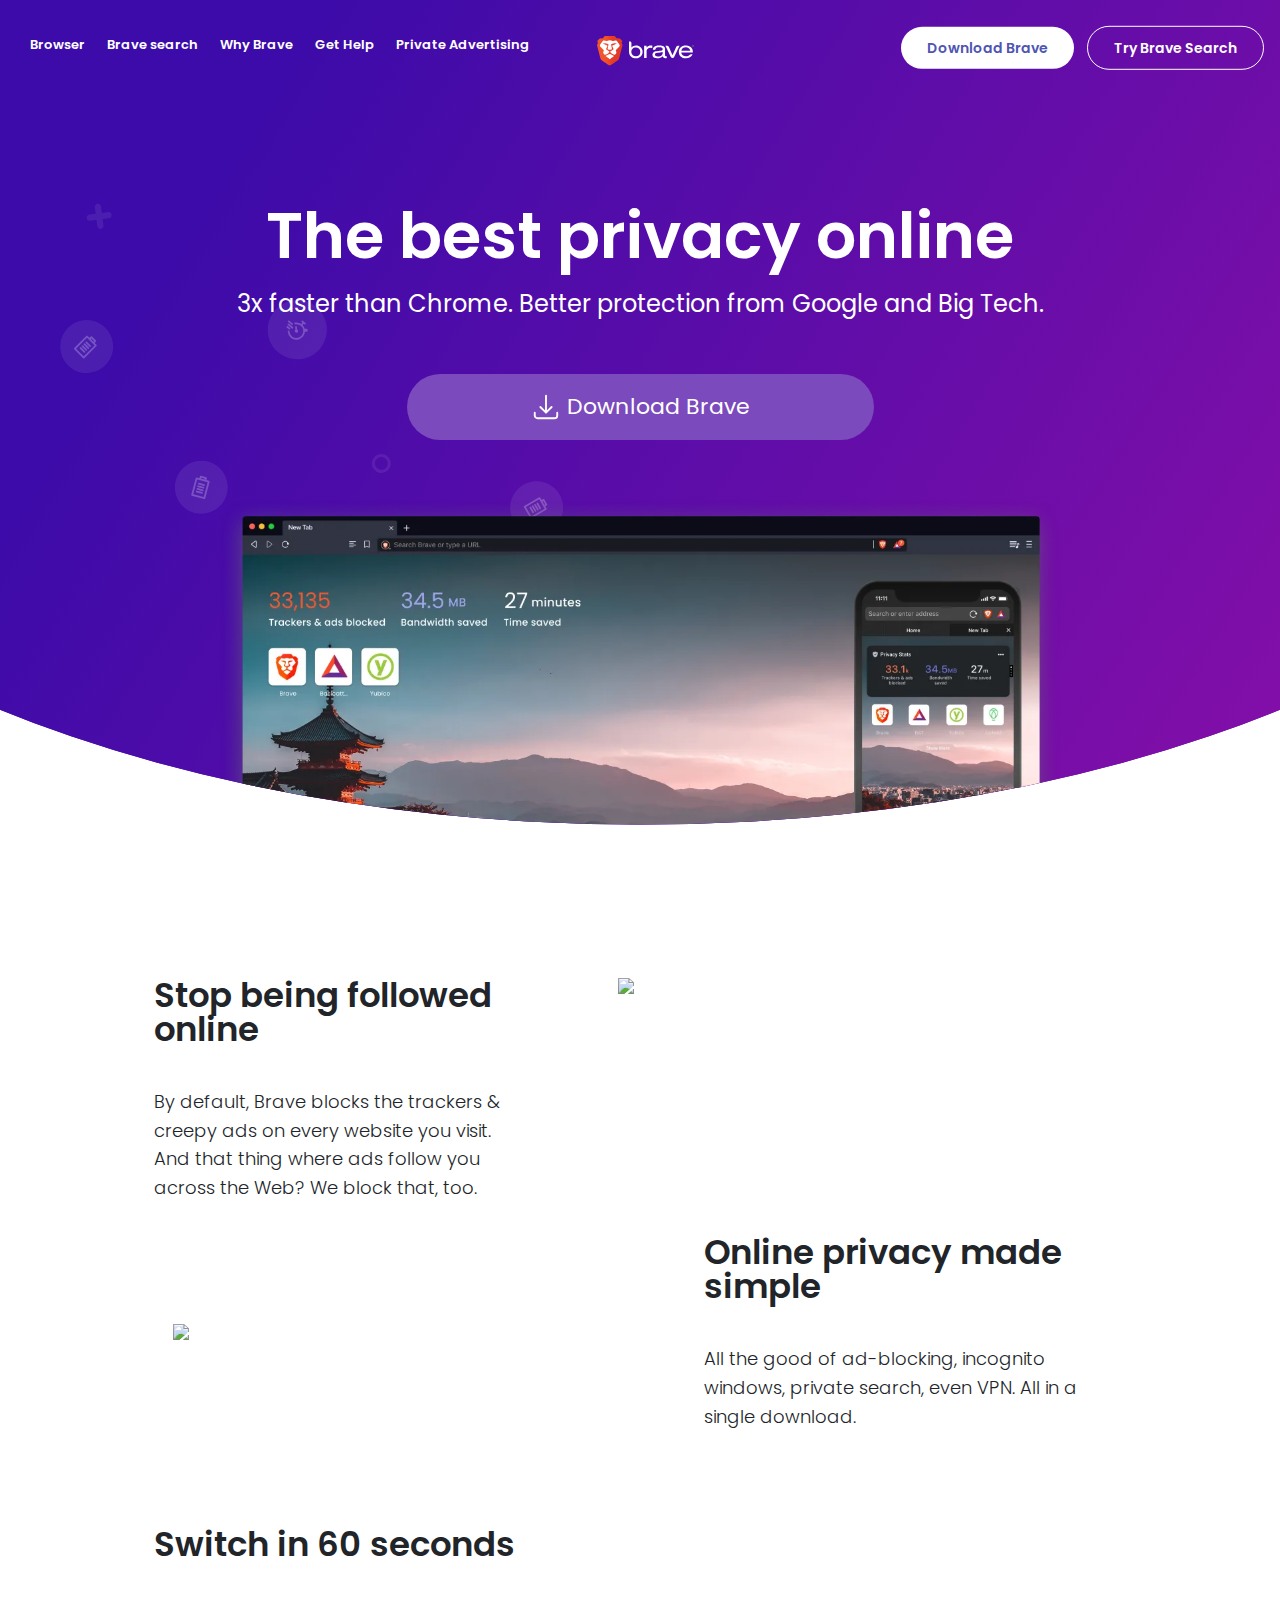
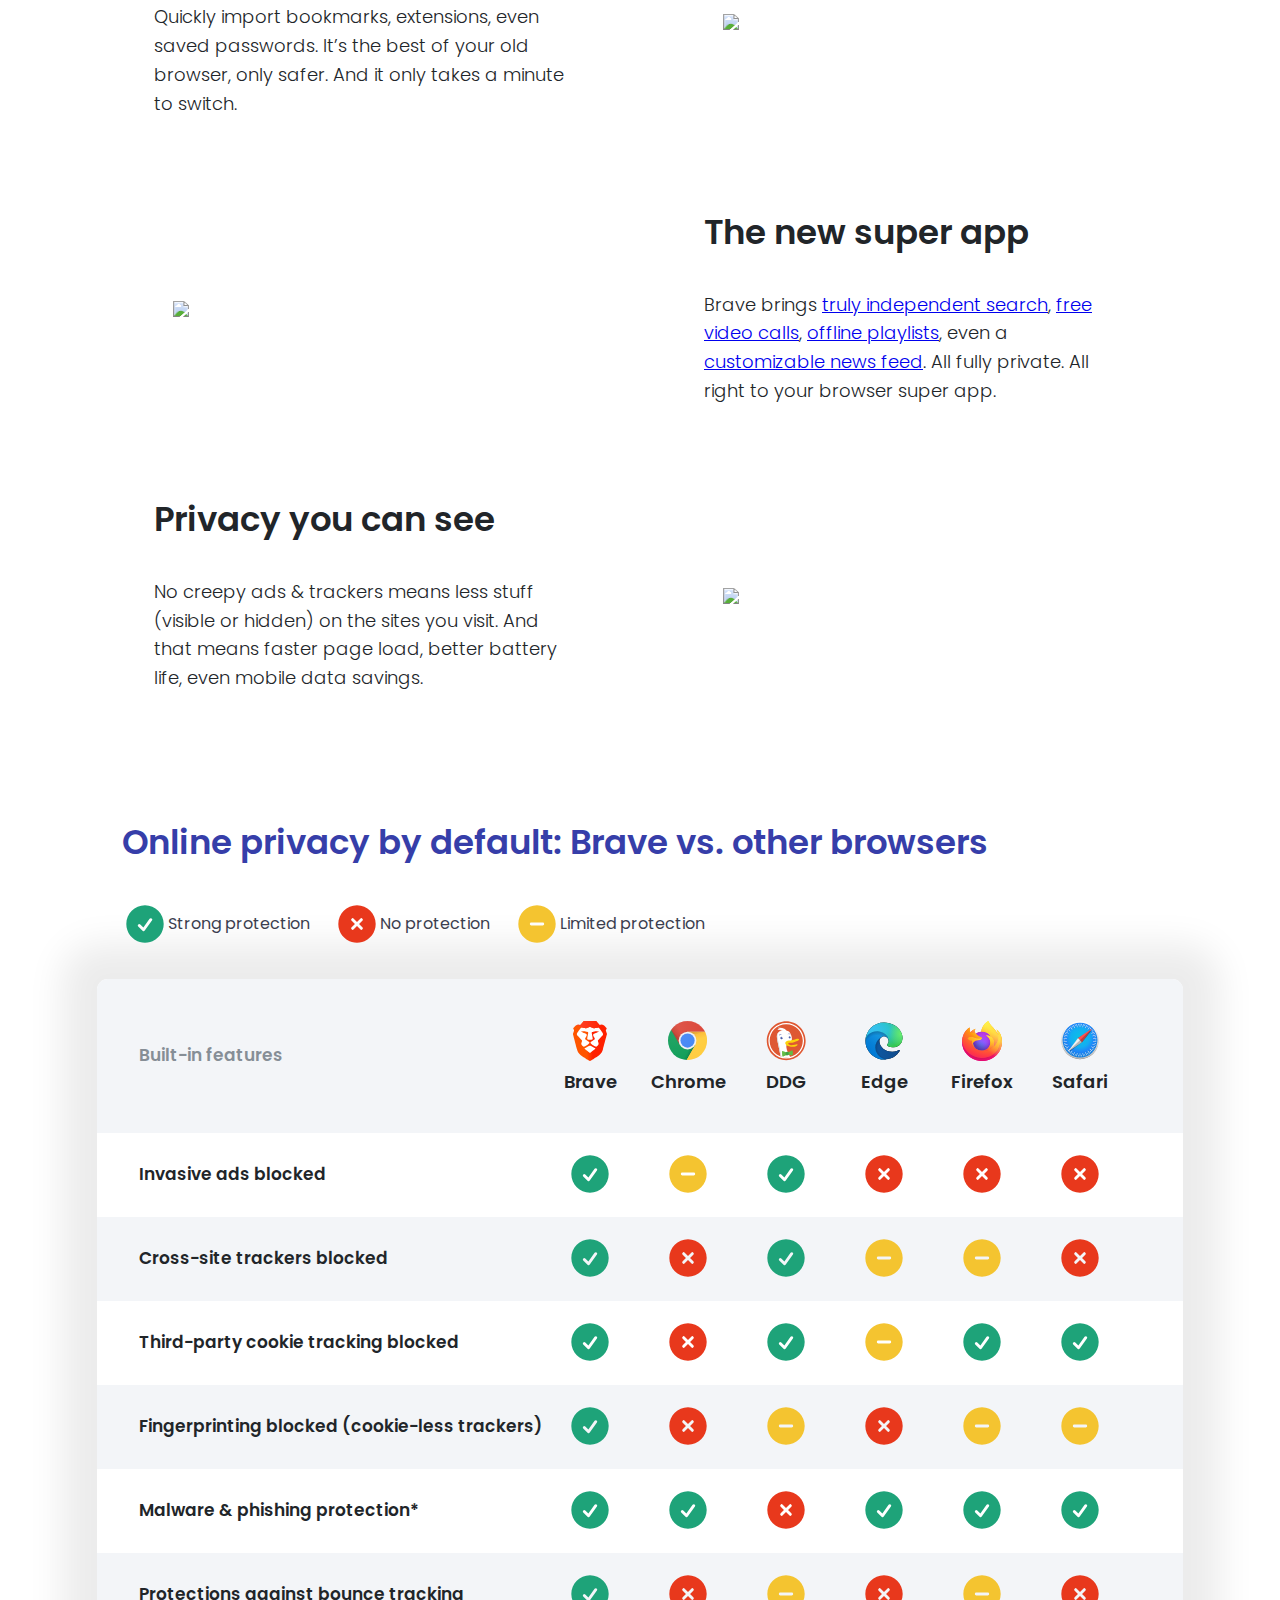
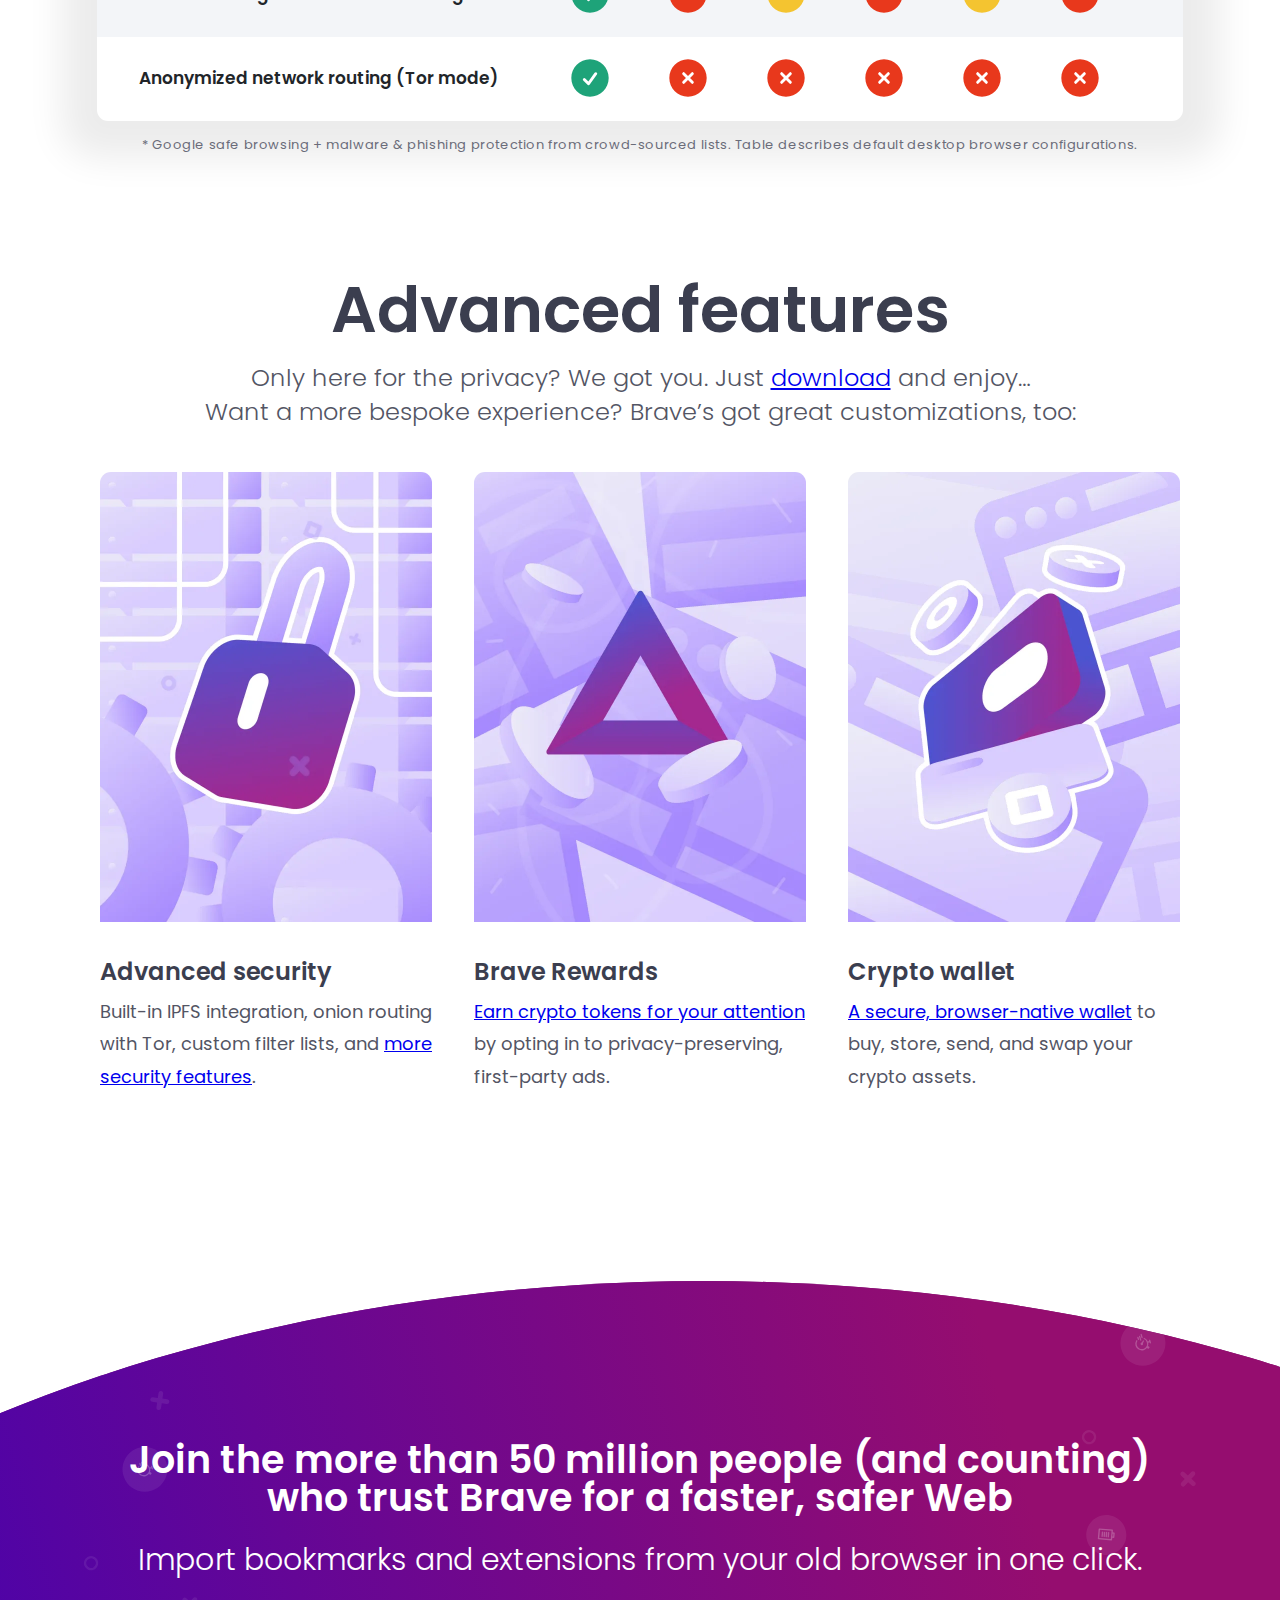
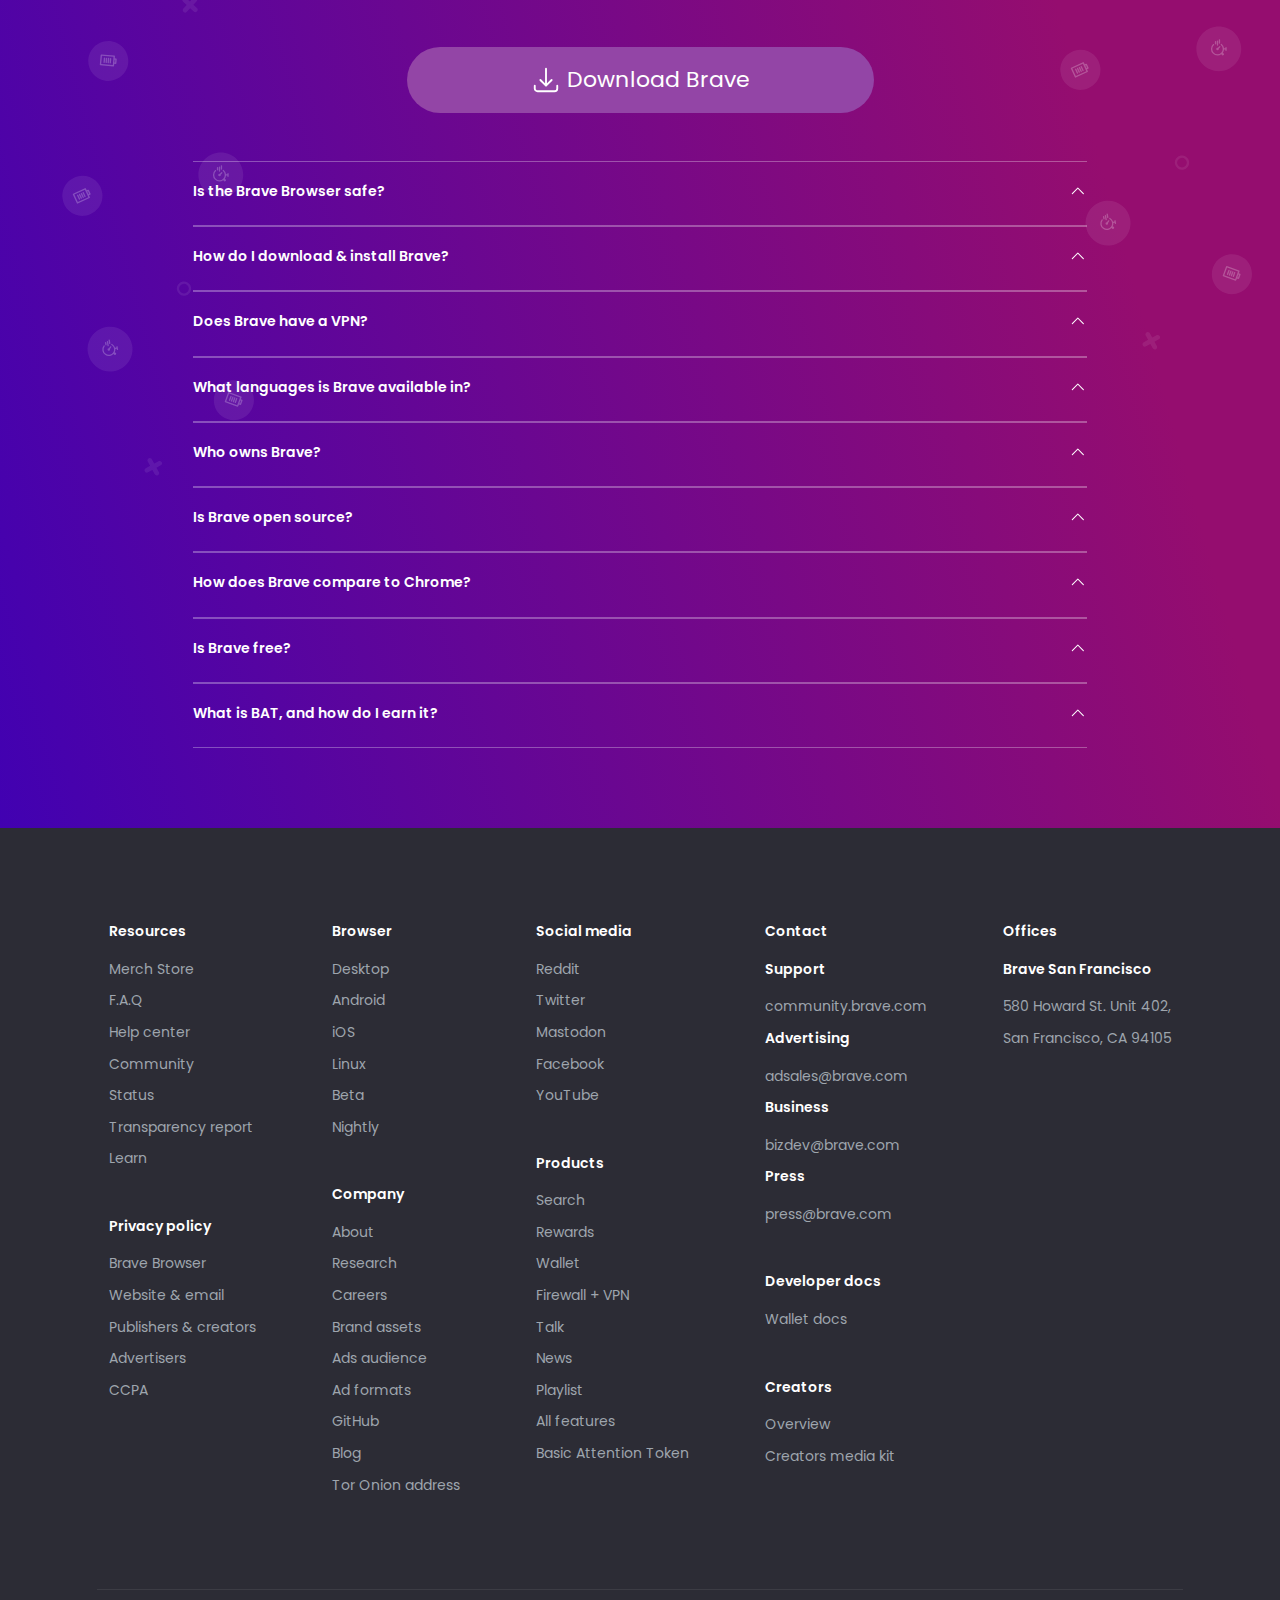
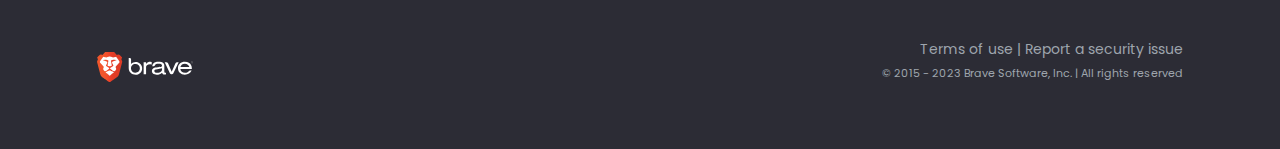
==== Brave/index.html @ d059035a "Initial commit" ====
<!DOCTYPE html>
<html lang="en">

<head>
    <meta charset="UTF-8">
    <meta http-equiv="X-UA-Compatible" content="IE=edge">
    <meta name="viewport" content="width=device-width, initial-scale=1.0">

    <link rel="stylesheet" href="css/general.css">
    <link rel="stylesheet" href="css/style.css">

    <link rel="preconnect" href="https://fonts.googleapis.com">
    <link rel="preconnect" href="https://fonts.gstatic.com" crossorigin>
    <link href="https://fonts.googleapis.com/css2?family=Poppins:wght@200;300;500;600;700&display=swap"
        rel="stylesheet">

    <title>Brave Browser</title>
</head>

<body>

    <header class="header">
        <div class="header-elements">
            <div class="header-el-1">
                <nav class="main-nav">
                    <ul class="main-nav-list">
                        <li><a class="main-nav-link" href="#" alt="">Browser</a></li>
                        <li><a class="main-nav-link" href="#" alt="">Brave search</a></li>
                        <li><a class="main-nav-link" href="#" alt="">Why Brave</a></li>
                        <li><a class="main-nav-link" href="#" alt="">Get Help</a></li>
                        <li><a class="main-nav-link" href="#" alt="">Private Advertising</a></li>
                    </ul>
                </nav>
            </div>

            <div class="header-el-2">
                <a href="#" class="btn btn--full margin-right-sm">Download Brave</a>
                <a href="#" class="btn btn--outline">Try Brave Search</a>
            </div>
        </div>

        <div class="header-logo">
            <a href="#"><img src="img/brave-logo.svg" alt="" class="logo" /></a>
        </div>



    </header>

    <main>
        <section class="section-hero">
            <div class="hero">
                <div class="hero-embellishments">
                    <img src="img/browser-embellishments.svg" alt="embellishments" class="embellishments" />
                </div>
                <div class="hero-text">
                    <h1 class="heading-primary">The best privacy online</h1>
                    <p class="heading-secondary margin-bot-sm">3x faster than Chrome. Better protection from Google and
                        Big Tech.</p>
                    <a href="#" class="btn btn-download margin-top-md">
                        <div class="btn-download-container">
                            <svg xmlns="http://www.w3.org/2000/svg" fill="none" viewBox="0 0 24 24" stroke-width="1.5"
                                stroke="currentColor" class="w-6 h-6 icon-download">
                                <path stroke-linecap="round" stroke-linejoin="round"
                                    d="M3 16.5v2.25A2.25 2.25 0 005.25 21h13.5A2.25 2.25 0 0021 18.75V16.5M16.5 12L12 16.5m0 0L7.5 12m4.5 4.5V3" />
                            </svg>
                            <p>Download Brave</p>

                        </div>

                    </a>

                </div>
                <img src="img/hero-desktop.webp" alt="browser application preview" class="preview-desktop" />
            </div>
        </section>


        <section class="section-description">
            <div class="container-110 grid grid--2-cols grid-center">
                <div class="description-text-box">
                    <p class="description-title">Stop being followed online</p>
                    <p class="description-text">
                        By default, Brave blocks the trackers & creepy ads on every
                        website you visit. And that thing where ads follow you across
                        the Web? We block that, too.
                    </p>
                </div>
                <div class="description-video-box">
                    <img src="/img/video_screenshot.png" class="description-img" />
                </div>


            </div>



            <div class="container-110 grid grid--2-cols grid-center">
                <div class="description-img-box">
                    <img src="/img/home-illustration-01.webp" class="description-img" />
                </div>
                <div class="description-text-box">
                    <p class="description-title">Online privacy made simple</p>
                    <p class="description-text">
                        All the good of ad-blocking, incognito windows, private search,
                        even VPN. All in a single download.
                    </p>
                </div>


                <div class="description-text-box">
                    <p class="description-title">Switch in 60 seconds</p>
                    <p class="description-text">
                        Quickly import bookmarks, extensions, even saved passwords.
                        It’s the best of your old browser, only safer. And it only
                        takes a minute to switch.
                    </p>
                </div>
                <div class="description-img-box">
                    <img src="/img/home-illustration-02.webp" class="description-img" />
                </div>

                <div class="description-img-box">
                    <img src="/img/home-illustration-03.webp" class="description-img" />
                </div>
                <div class="description-text-box">
                    <p class="description-title">The new super app</p>
                    <p class="description-text">
                        Brave brings <a href="#">truly independent search</a>, <a href="#">free video calls</a>,
                        <a href="#">offline playlists</a>, even a <a href="#">customizable news feed</a>. All fully
                        private. All right to your browser super app.
                    </p>
                </div>


                <div class="description-text-box">
                    <p class="description-title">Privacy you can see</p>
                    <p class="description-text">
                        No creepy ads & trackers means less stuff (visible or hidden)
                        on the sites you visit. And that means faster page load, better
                        battery life, even mobile data savings.
                    </p>
                </div>
                <div class="description-img-box">
                    <img src="/img/home-illustration-04.webp" class="description-img" />
                </div>
            </div>
        </section>


        <section class="section-versus">
            <div class="container-110 margin-top-lg">
                <p class="description-title versus-title">Online privacy by default: Brave vs. other browsers</p>
                <div class="versus-description">
                    <div class="versus-description-el">
                        <svg xmlns="http://www.w3.org/2000/svg" viewBox="0 0 24 24" fill="#1ea379"
                            class="w-6 h-6 icon-versus">
                            <path fill-rule="evenodd"
                                d="M2.25 12c0-5.385 4.365-9.75 9.75-9.75s9.75 4.365 9.75 9.75-4.365 9.75-9.75 9.75S2.25 17.385 2.25 12zm13.36-1.814a.75.75 0 10-1.22-.872l-3.236 4.53L9.53 12.22a.75.75 0 00-1.06 1.06l2.25 2.25a.75.75 0 001.14-.094l3.75-5.25z"
                                clip-rule="evenodd" />
                        </svg>
                        <p class="versus-description-text">Strong protection</p>
                    </div>

                    <div class="versus-description-el">
                        <svg xmlns="http://www.w3.org/2000/svg" viewBox="0 0 24 24" fill="#e8381c" class="w-6 h-6 icon-versus">
                            <path fill-rule="evenodd" d="M12 2.25c-5.385 0-9.75 4.365-9.75 9.75s4.365 9.75 9.75 9.75 9.75-4.365 9.75-9.75S17.385 2.25 12 2.25zm-1.72 6.97a.75.75 0 10-1.06 1.06L10.94 12l-1.72 1.72a.75.75 0 101.06 1.06L12 13.06l1.72 1.72a.75.75 0 101.06-1.06L13.06 12l1.72-1.72a.75.75 0 10-1.06-1.06L12 10.94l-1.72-1.72z" clip-rule="evenodd" />
                        </svg>
                        <p class="versus-description-text">No protection</p>
                    </div>

                    <div class="versus-description-el">
                        <svg xmlns="http://www.w3.org/2000/svg" viewBox="0 0 24 24" fill="#f4c430" class="w-6 h-6 icon-versus">
                            <path fill-rule="evenodd" d="M12 2.25c-5.385 0-9.75 4.365-9.75 9.75s4.365 9.75 9.75 9.75 9.75-4.365 9.75-9.75S17.385 2.25 12 2.25zm3 10.5a.75.75 0 000-1.5H9a.75.75 0 000 1.5h6z" clip-rule="evenodd" />
                        </svg>
                        <p class="versus-description-text">Limited protection</p>
                    </div>
                </div>
            </div>


            <div class="container-115">
                <div class="table">

                    <div class="table-header table-gray">
                        <div class="table-element">
                            <p class="table-header-text">Built-in features</p>
                            <div class="table-container-icons">
                                <div class="table-icon">
                                    <div class="text-center">
                                        <img src="img/brave-logo-sans-text.svg" class="icon-table"/>
                                        <p class="icon-table-title">Brave</p>
                                    </div>
                                </div>

                                <div class="table-icon">
                                    <div class="text-center">
                                        <img src="img/chrome-logo.svg" class="icon-table"/>
                                        <p class="icon-table-title">Chrome</p>
                                    </div>
                                </div>

                                <div class="table-icon">
                                    <div class="text-center">
                                        <img src="img/duckduckgo-logo.svg" class="icon-table"/>
                                        <p class="icon-table-title">DDG</p>
                                    </div>
                                </div>

                                <div class="table-icon">
                                    <div class="text-center">
                                        <img src="img/edge-logo.svg" class="icon-table"/>
                                        <p class="icon-table-title">Edge</p>
                                    </div>
                                </div>

                                <div class="table-icon">
                                    <div class="text-center">
                                        <img src="img/firefox-logo.svg" class="icon-table"/>
                                        <p class="icon-table-title">Firefox</p>
                                    </div>
                                </div>

                                <div class="table-icon">
                                    <div class="text-center">
                                        <img src="img/safari-logo.svg" class="icon-table"/>
                                        <p class="icon-table-title">Safari</p>
                                    </div>
                                </div>
                            </div>
                        </div>
                    </div>

                    <div class="table-content">
                        <div class="table-element">
                            <p class="table-text">Invasive ads blocked</p>
                            <div class="table-container-icons">
                                <div class="table-icon">
                                    <div class="text-center">
                                        <svg xmlns="http://www.w3.org/2000/svg" viewBox="0 0 24 24" fill="#1ea379"
                                            class="w-6 h-6 icon-versus">
                                            <path fill-rule="evenodd"
                                                d="M2.25 12c0-5.385 4.365-9.75 9.75-9.75s9.75 4.365 9.75 9.75-4.365 9.75-9.75 9.75S2.25 17.385 2.25 12zm13.36-1.814a.75.75 0 10-1.22-.872l-3.236 4.53L9.53 12.22a.75.75 0 00-1.06 1.06l2.25 2.25a.75.75 0 001.14-.094l3.75-5.25z"
                                                clip-rule="evenodd" />
                                        </svg>
                                    </div>
                                </div>

                                <div class="table-icon">
                                    <div class="text-center">
                                        <svg xmlns="http://www.w3.org/2000/svg" viewBox="0 0 24 24" fill="#f4c430" class="w-6 h-6 icon-versus">
                                            <path fill-rule="evenodd" d="M12 2.25c-5.385 0-9.75 4.365-9.75 9.75s4.365 9.75 9.75 9.75 9.75-4.365 9.75-9.75S17.385 2.25 12 2.25zm3 10.5a.75.75 0 000-1.5H9a.75.75 0 000 1.5h6z" clip-rule="evenodd" />
                                        </svg>
                                    </div>
                                </div>

                                <div class="table-icon">
                                    <div class="text-center">
                                        <svg xmlns="http://www.w3.org/2000/svg" viewBox="0 0 24 24" fill="#1ea379"
                                            class="w-6 h-6 icon-versus">
                                            <path fill-rule="evenodd"
                                                d="M2.25 12c0-5.385 4.365-9.75 9.75-9.75s9.75 4.365 9.75 9.75-4.365 9.75-9.75 9.75S2.25 17.385 2.25 12zm13.36-1.814a.75.75 0 10-1.22-.872l-3.236 4.53L9.53 12.22a.75.75 0 00-1.06 1.06l2.25 2.25a.75.75 0 001.14-.094l3.75-5.25z"
                                                clip-rule="evenodd" />
                                        </svg>
                                    </div>
                                </div>

                                <div class="table-icon">
                                    <div class="text-center">
                                        <svg xmlns="http://www.w3.org/2000/svg" viewBox="0 0 24 24" fill="#e8381c" class="w-6 h-6 icon-versus">
                                            <path fill-rule="evenodd" d="M12 2.25c-5.385 0-9.75 4.365-9.75 9.75s4.365 9.75 9.75 9.75 9.75-4.365 9.75-9.75S17.385 2.25 12 2.25zm-1.72 6.97a.75.75 0 10-1.06 1.06L10.94 12l-1.72 1.72a.75.75 0 101.06 1.06L12 13.06l1.72 1.72a.75.75 0 101.06-1.06L13.06 12l1.72-1.72a.75.75 0 10-1.06-1.06L12 10.94l-1.72-1.72z" clip-rule="evenodd" />
                                        </svg>
                                    </div>
                                </div>

                                <div class="table-icon">
                                    <div class="text-center">
                                        <svg xmlns="http://www.w3.org/2000/svg" viewBox="0 0 24 24" fill="#e8381c" class="w-6 h-6 icon-versus">
                                            <path fill-rule="evenodd" d="M12 2.25c-5.385 0-9.75 4.365-9.75 9.75s4.365 9.75 9.75 9.75 9.75-4.365 9.75-9.75S17.385 2.25 12 2.25zm-1.72 6.97a.75.75 0 10-1.06 1.06L10.94 12l-1.72 1.72a.75.75 0 101.06 1.06L12 13.06l1.72 1.72a.75.75 0 101.06-1.06L13.06 12l1.72-1.72a.75.75 0 10-1.06-1.06L12 10.94l-1.72-1.72z" clip-rule="evenodd" />
                                        </svg>
                                    </div>
                                </div>

                                <div class="table-icon">
                                    <div class="text-center">
                                        <svg xmlns="http://www.w3.org/2000/svg" viewBox="0 0 24 24" fill="#e8381c" class="w-6 h-6 icon-versus">
                                            <path fill-rule="evenodd" d="M12 2.25c-5.385 0-9.75 4.365-9.75 9.75s4.365 9.75 9.75 9.75 9.75-4.365 9.75-9.75S17.385 2.25 12 2.25zm-1.72 6.97a.75.75 0 10-1.06 1.06L10.94 12l-1.72 1.72a.75.75 0 101.06 1.06L12 13.06l1.72 1.72a.75.75 0 101.06-1.06L13.06 12l1.72-1.72a.75.75 0 10-1.06-1.06L12 10.94l-1.72-1.72z" clip-rule="evenodd" />
                                        </svg>
                                    </div>
                                </div>
                            </div>
                        </div>
                    </div>

                    <div class="table-content table-gray">
                        <div class="table-element">
                            <p class="table-text">Cross-site trackers blocked</p>
                            <div class="table-container-icons">
                                <div class="table-icon">
                                    <div class="text-center">
                                        <svg xmlns="http://www.w3.org/2000/svg" viewBox="0 0 24 24" fill="#1ea379"
                                            class="w-6 h-6 icon-versus">
                                            <path fill-rule="evenodd"
                                                d="M2.25 12c0-5.385 4.365-9.75 9.75-9.75s9.75 4.365 9.75 9.75-4.365 9.75-9.75 9.75S2.25 17.385 2.25 12zm13.36-1.814a.75.75 0 10-1.22-.872l-3.236 4.53L9.53 12.22a.75.75 0 00-1.06 1.06l2.25 2.25a.75.75 0 001.14-.094l3.75-5.25z"
                                                clip-rule="evenodd" />
                                        </svg>
                                    </div>
                                </div>

                                <div class="table-icon">
                                    <div class="text-center">
                                        <svg xmlns="http://www.w3.org/2000/svg" viewBox="0 0 24 24" fill="#e8381c" class="w-6 h-6 icon-versus">
                                            <path fill-rule="evenodd" d="M12 2.25c-5.385 0-9.75 4.365-9.75 9.75s4.365 9.75 9.75 9.75 9.75-4.365 9.75-9.75S17.385 2.25 12 2.25zm-1.72 6.97a.75.75 0 10-1.06 1.06L10.94 12l-1.72 1.72a.75.75 0 101.06 1.06L12 13.06l1.72 1.72a.75.75 0 101.06-1.06L13.06 12l1.72-1.72a.75.75 0 10-1.06-1.06L12 10.94l-1.72-1.72z" clip-rule="evenodd" />
                                        </svg>
                                    </div>
                                </div>

                                <div class="table-icon">
                                    <div class="text-center">
                                        <svg xmlns="http://www.w3.org/2000/svg" viewBox="0 0 24 24" fill="#1ea379"
                                            class="w-6 h-6 icon-versus">
                                            <path fill-rule="evenodd"
                                                d="M2.25 12c0-5.385 4.365-9.75 9.75-9.75s9.75 4.365 9.75 9.75-4.365 9.75-9.75 9.75S2.25 17.385 2.25 12zm13.36-1.814a.75.75 0 10-1.22-.872l-3.236 4.53L9.53 12.22a.75.75 0 00-1.06 1.06l2.25 2.25a.75.75 0 001.14-.094l3.75-5.25z"
                                                clip-rule="evenodd" />
                                        </svg>
                                    </div>
                                </div>

                                <div class="table-icon">
                                    <div class="text-center">
                                        <svg xmlns="http://www.w3.org/2000/svg" viewBox="0 0 24 24" fill="#f4c430" class="w-6 h-6 icon-versus">
                                            <path fill-rule="evenodd" d="M12 2.25c-5.385 0-9.75 4.365-9.75 9.75s4.365 9.75 9.75 9.75 9.75-4.365 9.75-9.75S17.385 2.25 12 2.25zm3 10.5a.75.75 0 000-1.5H9a.75.75 0 000 1.5h6z" clip-rule="evenodd" />
                                        </svg>
                                    </div>
                                </div>

                                <div class="table-icon">
                                    <div class="text-center">
                                        <svg xmlns="http://www.w3.org/2000/svg" viewBox="0 0 24 24" fill="#f4c430" class="w-6 h-6 icon-versus">
                                            <path fill-rule="evenodd" d="M12 2.25c-5.385 0-9.75 4.365-9.75 9.75s4.365 9.75 9.75 9.75 9.75-4.365 9.75-9.75S17.385 2.25 12 2.25zm3 10.5a.75.75 0 000-1.5H9a.75.75 0 000 1.5h6z" clip-rule="evenodd" />
                                        </svg>
                                    </div>
                                </div>

                                <div class="table-icon">
                                    <div class="text-center">
                                        <svg xmlns="http://www.w3.org/2000/svg" viewBox="0 0 24 24" fill="#e8381c" class="w-6 h-6 icon-versus">
                                            <path fill-rule="evenodd" d="M12 2.25c-5.385 0-9.75 4.365-9.75 9.75s4.365 9.75 9.75 9.75 9.75-4.365 9.75-9.75S17.385 2.25 12 2.25zm-1.72 6.97a.75.75 0 10-1.06 1.06L10.94 12l-1.72 1.72a.75.75 0 101.06 1.06L12 13.06l1.72 1.72a.75.75 0 101.06-1.06L13.06 12l1.72-1.72a.75.75 0 10-1.06-1.06L12 10.94l-1.72-1.72z" clip-rule="evenodd" />
                                        </svg>
                                    </div>
                                </div>
                            </div>
                        </div>
                    </div>

                    <div class="table-content">
                        <div class="table-element">
                            <p class="table-text">Third-party cookie tracking blocked</p>
                            <div class="table-container-icons">
                                <div class="table-icon">
                                    <div class="text-center">
                                        <svg xmlns="http://www.w3.org/2000/svg" viewBox="0 0 24 24" fill="#1ea379"
                                            class="w-6 h-6 icon-versus">
                                            <path fill-rule="evenodd"
                                                d="M2.25 12c0-5.385 4.365-9.75 9.75-9.75s9.75 4.365 9.75 9.75-4.365 9.75-9.75 9.75S2.25 17.385 2.25 12zm13.36-1.814a.75.75 0 10-1.22-.872l-3.236 4.53L9.53 12.22a.75.75 0 00-1.06 1.06l2.25 2.25a.75.75 0 001.14-.094l3.75-5.25z"
                                                clip-rule="evenodd" />
                                        </svg>
                                    </div>
                                </div>

                                <div class="table-icon">
                                    <div class="text-center">
                                        <svg xmlns="http://www.w3.org/2000/svg" viewBox="0 0 24 24" fill="#e8381c" class="w-6 h-6 icon-versus">
                                            <path fill-rule="evenodd" d="M12 2.25c-5.385 0-9.75 4.365-9.75 9.75s4.365 9.75 9.75 9.75 9.75-4.365 9.75-9.75S17.385 2.25 12 2.25zm-1.72 6.97a.75.75 0 10-1.06 1.06L10.94 12l-1.72 1.72a.75.75 0 101.06 1.06L12 13.06l1.72 1.72a.75.75 0 101.06-1.06L13.06 12l1.72-1.72a.75.75 0 10-1.06-1.06L12 10.94l-1.72-1.72z" clip-rule="evenodd" />
                                        </svg>
                                    </div>
                                </div>

                                <div class="table-icon">
                                    <div class="text-center">
                                        <svg xmlns="http://www.w3.org/2000/svg" viewBox="0 0 24 24" fill="#1ea379"
                                            class="w-6 h-6 icon-versus">
                                            <path fill-rule="evenodd"
                                                d="M2.25 12c0-5.385 4.365-9.75 9.75-9.75s9.75 4.365 9.75 9.75-4.365 9.75-9.75 9.75S2.25 17.385 2.25 12zm13.36-1.814a.75.75 0 10-1.22-.872l-3.236 4.53L9.53 12.22a.75.75 0 00-1.06 1.06l2.25 2.25a.75.75 0 001.14-.094l3.75-5.25z"
                                                clip-rule="evenodd" />
                                        </svg>
                                    </div>
                                </div>

                                <div class="table-icon">
                                    <div class="text-center">
                                        <svg xmlns="http://www.w3.org/2000/svg" viewBox="0 0 24 24" fill="#f4c430" class="w-6 h-6 icon-versus">
                                            <path fill-rule="evenodd" d="M12 2.25c-5.385 0-9.75 4.365-9.75 9.75s4.365 9.75 9.75 9.75 9.75-4.365 9.75-9.75S17.385 2.25 12 2.25zm3 10.5a.75.75 0 000-1.5H9a.75.75 0 000 1.5h6z" clip-rule="evenodd" />
                                        </svg>
                                    </div>
                                </div>

                                <div class="table-icon">
                                    <div class="text-center">
                                        <svg xmlns="http://www.w3.org/2000/svg" viewBox="0 0 24 24" fill="#1ea379"
                                            class="w-6 h-6 icon-versus">
                                            <path fill-rule="evenodd"
                                                d="M2.25 12c0-5.385 4.365-9.75 9.75-9.75s9.75 4.365 9.75 9.75-4.365 9.75-9.75 9.75S2.25 17.385 2.25 12zm13.36-1.814a.75.75 0 10-1.22-.872l-3.236 4.53L9.53 12.22a.75.75 0 00-1.06 1.06l2.25 2.25a.75.75 0 001.14-.094l3.75-5.25z"
                                                clip-rule="evenodd" />
                                        </svg>
                                    </div>
                                </div>

                                <div class="table-icon">
                                    <div class="text-center">
                                        <svg xmlns="http://www.w3.org/2000/svg" viewBox="0 0 24 24" fill="#1ea379"
                                            class="w-6 h-6 icon-versus">
                                            <path fill-rule="evenodd"
                                                d="M2.25 12c0-5.385 4.365-9.75 9.75-9.75s9.75 4.365 9.75 9.75-4.365 9.75-9.75 9.75S2.25 17.385 2.25 12zm13.36-1.814a.75.75 0 10-1.22-.872l-3.236 4.53L9.53 12.22a.75.75 0 00-1.06 1.06l2.25 2.25a.75.75 0 001.14-.094l3.75-5.25z"
                                                clip-rule="evenodd" />
                                        </svg>
                                    </div>
                                </div>
                            </div>
                        </div>
                    </div>

                    <div class="table-content table-gray">
                        <div class="table-element">
                            <p class="table-text">Fingerprinting blocked (cookie-less trackers)</p>
                            <div class="table-container-icons">
                                <div class="table-icon">
                                    <div class="text-center">
                                        <svg xmlns="http://www.w3.org/2000/svg" viewBox="0 0 24 24" fill="#1ea379"
                                            class="w-6 h-6 icon-versus">
                                            <path fill-rule="evenodd"
                                                d="M2.25 12c0-5.385 4.365-9.75 9.75-9.75s9.75 4.365 9.75 9.75-4.365 9.75-9.75 9.75S2.25 17.385 2.25 12zm13.36-1.814a.75.75 0 10-1.22-.872l-3.236 4.53L9.53 12.22a.75.75 0 00-1.06 1.06l2.25 2.25a.75.75 0 001.14-.094l3.75-5.25z"
                                                clip-rule="evenodd" />
                                        </svg>
                                    </div>
                                </div>

                                <div class="table-icon">
                                    <div class="text-center">
                                        <svg xmlns="http://www.w3.org/2000/svg" viewBox="0 0 24 24" fill="#e8381c" class="w-6 h-6 icon-versus">
                                            <path fill-rule="evenodd" d="M12 2.25c-5.385 0-9.75 4.365-9.75 9.75s4.365 9.75 9.75 9.75 9.75-4.365 9.75-9.75S17.385 2.25 12 2.25zm-1.72 6.97a.75.75 0 10-1.06 1.06L10.94 12l-1.72 1.72a.75.75 0 101.06 1.06L12 13.06l1.72 1.72a.75.75 0 101.06-1.06L13.06 12l1.72-1.72a.75.75 0 10-1.06-1.06L12 10.94l-1.72-1.72z" clip-rule="evenodd" />
                                        </svg>
                                    </div>
                                </div>

                                <div class="table-icon">
                                    <div class="text-center">
                                        <svg xmlns="http://www.w3.org/2000/svg" viewBox="0 0 24 24" fill="#f4c430" class="w-6 h-6 icon-versus">
                                            <path fill-rule="evenodd" d="M12 2.25c-5.385 0-9.75 4.365-9.75 9.75s4.365 9.75 9.75 9.75 9.75-4.365 9.75-9.75S17.385 2.25 12 2.25zm3 10.5a.75.75 0 000-1.5H9a.75.75 0 000 1.5h6z" clip-rule="evenodd" />
                                        </svg>
                                    </div>
                                </div>

                                <div class="table-icon">
                                    <div class="text-center">
                                        <svg xmlns="http://www.w3.org/2000/svg" viewBox="0 0 24 24" fill="#e8381c" class="w-6 h-6 icon-versus">
                                            <path fill-rule="evenodd" d="M12 2.25c-5.385 0-9.75 4.365-9.75 9.75s4.365 9.75 9.75 9.75 9.75-4.365 9.75-9.75S17.385 2.25 12 2.25zm-1.72 6.97a.75.75 0 10-1.06 1.06L10.94 12l-1.72 1.72a.75.75 0 101.06 1.06L12 13.06l1.72 1.72a.75.75 0 101.06-1.06L13.06 12l1.72-1.72a.75.75 0 10-1.06-1.06L12 10.94l-1.72-1.72z" clip-rule="evenodd" />
                                        </svg>
                                    </div>
                                </div>

                                <div class="table-icon">
                                    <div class="text-center">
                                        <svg xmlns="http://www.w3.org/2000/svg" viewBox="0 0 24 24" fill="#f4c430" class="w-6 h-6 icon-versus">
                                            <path fill-rule="evenodd" d="M12 2.25c-5.385 0-9.75 4.365-9.75 9.75s4.365 9.75 9.75 9.75 9.75-4.365 9.75-9.75S17.385 2.25 12 2.25zm3 10.5a.75.75 0 000-1.5H9a.75.75 0 000 1.5h6z" clip-rule="evenodd" />
                                        </svg>
                                    </div>
                                </div>

                                <div class="table-icon">
                                    <div class="text-center">
                                        <svg xmlns="http://www.w3.org/2000/svg" viewBox="0 0 24 24" fill="#f4c430" class="w-6 h-6 icon-versus">
                                            <path fill-rule="evenodd" d="M12 2.25c-5.385 0-9.75 4.365-9.75 9.75s4.365 9.75 9.75 9.75 9.75-4.365 9.75-9.75S17.385 2.25 12 2.25zm3 10.5a.75.75 0 000-1.5H9a.75.75 0 000 1.5h6z" clip-rule="evenodd" />
                                        </svg>
                                    </div>
                                </div>
                            </div>
                        </div>
                    </div>

                    <div class="table-content">
                        <div class="table-element">
                            <p class="table-text">Malware & phishing protection*</p>
                            <div class="table-container-icons">
                                <div class="table-icon">
                                    <div class="text-center">
                                        <svg xmlns="http://www.w3.org/2000/svg" viewBox="0 0 24 24" fill="#1ea379"
                                            class="w-6 h-6 icon-versus">
                                            <path fill-rule="evenodd"
                                                d="M2.25 12c0-5.385 4.365-9.75 9.75-9.75s9.75 4.365 9.75 9.75-4.365 9.75-9.75 9.75S2.25 17.385 2.25 12zm13.36-1.814a.75.75 0 10-1.22-.872l-3.236 4.53L9.53 12.22a.75.75 0 00-1.06 1.06l2.25 2.25a.75.75 0 001.14-.094l3.75-5.25z"
                                                clip-rule="evenodd" />
                                        </svg>
                                    </div>
                                </div>

                                <div class="table-icon">
                                    <div class="text-center">
                                        <svg xmlns="http://www.w3.org/2000/svg" viewBox="0 0 24 24" fill="#1ea379"
                                            class="w-6 h-6 icon-versus">
                                            <path fill-rule="evenodd"
                                                d="M2.25 12c0-5.385 4.365-9.75 9.75-9.75s9.75 4.365 9.75 9.75-4.365 9.75-9.75 9.75S2.25 17.385 2.25 12zm13.36-1.814a.75.75 0 10-1.22-.872l-3.236 4.53L9.53 12.22a.75.75 0 00-1.06 1.06l2.25 2.25a.75.75 0 001.14-.094l3.75-5.25z"
                                                clip-rule="evenodd" />
                                        </svg>
                                    </div>
                                </div>

                                <div class="table-icon">
                                    <div class="text-center">
                                        <svg xmlns="http://www.w3.org/2000/svg" viewBox="0 0 24 24" fill="#e8381c" class="w-6 h-6 icon-versus">
                                            <path fill-rule="evenodd" d="M12 2.25c-5.385 0-9.75 4.365-9.75 9.75s4.365 9.75 9.75 9.75 9.75-4.365 9.75-9.75S17.385 2.25 12 2.25zm-1.72 6.97a.75.75 0 10-1.06 1.06L10.94 12l-1.72 1.72a.75.75 0 101.06 1.06L12 13.06l1.72 1.72a.75.75 0 101.06-1.06L13.06 12l1.72-1.72a.75.75 0 10-1.06-1.06L12 10.94l-1.72-1.72z" clip-rule="evenodd" />
                                        </svg>
                                    </div>
                                </div>

                                <div class="table-icon">
                                    <div class="text-center">
                                        <svg xmlns="http://www.w3.org/2000/svg" viewBox="0 0 24 24" fill="#1ea379"
                                            class="w-6 h-6 icon-versus">
                                            <path fill-rule="evenodd"
                                                d="M2.25 12c0-5.385 4.365-9.75 9.75-9.75s9.75 4.365 9.75 9.75-4.365 9.75-9.75 9.75S2.25 17.385 2.25 12zm13.36-1.814a.75.75 0 10-1.22-.872l-3.236 4.53L9.53 12.22a.75.75 0 00-1.06 1.06l2.25 2.25a.75.75 0 001.14-.094l3.75-5.25z"
                                                clip-rule="evenodd" />
                                        </svg>
                                    </div>
                                </div>

                                <div class="table-icon">
                                    <div class="text-center">
                                        <svg xmlns="http://www.w3.org/2000/svg" viewBox="0 0 24 24" fill="#1ea379"
                                            class="w-6 h-6 icon-versus">
                                            <path fill-rule="evenodd"
                                                d="M2.25 12c0-5.385 4.365-9.75 9.75-9.75s9.75 4.365 9.75 9.75-4.365 9.75-9.75 9.75S2.25 17.385 2.25 12zm13.36-1.814a.75.75 0 10-1.22-.872l-3.236 4.53L9.53 12.22a.75.75 0 00-1.06 1.06l2.25 2.25a.75.75 0 001.14-.094l3.75-5.25z"
                                                clip-rule="evenodd" />
                                        </svg>
                                    </div>
                                </div>

                                <div class="table-icon">
                                    <div class="text-center">
                                        <svg xmlns="http://www.w3.org/2000/svg" viewBox="0 0 24 24" fill="#1ea379"
                                            class="w-6 h-6 icon-versus">
                                            <path fill-rule="evenodd"
                                                d="M2.25 12c0-5.385 4.365-9.75 9.75-9.75s9.75 4.365 9.75 9.75-4.365 9.75-9.75 9.75S2.25 17.385 2.25 12zm13.36-1.814a.75.75 0 10-1.22-.872l-3.236 4.53L9.53 12.22a.75.75 0 00-1.06 1.06l2.25 2.25a.75.75 0 001.14-.094l3.75-5.25z"
                                                clip-rule="evenodd" />
                                        </svg>
                                    </div>
                                </div>
                            </div>
                        </div>
                    </div>

                    <div class="table-content table-gray">
                        <div class="table-element">
                            <p class="table-text">Protections against bounce tracking</p>
                            <div class="table-container-icons">
                                <div class="table-icon">
                                    <div class="text-center">
                                        <svg xmlns="http://www.w3.org/2000/svg" viewBox="0 0 24 24" fill="#1ea379"
                                            class="w-6 h-6 icon-versus">
                                            <path fill-rule="evenodd"
                                                d="M2.25 12c0-5.385 4.365-9.75 9.75-9.75s9.75 4.365 9.75 9.75-4.365 9.75-9.75 9.75S2.25 17.385 2.25 12zm13.36-1.814a.75.75 0 10-1.22-.872l-3.236 4.53L9.53 12.22a.75.75 0 00-1.06 1.06l2.25 2.25a.75.75 0 001.14-.094l3.75-5.25z"
                                                clip-rule="evenodd" />
                                        </svg>
                                    </div>
                                </div>

                                <div class="table-icon">
                                    <div class="text-center">
                                        <svg xmlns="http://www.w3.org/2000/svg" viewBox="0 0 24 24" fill="#e8381c" class="w-6 h-6 icon-versus">
                                            <path fill-rule="evenodd" d="M12 2.25c-5.385 0-9.75 4.365-9.75 9.75s4.365 9.75 9.75 9.75 9.75-4.365 9.75-9.75S17.385 2.25 12 2.25zm-1.72 6.97a.75.75 0 10-1.06 1.06L10.94 12l-1.72 1.72a.75.75 0 101.06 1.06L12 13.06l1.72 1.72a.75.75 0 101.06-1.06L13.06 12l1.72-1.72a.75.75 0 10-1.06-1.06L12 10.94l-1.72-1.72z" clip-rule="evenodd" />
                                        </svg>
                                    </div>
                                </div>

                                <div class="table-icon">
                                    <div class="text-center">
                                        <svg xmlns="http://www.w3.org/2000/svg" viewBox="0 0 24 24" fill="#f4c430" class="w-6 h-6 icon-versus">
                                            <path fill-rule="evenodd" d="M12 2.25c-5.385 0-9.75 4.365-9.75 9.75s4.365 9.75 9.75 9.75 9.75-4.365 9.75-9.75S17.385 2.25 12 2.25zm3 10.5a.75.75 0 000-1.5H9a.75.75 0 000 1.5h6z" clip-rule="evenodd" />
                                        </svg>
                                    </div>
                                </div>

                                <div class="table-icon">
                                    <div class="text-center">
                                        <svg xmlns="http://www.w3.org/2000/svg" viewBox="0 0 24 24" fill="#e8381c" class="w-6 h-6 icon-versus">
                                            <path fill-rule="evenodd" d="M12 2.25c-5.385 0-9.75 4.365-9.75 9.75s4.365 9.75 9.75 9.75 9.75-4.365 9.75-9.75S17.385 2.25 12 2.25zm-1.72 6.97a.75.75 0 10-1.06 1.06L10.94 12l-1.72 1.72a.75.75 0 101.06 1.06L12 13.06l1.72 1.72a.75.75 0 101.06-1.06L13.06 12l1.72-1.72a.75.75 0 10-1.06-1.06L12 10.94l-1.72-1.72z" clip-rule="evenodd" />
                                        </svg>
                                    </div>
                                </div>

                                <div class="table-icon">
                                    <div class="text-center">
                                        <svg xmlns="http://www.w3.org/2000/svg" viewBox="0 0 24 24" fill="#f4c430" class="w-6 h-6 icon-versus">
                                            <path fill-rule="evenodd" d="M12 2.25c-5.385 0-9.75 4.365-9.75 9.75s4.365 9.75 9.75 9.75 9.75-4.365 9.75-9.75S17.385 2.25 12 2.25zm3 10.5a.75.75 0 000-1.5H9a.75.75 0 000 1.5h6z" clip-rule="evenodd" />
                                        </svg>
                                    </div>
                                </div>

                                <div class="table-icon">
                                    <div class="text-center">
                                        <svg xmlns="http://www.w3.org/2000/svg" viewBox="0 0 24 24" fill="#e8381c" class="w-6 h-6 icon-versus">
                                            <path fill-rule="evenodd" d="M12 2.25c-5.385 0-9.75 4.365-9.75 9.75s4.365 9.75 9.75 9.75 9.75-4.365 9.75-9.75S17.385 2.25 12 2.25zm-1.72 6.97a.75.75 0 10-1.06 1.06L10.94 12l-1.72 1.72a.75.75 0 101.06 1.06L12 13.06l1.72 1.72a.75.75 0 101.06-1.06L13.06 12l1.72-1.72a.75.75 0 10-1.06-1.06L12 10.94l-1.72-1.72z" clip-rule="evenodd" />
                                        </svg>
                                    </div>
                                </div>
                            </div>
                        </div>
                    </div>

                    <div class="table-content">
                        <div class="table-element">
                            <p class="table-text">Anonymized network routing (Tor mode)</p>
                            <div class="table-container-icons">
                                <div class="table-icon">
                                    <div class="text-center">
                                        <svg xmlns="http://www.w3.org/2000/svg" viewBox="0 0 24 24" fill="#1ea379"
                                            class="w-6 h-6 icon-versus">
                                            <path fill-rule="evenodd"
                                                d="M2.25 12c0-5.385 4.365-9.75 9.75-9.75s9.75 4.365 9.75 9.75-4.365 9.75-9.75 9.75S2.25 17.385 2.25 12zm13.36-1.814a.75.75 0 10-1.22-.872l-3.236 4.53L9.53 12.22a.75.75 0 00-1.06 1.06l2.25 2.25a.75.75 0 001.14-.094l3.75-5.25z"
                                                clip-rule="evenodd" />
                                        </svg>
                                    </div>
                                </div>

                                <div class="table-icon">
                                    <div class="text-center">
                                        <svg xmlns="http://www.w3.org/2000/svg" viewBox="0 0 24 24" fill="#e8381c" class="w-6 h-6 icon-versus">
                                            <path fill-rule="evenodd" d="M12 2.25c-5.385 0-9.75 4.365-9.75 9.75s4.365 9.75 9.75 9.75 9.75-4.365 9.75-9.75S17.385 2.25 12 2.25zm-1.72 6.97a.75.75 0 10-1.06 1.06L10.94 12l-1.72 1.72a.75.75 0 101.06 1.06L12 13.06l1.72 1.72a.75.75 0 101.06-1.06L13.06 12l1.72-1.72a.75.75 0 10-1.06-1.06L12 10.94l-1.72-1.72z" clip-rule="evenodd" />
                                        </svg>
                                    </div>
                                </div>

                                <div class="table-icon">
                                    <div class="text-center">
                                        <svg xmlns="http://www.w3.org/2000/svg" viewBox="0 0 24 24" fill="#e8381c" class="w-6 h-6 icon-versus">
                                            <path fill-rule="evenodd" d="M12 2.25c-5.385 0-9.75 4.365-9.75 9.75s4.365 9.75 9.75 9.75 9.75-4.365 9.75-9.75S17.385 2.25 12 2.25zm-1.72 6.97a.75.75 0 10-1.06 1.06L10.94 12l-1.72 1.72a.75.75 0 101.06 1.06L12 13.06l1.72 1.72a.75.75 0 101.06-1.06L13.06 12l1.72-1.72a.75.75 0 10-1.06-1.06L12 10.94l-1.72-1.72z" clip-rule="evenodd" />
                                        </svg>
                                    </div>
                                </div>

                                <div class="table-icon">
                                    <div class="text-center">
                                        <svg xmlns="http://www.w3.org/2000/svg" viewBox="0 0 24 24" fill="#e8381c" class="w-6 h-6 icon-versus">
                                            <path fill-rule="evenodd" d="M12 2.25c-5.385 0-9.75 4.365-9.75 9.75s4.365 9.75 9.75 9.75 9.75-4.365 9.75-9.75S17.385 2.25 12 2.25zm-1.72 6.97a.75.75 0 10-1.06 1.06L10.94 12l-1.72 1.72a.75.75 0 101.06 1.06L12 13.06l1.72 1.72a.75.75 0 101.06-1.06L13.06 12l1.72-1.72a.75.75 0 10-1.06-1.06L12 10.94l-1.72-1.72z" clip-rule="evenodd" />
                                        </svg>
                                    </div>
                                </div>

                                <div class="table-icon">
                                    <div class="text-center">
                                        <svg xmlns="http://www.w3.org/2000/svg" viewBox="0 0 24 24" fill="#e8381c" class="w-6 h-6 icon-versus">
                                            <path fill-rule="evenodd" d="M12 2.25c-5.385 0-9.75 4.365-9.75 9.75s4.365 9.75 9.75 9.75 9.75-4.365 9.75-9.75S17.385 2.25 12 2.25zm-1.72 6.97a.75.75 0 10-1.06 1.06L10.94 12l-1.72 1.72a.75.75 0 101.06 1.06L12 13.06l1.72 1.72a.75.75 0 101.06-1.06L13.06 12l1.72-1.72a.75.75 0 10-1.06-1.06L12 10.94l-1.72-1.72z" clip-rule="evenodd" />
                                        </svg>
                                    </div>
                                </div>

                                <div class="table-icon">
                                    <div class="text-center">
                                        <svg xmlns="http://www.w3.org/2000/svg" viewBox="0 0 24 24" fill="#e8381c" class="w-6 h-6 icon-versus">
                                            <path fill-rule="evenodd" d="M12 2.25c-5.385 0-9.75 4.365-9.75 9.75s4.365 9.75 9.75 9.75 9.75-4.365 9.75-9.75S17.385 2.25 12 2.25zm-1.72 6.97a.75.75 0 10-1.06 1.06L10.94 12l-1.72 1.72a.75.75 0 101.06 1.06L12 13.06l1.72 1.72a.75.75 0 101.06-1.06L13.06 12l1.72-1.72a.75.75 0 10-1.06-1.06L12 10.94l-1.72-1.72z" clip-rule="evenodd" />
                                        </svg>
                                    </div>
                                </div>
                            </div>
                        </div>
                    </div>
    

                </div>

                <p class="table-star-text">* Google safe browsing + malware & phishing protection from crowd-sourced lists. Table describes default desktop browser configurations.</p>
            </div>

            <!--

                <div class="container-110 table">
                    <div class="table-header">
                        <div class="table-container">
                            <p class="table-head-title">Built-in features</p>
                            <div class="">
                                <div class="table-container-icons">
                                    <div class="table-icon-container">
                                        <img src="img/brave-logo-sans-text.svg" class="icon-table"/>
                                        <p class="icon-table-title">Brave</p>
                                    </div>
                                    <div class="table-icon-container">
                                        <img src="img/chrome-logo.svg" class="icon-table"/>
                                        <p class="icon-table-title">Chrome</p>
                                    </div>
                                    <div class="table-icon-container">
                                        <img src="img/duckduckgo-logo.svg" class="icon-table"/>
                                        <p class="icon-table-title">DDG</p>
                                    </div>
                                    <div class="table-icon-container">
                                        <img src="img/edge-logo.svg" class="icon-table"/>
                                        <p class="icon-table-title">Edge</p>
                                    </div>
                                    <div class="table-icon-container">
                                        <img src="img/firefox-logo.svg" class="icon-table"/>
                                        <p class="icon-table-title">Firefox</p>
                                    </div>
                                    <div class="table-icon-container">
                                        <img src="img/safari-logo.svg" class="icon-table"/>
                                        <p class="icon-table-title">Safari</p>
                                    </div>
                                </div>
                            </div>
                        </div>
                    </div>
-->
            <!--
                    <div class="table-element">
                        <div class="table-container">
                            <p class="table-head-title">Invasive ads blocked</p>
                            <div class="table-container-icons">
                                <div class="table-icon-container">
                                    <svg xmlns="http://www.w3.org/2000/svg" viewBox="0 0 24 24" fill="#1ea379" class="w-6 h-6 icon-versus">
                                        <path fill-rule="evenodd" d="M2.25 12c0-5.385 4.365-9.75 9.75-9.75s9.75 4.365 9.75 9.75-4.365 9.75-9.75 9.75S2.25 17.385 2.25 12zm13.36-1.814a.75.75 0 10-1.22-.872l-3.236 4.53L9.53 12.22a.75.75 0 00-1.06 1.06l2.25 2.25a.75.75 0 001.14-.094l3.75-5.25z" clip-rule="evenodd" />
                                    </svg>
                                </div>
                                <div class="table-icon-container">
                                    <svg xmlns="http://www.w3.org/2000/svg" viewBox="0 0 24 24" fill="#1ea379" class="w-6 h-6 icon-versus">
                                        <path fill-rule="evenodd" d="M2.25 12c0-5.385 4.365-9.75 9.75-9.75s9.75 4.365 9.75 9.75-4.365 9.75-9.75 9.75S2.25 17.385 2.25 12zm13.36-1.814a.75.75 0 10-1.22-.872l-3.236 4.53L9.53 12.22a.75.75 0 00-1.06 1.06l2.25 2.25a.75.75 0 001.14-.094l3.75-5.25z" clip-rule="evenodd" />
                                    </svg>
                                </div>
                                <div class="table-icon-container">
                                    <svg xmlns="http://www.w3.org/2000/svg" viewBox="0 0 24 24" fill="#1ea379" class="w-6 h-6 icon-versus">
                                        <path fill-rule="evenodd" d="M2.25 12c0-5.385 4.365-9.75 9.75-9.75s9.75 4.365 9.75 9.75-4.365 9.75-9.75 9.75S2.25 17.385 2.25 12zm13.36-1.814a.75.75 0 10-1.22-.872l-3.236 4.53L9.53 12.22a.75.75 0 00-1.06 1.06l2.25 2.25a.75.75 0 001.14-.094l3.75-5.25z" clip-rule="evenodd" />
                                    </svg>
                                </div>
                                <div class="table-icon-container">
                                    <svg xmlns="http://www.w3.org/2000/svg" viewBox="0 0 24 24" fill="#1ea379" class="w-6 h-6 icon-versus">
                                        <path fill-rule="evenodd" d="M2.25 12c0-5.385 4.365-9.75 9.75-9.75s9.75 4.365 9.75 9.75-4.365 9.75-9.75 9.75S2.25 17.385 2.25 12zm13.36-1.814a.75.75 0 10-1.22-.872l-3.236 4.53L9.53 12.22a.75.75 0 00-1.06 1.06l2.25 2.25a.75.75 0 001.14-.094l3.75-5.25z" clip-rule="evenodd" />
                                    </svg>
                                </div>
                                <div class="table-icon-container">
                                    <svg xmlns="http://www.w3.org/2000/svg" viewBox="0 0 24 24" fill="#1ea379" class="w-6 h-6 icon-versus">
                                        <path fill-rule="evenodd" d="M2.25 12c0-5.385 4.365-9.75 9.75-9.75s9.75 4.365 9.75 9.75-4.365 9.75-9.75 9.75S2.25 17.385 2.25 12zm13.36-1.814a.75.75 0 10-1.22-.872l-3.236 4.53L9.53 12.22a.75.75 0 00-1.06 1.06l2.25 2.25a.75.75 0 001.14-.094l3.75-5.25z" clip-rule="evenodd" />
                                    </svg>
                                </div>
                                <div class="table-icon-container">
                                    <svg xmlns="http://www.w3.org/2000/svg" viewBox="0 0 24 24" fill="#1ea379" class="w-6 h-6 icon-versus">
                                        <path fill-rule="evenodd" d="M2.25 12c0-5.385 4.365-9.75 9.75-9.75s9.75 4.365 9.75 9.75-4.365 9.75-9.75 9.75S2.25 17.385 2.25 12zm13.36-1.814a.75.75 0 10-1.22-.872l-3.236 4.53L9.53 12.22a.75.75 0 00-1.06 1.06l2.25 2.25a.75.75 0 001.14-.094l3.75-5.25z" clip-rule="evenodd" />
                                    </svg>
                                </div>
                            </div>
                        </div>
                    </div>
-->
            </div>











            <!--
            <div class="container-110 margin-top-lg">
                <table>
                    <thead>
                        <tr>
                            <th class="table-head-title">Built-in features</th>
                            <th>
                                <div class="table-icon-container">
                                    <img src="img/brave-logo-sans-text.svg" class="icon-table"/>
                                    <p class="icon-table-title">Brave</p>
                                </div>
                            </th>
                            <th>
                                <div class="table-icon-container">
                                    <img src="img/chrome-logo.svg" class="icon-table"/>
                                    <p class="icon-table-title">Chrome</p>
                                </div>
                            </th>
                            <th>
                                <div class="table-icon-container">
                                    <img src="img/duckduckgo-logo.svg" class="icon-table"/>
                                    <p class="icon-table-title">DDG</p>
                                </div>
                            </th>
                            <th>
                                <div class="table-icon-container">
                                    <img src="img/edge-logo.svg" class="icon-table"/>
                                    <p class="icon-table-title">Edge</p>
                                </div>
                            </th>
                            <th>
                                <div class="table-icon-container">
                                    <img src="img/firefox-logo.svg" class="icon-table"/>
                                    <p class="icon-table-title">Firefox</p>
                                </div>
                            </th>
                            <th>
                                <div class="table-icon-container">
                                    <img src="img/safari-logo.svg" class="icon-table"/>
                                    <p class="icon-table-title">Safari</p>
                                </div>
                            </th>
                        </tr>
                    </thead>
                    <tbody>
                        <tr>
                            <td>Invasive ads blocked</td>
                            <td>
                                <svg xmlns="http://www.w3.org/2000/svg" viewBox="0 0 24 24" fill="#1ea379" class="w-6 h-6 icon-versus">
                                    <path fill-rule="evenodd" d="M2.25 12c0-5.385 4.365-9.75 9.75-9.75s9.75 4.365 9.75 9.75-4.365 9.75-9.75 9.75S2.25 17.385 2.25 12zm13.36-1.814a.75.75 0 10-1.22-.872l-3.236 4.53L9.53 12.22a.75.75 0 00-1.06 1.06l2.25 2.25a.75.75 0 001.14-.094l3.75-5.25z" clip-rule="evenodd" />
                                </svg>
                            </td>
                            <td>
                                <svg xmlns="http://www.w3.org/2000/svg" viewBox="0 0 24 24" fill="#f4c430" class="w-6 h-6 icon-versus">
                                    <path fill-rule="evenodd" d="M2.25 12c0-5.385 4.365-9.75 9.75-9.75s9.75 4.365 9.75 9.75-4.365 9.75-9.75 9.75S2.25 17.385 2.25 12zm13.36-1.814a.75.75 0 10-1.22-.872l-3.236 4.53L9.53 12.22a.75.75 0 00-1.06 1.06l2.25 2.25a.75.75 0 001.14-.094l3.75-5.25z" clip-rule="evenodd" />
                                </svg>
                            </td>
                            <td>
                                <svg xmlns="http://www.w3.org/2000/svg" viewBox="0 0 24 24" fill="#1ea379" class="w-6 h-6 icon-versus">
                                    <path fill-rule="evenodd" d="M2.25 12c0-5.385 4.365-9.75 9.75-9.75s9.75 4.365 9.75 9.75-4.365 9.75-9.75 9.75S2.25 17.385 2.25 12zm13.36-1.814a.75.75 0 10-1.22-.872l-3.236 4.53L9.53 12.22a.75.75 0 00-1.06 1.06l2.25 2.25a.75.75 0 001.14-.094l3.75-5.25z" clip-rule="evenodd" />
                                </svg>
                            </td>
                            <td>
                                <svg xmlns="http://www.w3.org/2000/svg" viewBox="0 0 24 24" fill="#e8381c" class="w-6 h-6 icon-versus">
                                    <path fill-rule="evenodd" d="M2.25 12c0-5.385 4.365-9.75 9.75-9.75s9.75 4.365 9.75 9.75-4.365 9.75-9.75 9.75S2.25 17.385 2.25 12zm13.36-1.814a.75.75 0 10-1.22-.872l-3.236 4.53L9.53 12.22a.75.75 0 00-1.06 1.06l2.25 2.25a.75.75 0 001.14-.094l3.75-5.25z" clip-rule="evenodd" />
                                </svg>
                            </td>
                            <td>
                                <svg xmlns="http://www.w3.org/2000/svg" viewBox="0 0 24 24" fill="#e8381c" class="w-6 h-6 icon-versus">
                                    <path fill-rule="evenodd" d="M2.25 12c0-5.385 4.365-9.75 9.75-9.75s9.75 4.365 9.75 9.75-4.365 9.75-9.75 9.75S2.25 17.385 2.25 12zm13.36-1.814a.75.75 0 10-1.22-.872l-3.236 4.53L9.53 12.22a.75.75 0 00-1.06 1.06l2.25 2.25a.75.75 0 001.14-.094l3.75-5.25z" clip-rule="evenodd" />
                                </svg>
                            </td>
                            <td>
                                <svg xmlns="http://www.w3.org/2000/svg" viewBox="0 0 24 24" fill="#e8381c" class="w-6 h-6 icon-versus">
                                    <path fill-rule="evenodd" d="M2.25 12c0-5.385 4.365-9.75 9.75-9.75s9.75 4.365 9.75 9.75-4.365 9.75-9.75 9.75S2.25 17.385 2.25 12zm13.36-1.814a.75.75 0 10-1.22-.872l-3.236 4.53L9.53 12.22a.75.75 0 00-1.06 1.06l2.25 2.25a.75.75 0 001.14-.094l3.75-5.25z" clip-rule="evenodd" />
                                </svg>
                            </td>
                        </tr>
                        <tr>
                            <td>Cross-site trackers blocked</td>
                            <td>
                                <svg xmlns="http://www.w3.org/2000/svg" viewBox="0 0 24 24" fill="#1ea379" class="w-6 h-6 icon-versus">
                                    <path fill-rule="evenodd" d="M2.25 12c0-5.385 4.365-9.75 9.75-9.75s9.75 4.365 9.75 9.75-4.365 9.75-9.75 9.75S2.25 17.385 2.25 12zm13.36-1.814a.75.75 0 10-1.22-.872l-3.236 4.53L9.53 12.22a.75.75 0 00-1.06 1.06l2.25 2.25a.75.75 0 001.14-.094l3.75-5.25z" clip-rule="evenodd" />
                                </svg>
                            </td>
                            <td>
                                <svg xmlns="http://www.w3.org/2000/svg" viewBox="0 0 24 24" fill="#e8381c" class="w-6 h-6 icon-versus">
                                    <path fill-rule="evenodd" d="M2.25 12c0-5.385 4.365-9.75 9.75-9.75s9.75 4.365 9.75 9.75-4.365 9.75-9.75 9.75S2.25 17.385 2.25 12zm13.36-1.814a.75.75 0 10-1.22-.872l-3.236 4.53L9.53 12.22a.75.75 0 00-1.06 1.06l2.25 2.25a.75.75 0 001.14-.094l3.75-5.25z" clip-rule="evenodd" />
                                </svg>
                            </td>
                            <td>
                                <svg xmlns="http://www.w3.org/2000/svg" viewBox="0 0 24 24" fill="#1ea379" class="w-6 h-6 icon-versus">
                                    <path fill-rule="evenodd" d="M2.25 12c0-5.385 4.365-9.75 9.75-9.75s9.75 4.365 9.75 9.75-4.365 9.75-9.75 9.75S2.25 17.385 2.25 12zm13.36-1.814a.75.75 0 10-1.22-.872l-3.236 4.53L9.53 12.22a.75.75 0 00-1.06 1.06l2.25 2.25a.75.75 0 001.14-.094l3.75-5.25z" clip-rule="evenodd" />
                                </svg>
                            </td>
                            <td>
                                <svg xmlns="http://www.w3.org/2000/svg" viewBox="0 0 24 24" fill="#f4c430" class="w-6 h-6 icon-versus">
                                    <path fill-rule="evenodd" d="M2.25 12c0-5.385 4.365-9.75 9.75-9.75s9.75 4.365 9.75 9.75-4.365 9.75-9.75 9.75S2.25 17.385 2.25 12zm13.36-1.814a.75.75 0 10-1.22-.872l-3.236 4.53L9.53 12.22a.75.75 0 00-1.06 1.06l2.25 2.25a.75.75 0 001.14-.094l3.75-5.25z" clip-rule="evenodd" />
                                </svg>
                            </td>
                            <td>
                                <svg xmlns="http://www.w3.org/2000/svg" viewBox="0 0 24 24" fill="#f4c430" class="w-6 h-6 icon-versus">
                                    <path fill-rule="evenodd" d="M2.25 12c0-5.385 4.365-9.75 9.75-9.75s9.75 4.365 9.75 9.75-4.365 9.75-9.75 9.75S2.25 17.385 2.25 12zm13.36-1.814a.75.75 0 10-1.22-.872l-3.236 4.53L9.53 12.22a.75.75 0 00-1.06 1.06l2.25 2.25a.75.75 0 001.14-.094l3.75-5.25z" clip-rule="evenodd" />
                                </svg>
                            </td>
                            <td>
                                <svg xmlns="http://www.w3.org/2000/svg" viewBox="0 0 24 24" fill="#e8381c" class="w-6 h-6 icon-versus">
                                    <path fill-rule="evenodd" d="M2.25 12c0-5.385 4.365-9.75 9.75-9.75s9.75 4.365 9.75 9.75-4.365 9.75-9.75 9.75S2.25 17.385 2.25 12zm13.36-1.814a.75.75 0 10-1.22-.872l-3.236 4.53L9.53 12.22a.75.75 0 00-1.06 1.06l2.25 2.25a.75.75 0 001.14-.094l3.75-5.25z" clip-rule="evenodd" />
                                </svg>
                            </td>
                        </tr>
                        <tr>
                            <td>Third-party cookie tracking blocked</td>
                            <td>
                                <svg xmlns="http://www.w3.org/2000/svg" viewBox="0 0 24 24" fill="#1ea379" class="w-6 h-6 icon-versus">
                                    <path fill-rule="evenodd" d="M2.25 12c0-5.385 4.365-9.75 9.75-9.75s9.75 4.365 9.75 9.75-4.365 9.75-9.75 9.75S2.25 17.385 2.25 12zm13.36-1.814a.75.75 0 10-1.22-.872l-3.236 4.53L9.53 12.22a.75.75 0 00-1.06 1.06l2.25 2.25a.75.75 0 001.14-.094l3.75-5.25z" clip-rule="evenodd" />
                                </svg>
                            </td>
                            <td>
                                <svg xmlns="http://www.w3.org/2000/svg" viewBox="0 0 24 24" fill="#e8381c" class="w-6 h-6 icon-versus">
                                    <path fill-rule="evenodd" d="M2.25 12c0-5.385 4.365-9.75 9.75-9.75s9.75 4.365 9.75 9.75-4.365 9.75-9.75 9.75S2.25 17.385 2.25 12zm13.36-1.814a.75.75 0 10-1.22-.872l-3.236 4.53L9.53 12.22a.75.75 0 00-1.06 1.06l2.25 2.25a.75.75 0 001.14-.094l3.75-5.25z" clip-rule="evenodd" />
                                </svg>
                            </td>
                            <td>
                                <svg xmlns="http://www.w3.org/2000/svg" viewBox="0 0 24 24" fill="#1ea379" class="w-6 h-6 icon-versus">
                                    <path fill-rule="evenodd" d="M2.25 12c0-5.385 4.365-9.75 9.75-9.75s9.75 4.365 9.75 9.75-4.365 9.75-9.75 9.75S2.25 17.385 2.25 12zm13.36-1.814a.75.75 0 10-1.22-.872l-3.236 4.53L9.53 12.22a.75.75 0 00-1.06 1.06l2.25 2.25a.75.75 0 001.14-.094l3.75-5.25z" clip-rule="evenodd" />
                                </svg>
                            </td>
                            <td>
                                <svg xmlns="http://www.w3.org/2000/svg" viewBox="0 0 24 24" fill="#f4c430" class="w-6 h-6 icon-versus">
                                    <path fill-rule="evenodd" d="M2.25 12c0-5.385 4.365-9.75 9.75-9.75s9.75 4.365 9.75 9.75-4.365 9.75-9.75 9.75S2.25 17.385 2.25 12zm13.36-1.814a.75.75 0 10-1.22-.872l-3.236 4.53L9.53 12.22a.75.75 0 00-1.06 1.06l2.25 2.25a.75.75 0 001.14-.094l3.75-5.25z" clip-rule="evenodd" />
                                </svg>
                            </td>
                            <td>
                                <svg xmlns="http://www.w3.org/2000/svg" viewBox="0 0 24 24" fill="#1ea379" class="w-6 h-6 icon-versus">
                                    <path fill-rule="evenodd" d="M2.25 12c0-5.385 4.365-9.75 9.75-9.75s9.75 4.365 9.75 9.75-4.365 9.75-9.75 9.75S2.25 17.385 2.25 12zm13.36-1.814a.75.75 0 10-1.22-.872l-3.236 4.53L9.53 12.22a.75.75 0 00-1.06 1.06l2.25 2.25a.75.75 0 001.14-.094l3.75-5.25z" clip-rule="evenodd" />
                                </svg>
                            </td>
                            <td>
                                <svg xmlns="http://www.w3.org/2000/svg" viewBox="0 0 24 24" fill="#1ea379" class="w-6 h-6 icon-versus">
                                    <path fill-rule="evenodd" d="M2.25 12c0-5.385 4.365-9.75 9.75-9.75s9.75 4.365 9.75 9.75-4.365 9.75-9.75 9.75S2.25 17.385 2.25 12zm13.36-1.814a.75.75 0 10-1.22-.872l-3.236 4.53L9.53 12.22a.75.75 0 00-1.06 1.06l2.25 2.25a.75.75 0 001.14-.094l3.75-5.25z" clip-rule="evenodd" />
                                </svg>
                            </td>
                        </tr>
                        <tr>
                            <td>Fingerprinting blocked (cookie-less trackers)</td>
                            <td>
                                <svg xmlns="http://www.w3.org/2000/svg" viewBox="0 0 24 24" fill="#1ea379" class="w-6 h-6 icon-versus">
                                    <path fill-rule="evenodd" d="M2.25 12c0-5.385 4.365-9.75 9.75-9.75s9.75 4.365 9.75 9.75-4.365 9.75-9.75 9.75S2.25 17.385 2.25 12zm13.36-1.814a.75.75 0 10-1.22-.872l-3.236 4.53L9.53 12.22a.75.75 0 00-1.06 1.06l2.25 2.25a.75.75 0 001.14-.094l3.75-5.25z" clip-rule="evenodd" />
                                </svg>
                            </td>
                            <td>
                                <svg xmlns="http://www.w3.org/2000/svg" viewBox="0 0 24 24" fill="#e8381c" class="w-6 h-6 icon-versus">
                                    <path fill-rule="evenodd" d="M2.25 12c0-5.385 4.365-9.75 9.75-9.75s9.75 4.365 9.75 9.75-4.365 9.75-9.75 9.75S2.25 17.385 2.25 12zm13.36-1.814a.75.75 0 10-1.22-.872l-3.236 4.53L9.53 12.22a.75.75 0 00-1.06 1.06l2.25 2.25a.75.75 0 001.14-.094l3.75-5.25z" clip-rule="evenodd" />
                                </svg>
                            </td>
                            <td>
                                <svg xmlns="http://www.w3.org/2000/svg" viewBox="0 0 24 24" fill="#f4c430" class="w-6 h-6 icon-versus">
                                    <path fill-rule="evenodd" d="M2.25 12c0-5.385 4.365-9.75 9.75-9.75s9.75 4.365 9.75 9.75-4.365 9.75-9.75 9.75S2.25 17.385 2.25 12zm13.36-1.814a.75.75 0 10-1.22-.872l-3.236 4.53L9.53 12.22a.75.75 0 00-1.06 1.06l2.25 2.25a.75.75 0 001.14-.094l3.75-5.25z" clip-rule="evenodd" />
                                </svg>
                            </td>
                            <td>
                                <svg xmlns="http://www.w3.org/2000/svg" viewBox="0 0 24 24" fill="#e8381c" class="w-6 h-6 icon-versus">
                                    <path fill-rule="evenodd" d="M2.25 12c0-5.385 4.365-9.75 9.75-9.75s9.75 4.365 9.75 9.75-4.365 9.75-9.75 9.75S2.25 17.385 2.25 12zm13.36-1.814a.75.75 0 10-1.22-.872l-3.236 4.53L9.53 12.22a.75.75 0 00-1.06 1.06l2.25 2.25a.75.75 0 001.14-.094l3.75-5.25z" clip-rule="evenodd" />
                                </svg>
                            </td>
                            <td>
                                <svg xmlns="http://www.w3.org/2000/svg" viewBox="0 0 24 24" fill="#f4c430" class="w-6 h-6 icon-versus">
                                    <path fill-rule="evenodd" d="M2.25 12c0-5.385 4.365-9.75 9.75-9.75s9.75 4.365 9.75 9.75-4.365 9.75-9.75 9.75S2.25 17.385 2.25 12zm13.36-1.814a.75.75 0 10-1.22-.872l-3.236 4.53L9.53 12.22a.75.75 0 00-1.06 1.06l2.25 2.25a.75.75 0 001.14-.094l3.75-5.25z" clip-rule="evenodd" />
                                </svg>
                            </td>
                            <td>
                                <svg xmlns="http://www.w3.org/2000/svg" viewBox="0 0 24 24" fill="#f4c430" class="w-6 h-6 icon-versus">
                                    <path fill-rule="evenodd" d="M2.25 12c0-5.385 4.365-9.75 9.75-9.75s9.75 4.365 9.75 9.75-4.365 9.75-9.75 9.75S2.25 17.385 2.25 12zm13.36-1.814a.75.75 0 10-1.22-.872l-3.236 4.53L9.53 12.22a.75.75 0 00-1.06 1.06l2.25 2.25a.75.75 0 001.14-.094l3.75-5.25z" clip-rule="evenodd" />
                                </svg>
                            </td>
                        </tr>
                        <tr>
                            <td>Malware & phishing protection*</td>
                            <td>
                                <svg xmlns="http://www.w3.org/2000/svg" viewBox="0 0 24 24" fill="#1ea379" class="w-6 h-6 icon-versus">
                                    <path fill-rule="evenodd" d="M2.25 12c0-5.385 4.365-9.75 9.75-9.75s9.75 4.365 9.75 9.75-4.365 9.75-9.75 9.75S2.25 17.385 2.25 12zm13.36-1.814a.75.75 0 10-1.22-.872l-3.236 4.53L9.53 12.22a.75.75 0 00-1.06 1.06l2.25 2.25a.75.75 0 001.14-.094l3.75-5.25z" clip-rule="evenodd" />
                                </svg>
                            </td>
                            <td>
                                <svg xmlns="http://www.w3.org/2000/svg" viewBox="0 0 24 24" fill="#1ea379" class="w-6 h-6 icon-versus">
                                    <path fill-rule="evenodd" d="M2.25 12c0-5.385 4.365-9.75 9.75-9.75s9.75 4.365 9.75 9.75-4.365 9.75-9.75 9.75S2.25 17.385 2.25 12zm13.36-1.814a.75.75 0 10-1.22-.872l-3.236 4.53L9.53 12.22a.75.75 0 00-1.06 1.06l2.25 2.25a.75.75 0 001.14-.094l3.75-5.25z" clip-rule="evenodd" />
                                </svg>
                            </td>
                            <td>
                                <svg xmlns="http://www.w3.org/2000/svg" viewBox="0 0 24 24" fill="#e8381c" class="w-6 h-6 icon-versus">
                                    <path fill-rule="evenodd" d="M2.25 12c0-5.385 4.365-9.75 9.75-9.75s9.75 4.365 9.75 9.75-4.365 9.75-9.75 9.75S2.25 17.385 2.25 12zm13.36-1.814a.75.75 0 10-1.22-.872l-3.236 4.53L9.53 12.22a.75.75 0 00-1.06 1.06l2.25 2.25a.75.75 0 001.14-.094l3.75-5.25z" clip-rule="evenodd" />
                                </svg>
                            </td>
                            <td>
                                <svg xmlns="http://www.w3.org/2000/svg" viewBox="0 0 24 24" fill="#1ea379" class="w-6 h-6 icon-versus">
                                    <path fill-rule="evenodd" d="M2.25 12c0-5.385 4.365-9.75 9.75-9.75s9.75 4.365 9.75 9.75-4.365 9.75-9.75 9.75S2.25 17.385 2.25 12zm13.36-1.814a.75.75 0 10-1.22-.872l-3.236 4.53L9.53 12.22a.75.75 0 00-1.06 1.06l2.25 2.25a.75.75 0 001.14-.094l3.75-5.25z" clip-rule="evenodd" />
                                </svg>
                            </td>
                            <td>
                                <svg xmlns="http://www.w3.org/2000/svg" viewBox="0 0 24 24" fill="#1ea379" class="w-6 h-6 icon-versus">
                                    <path fill-rule="evenodd" d="M2.25 12c0-5.385 4.365-9.75 9.75-9.75s9.75 4.365 9.75 9.75-4.365 9.75-9.75 9.75S2.25 17.385 2.25 12zm13.36-1.814a.75.75 0 10-1.22-.872l-3.236 4.53L9.53 12.22a.75.75 0 00-1.06 1.06l2.25 2.25a.75.75 0 001.14-.094l3.75-5.25z" clip-rule="evenodd" />
                                </svg>
                            </td>
                            <td>
                                <svg xmlns="http://www.w3.org/2000/svg" viewBox="0 0 24 24" fill="#1ea379" class="w-6 h-6 icon-versus">
                                    <path fill-rule="evenodd" d="M2.25 12c0-5.385 4.365-9.75 9.75-9.75s9.75 4.365 9.75 9.75-4.365 9.75-9.75 9.75S2.25 17.385 2.25 12zm13.36-1.814a.75.75 0 10-1.22-.872l-3.236 4.53L9.53 12.22a.75.75 0 00-1.06 1.06l2.25 2.25a.75.75 0 001.14-.094l3.75-5.25z" clip-rule="evenodd" />
                                </svg>
                            </td>
                        </tr>
                        <tr>
                            <td>Protections against bounce tracking</td>
                            <td>
                                <svg xmlns="http://www.w3.org/2000/svg" viewBox="0 0 24 24" fill="#1ea379" class="w-6 h-6 icon-versus">
                                    <path fill-rule="evenodd" d="M2.25 12c0-5.385 4.365-9.75 9.75-9.75s9.75 4.365 9.75 9.75-4.365 9.75-9.75 9.75S2.25 17.385 2.25 12zm13.36-1.814a.75.75 0 10-1.22-.872l-3.236 4.53L9.53 12.22a.75.75 0 00-1.06 1.06l2.25 2.25a.75.75 0 001.14-.094l3.75-5.25z" clip-rule="evenodd" />
                                </svg>
                            </td>
                            <td>
                                <svg xmlns="http://www.w3.org/2000/svg" viewBox="0 0 24 24" fill="#e8381c" class="w-6 h-6 icon-versus">
                                    <path fill-rule="evenodd" d="M2.25 12c0-5.385 4.365-9.75 9.75-9.75s9.75 4.365 9.75 9.75-4.365 9.75-9.75 9.75S2.25 17.385 2.25 12zm13.36-1.814a.75.75 0 10-1.22-.872l-3.236 4.53L9.53 12.22a.75.75 0 00-1.06 1.06l2.25 2.25a.75.75 0 001.14-.094l3.75-5.25z" clip-rule="evenodd" />
                                </svg>
                            </td>
                            <td>
                                <svg xmlns="http://www.w3.org/2000/svg" viewBox="0 0 24 24" fill="#f4c430" class="w-6 h-6 icon-versus">
                                    <path fill-rule="evenodd" d="M2.25 12c0-5.385 4.365-9.75 9.75-9.75s9.75 4.365 9.75 9.75-4.365 9.75-9.75 9.75S2.25 17.385 2.25 12zm13.36-1.814a.75.75 0 10-1.22-.872l-3.236 4.53L9.53 12.22a.75.75 0 00-1.06 1.06l2.25 2.25a.75.75 0 001.14-.094l3.75-5.25z" clip-rule="evenodd" />
                                </svg>
                            </td>
                            <td>
                                <svg xmlns="http://www.w3.org/2000/svg" viewBox="0 0 24 24" fill="#e8381c" class="w-6 h-6 icon-versus">
                                    <path fill-rule="evenodd" d="M2.25 12c0-5.385 4.365-9.75 9.75-9.75s9.75 4.365 9.75 9.75-4.365 9.75-9.75 9.75S2.25 17.385 2.25 12zm13.36-1.814a.75.75 0 10-1.22-.872l-3.236 4.53L9.53 12.22a.75.75 0 00-1.06 1.06l2.25 2.25a.75.75 0 001.14-.094l3.75-5.25z" clip-rule="evenodd" />
                                </svg>
                            </td>
                            <td>
                                <svg xmlns="http://www.w3.org/2000/svg" viewBox="0 0 24 24" fill="#f4c430" class="w-6 h-6 icon-versus">
                                    <path fill-rule="evenodd" d="M2.25 12c0-5.385 4.365-9.75 9.75-9.75s9.75 4.365 9.75 9.75-4.365 9.75-9.75 9.75S2.25 17.385 2.25 12zm13.36-1.814a.75.75 0 10-1.22-.872l-3.236 4.53L9.53 12.22a.75.75 0 00-1.06 1.06l2.25 2.25a.75.75 0 001.14-.094l3.75-5.25z" clip-rule="evenodd" />
                                </svg>
                            </td>
                            <td>
                                <svg xmlns="http://www.w3.org/2000/svg" viewBox="0 0 24 24" fill="#e8381c" class="w-6 h-6 icon-versus">
                                    <path fill-rule="evenodd" d="M2.25 12c0-5.385 4.365-9.75 9.75-9.75s9.75 4.365 9.75 9.75-4.365 9.75-9.75 9.75S2.25 17.385 2.25 12zm13.36-1.814a.75.75 0 10-1.22-.872l-3.236 4.53L9.53 12.22a.75.75 0 00-1.06 1.06l2.25 2.25a.75.75 0 001.14-.094l3.75-5.25z" clip-rule="evenodd" />
                                </svg>
                            </td>
                        </tr>
                        <tr>
                            <td>Anonymized network routing (Tor mode)</td>
                            <td>
                                <svg xmlns="http://www.w3.org/2000/svg" viewBox="0 0 24 24" fill="#1ea379" class="w-6 h-6 icon-versus">
                                    <path fill-rule="evenodd" d="M2.25 12c0-5.385 4.365-9.75 9.75-9.75s9.75 4.365 9.75 9.75-4.365 9.75-9.75 9.75S2.25 17.385 2.25 12zm13.36-1.814a.75.75 0 10-1.22-.872l-3.236 4.53L9.53 12.22a.75.75 0 00-1.06 1.06l2.25 2.25a.75.75 0 001.14-.094l3.75-5.25z" clip-rule="evenodd" />
                                </svg>
                            </td>
                            <td>
                                <svg xmlns="http://www.w3.org/2000/svg" viewBox="0 0 24 24" fill="#e8381c" class="w-6 h-6 icon-versus">
                                    <path fill-rule="evenodd" d="M2.25 12c0-5.385 4.365-9.75 9.75-9.75s9.75 4.365 9.75 9.75-4.365 9.75-9.75 9.75S2.25 17.385 2.25 12zm13.36-1.814a.75.75 0 10-1.22-.872l-3.236 4.53L9.53 12.22a.75.75 0 00-1.06 1.06l2.25 2.25a.75.75 0 001.14-.094l3.75-5.25z" clip-rule="evenodd" />
                                </svg>
                            </td>
                            <td>
                                <svg xmlns="http://www.w3.org/2000/svg" viewBox="0 0 24 24" fill="#e8381c" class="w-6 h-6 icon-versus">
                                    <path fill-rule="evenodd" d="M2.25 12c0-5.385 4.365-9.75 9.75-9.75s9.75 4.365 9.75 9.75-4.365 9.75-9.75 9.75S2.25 17.385 2.25 12zm13.36-1.814a.75.75 0 10-1.22-.872l-3.236 4.53L9.53 12.22a.75.75 0 00-1.06 1.06l2.25 2.25a.75.75 0 001.14-.094l3.75-5.25z" clip-rule="evenodd" />
                                </svg>
                            </td>
                            <td>
                                <svg xmlns="http://www.w3.org/2000/svg" viewBox="0 0 24 24" fill="#e8381c" class="w-6 h-6 icon-versus">
                                    <path fill-rule="evenodd" d="M2.25 12c0-5.385 4.365-9.75 9.75-9.75s9.75 4.365 9.75 9.75-4.365 9.75-9.75 9.75S2.25 17.385 2.25 12zm13.36-1.814a.75.75 0 10-1.22-.872l-3.236 4.53L9.53 12.22a.75.75 0 00-1.06 1.06l2.25 2.25a.75.75 0 001.14-.094l3.75-5.25z" clip-rule="evenodd" />
                                </svg>
                            </td>
                            <td>
                                <svg xmlns="http://www.w3.org/2000/svg" viewBox="0 0 24 24" fill="#e8381c" class="w-6 h-6 icon-versus">
                                    <path fill-rule="evenodd" d="M2.25 12c0-5.385 4.365-9.75 9.75-9.75s9.75 4.365 9.75 9.75-4.365 9.75-9.75 9.75S2.25 17.385 2.25 12zm13.36-1.814a.75.75 0 10-1.22-.872l-3.236 4.53L9.53 12.22a.75.75 0 00-1.06 1.06l2.25 2.25a.75.75 0 001.14-.094l3.75-5.25z" clip-rule="evenodd" />
                                </svg>
                            </td>
                            <td>
                                <svg xmlns="http://www.w3.org/2000/svg" viewBox="0 0 24 24" fill="#e8381c" class="w-6 h-6 icon-versus">
                                    <path fill-rule="evenodd" d="M2.25 12c0-5.385 4.365-9.75 9.75-9.75s9.75 4.365 9.75 9.75-4.365 9.75-9.75 9.75S2.25 17.385 2.25 12zm13.36-1.814a.75.75 0 10-1.22-.872l-3.236 4.53L9.53 12.22a.75.75 0 00-1.06 1.06l2.25 2.25a.75.75 0 001.14-.094l3.75-5.25z" clip-rule="evenodd" />
                                </svg>
                            </td>
                        </tr>
                    </tbody>
                    
                </table>
            </div>
                -->



        </section>

        <section class="section-features">
            <div class="container-115">
                <h1 class="heading-primary text-center">Advanced features</h1>
                <p class="heading-features margin-bot-sm text-center">
                    Only here for the privacy? We got you. Just <a href="#">download</a> and enjoy…
                </p>
                <p class="heading-features margin-bot-sm text-center">
                    Want a more bespoke experience? Brave’s got great customizations, too:
                </p>

                <div class="grid-features grid--3-cols margin-top-md">
                    <div class="features-container">
                        <div class="feature-img-container">
                            <img src="img/security-illustration.webp" class="feature-img"/>
                        </div>
                        <p class="feature-title">Advanced security</p>
                        <p class="feature-text">
                            Built-in IPFS integration, onion routing with Tor, custom filter lists, 
                            and <a href="#">more security features</a>.
                        </p>
                    </div>

                    <div class="features-container">
                        <div class="feature-img-container">
                            <img src="img/rewards-illustration.webp" class="feature-img"/>
                        </div>
                        <p class="feature-title">Brave Rewards</p>
                        <p class="feature-text">
                            <a href="#">Earn crypto tokens for your attention</a> by opting in to 
                            privacy-preserving, first-party ads.
                        </p>
                    </div>

                    <div class="features-container">
                        <div class="feature-img-container">
                            <img src="img/wallet-illustration.webp" class="feature-img"/>
                        </div>
                        <p class="feature-title">Crypto wallet</p>
                        <p class="feature-text">
                            <a href="#">A secure, browser-native wallet</a> to buy, store, send, 
                            and swap your crypto assets.
                        </p>
                    </div>
                </div>
            </div>
        </section>


        <section class="section-faq">
            <div class="faq">
                <div class="faq-embellishments-left">
                    <img src="img/browser-embellishments.svg" alt="embellishments" class="faq-embellishment" />
                </div>
                <div class="faq-embellishments-right">
                    <img src="img/browser-embellishments.svg" alt="embellishments" class="faq-embellishment" />
                </div>
                <div class="container-115 text-center">
                    <p class="faq-heading-lg">
                        Join the more than 50 million people (and counting) who 
                        trust Brave for a faster, safer Web
                    </p>
                    <p class="faq-heading-md">
                        Import bookmarks and extensions from your old browser in one click.
                    </p>

                    <a href="#" class="btn btn-download-bot margin-top-md">
                        <div class="btn-download-container">
                            <svg xmlns="http://www.w3.org/2000/svg" fill="none" viewBox="0 0 24 24" stroke-width="1.5"
                                stroke="currentColor" class="w-6 h-6 icon-download">
                                <path stroke-linecap="round" stroke-linejoin="round"
                                    d="M3 16.5v2.25A2.25 2.25 0 005.25 21h13.5A2.25 2.25 0 0021 18.75V16.5M16.5 12L12 16.5m0 0L7.5 12m4.5 4.5V3" />
                            </svg>
                            <p>Download Brave</p>
                        </div>
                    </a>

                    <div class="accordion">
                        <div class="accordion-element">
                            <div class="accordion-title-container">
                                <a href="#" class="accordion-title">Is the Brave Browser safe?</a>
                                <div class="accordion-title-img-container">
                                    <a href="#">
                                        <svg xmlns="http://www.w3.org/2000/svg" viewBox="0 0 24 24" fill="currentColor" class="w-6 h-6 accordion-title-img">
                                            <path fill-rule="evenodd" d="M11.47 7.72a.75.75 0 011.06 0l7.5 7.5a.75.75 0 11-1.06 1.06L12 9.31l-6.97 6.97a.75.75 0 01-1.06-1.06l7.5-7.5z" clip-rule="evenodd" />
                                        </svg>
                                    </a>
                                </div>
                            </div>
                            <div class="accordion-text-container hidden">
                                <p class="accordion-text">
                                    Brave is one of the safest browsers on the market today. It blocks 
                                    privacy-invasive ads & trackers. It blocks third-party data storage. 
                                    It protects from browser fingerprinting. It upgrades every webpage 
                                    possible to secure https connections. And it does all this by default.
                                </p>
                                <p class="accordion-text">
                                    It’s also built off the open-source Chromium Web core, which powers 
                                    browsers used by billions of people worldwide. This source code is 
                                    arguably vetted by more security researchers than any other browser. 
                                    In short, not only is Brave safe to use, it’s much safer than almost 
                                    any other browser. Learn more.
                                </p>
                            </div>
                        </div>
                        

                        <div class="accordion-element">
                            <div class="accordion-title-container">
                                <a href="#" class="accordion-title">How do I download & install Brave?</a>
                                <div class="accordion-title-img-container">
                                    <a href="#">
                                        <svg xmlns="http://www.w3.org/2000/svg" viewBox="0 0 24 24" fill="currentColor" class="w-6 h-6 accordion-title-img">
                                            <path fill-rule="evenodd" d="M11.47 7.72a.75.75 0 011.06 0l7.5 7.5a.75.75 0 11-1.06 1.06L12 9.31l-6.97 6.97a.75.75 0 01-1.06-1.06l7.5-7.5z" clip-rule="evenodd" />
                                        </svg>
                                    </a>
                                </div>
                            </div>
                            <div class="accordion-text-container hidden">
                                <p class="accordion-text">
                                    Brave is available on nearly all desktop computers (Windows, macOS, Linux) 
                                    and nearly every mobile device (Android and iOS). To get started, simply 
                                    download the Brave browser for desktop, for Android, or for iOS.
                                </p>
                            </div>
                        </div>

                        <div class="accordion-element">
                            <div class="accordion-title-container">
                                <a href="#" class="accordion-title">Does Brave have a VPN?</a>
                                <div class="accordion-title-img-container">
                                    <a href="#">
                                        <svg xmlns="http://www.w3.org/2000/svg" viewBox="0 0 24 24" fill="currentColor" class="w-6 h-6 accordion-title-img">
                                            <path fill-rule="evenodd" d="M11.47 7.72a.75.75 0 011.06 0l7.5 7.5a.75.75 0 11-1.06 1.06L12 9.31l-6.97 6.97a.75.75 0 01-1.06-1.06l7.5-7.5z" clip-rule="evenodd" />
                                        </svg>
                                    </a>
                                </div>
                            </div>
                            <div class="accordion-text-container hidden">
                                <p class="accordion-text">
                                    Yes! Brave Firewall + VPN protects everything you do online, on your 
                                    entire device, even outside the Brave Browser. It’s currently available 
                                    for Android and iOS mobile devices, and will be available on desktop 
                                    in the very near future.
                                </p>
                            </div>
                        </div>

                        <div class="accordion-element">
                            <div class="accordion-title-container">
                                <a href="#" class="accordion-title">What languages is Brave available in?</a>
                                <div class="accordion-title-img-container">
                                    <a href="#">
                                        <svg xmlns="http://www.w3.org/2000/svg" viewBox="0 0 24 24" fill="currentColor" class="w-6 h-6 accordion-title-img">
                                            <path fill-rule="evenodd" d="M11.47 7.72a.75.75 0 011.06 0l7.5 7.5a.75.75 0 11-1.06 1.06L12 9.31l-6.97 6.97a.75.75 0 01-1.06-1.06l7.5-7.5z" clip-rule="evenodd" />
                                        </svg>
                                    </a>
                                </div>
                            </div>
                            <div class="accordion-text-container hidden">
                                <p class="accordion-text">
                                    The Brave Browser is available in nearly 160 languages in all, including 
                                    four different dialects of Chinese. Brave Search is currently available 
                                    in English, French, German, Japanese, and Spanish, with support for many 
                                    more languages coming soon.
                                </p>
                            </div>  
                        </div>

                        <div class="accordion-element">
                            <div class="accordion-title-container">
                                <a href="#" class="accordion-title">Who owns Brave?</a>
                                <div class="accordion-title-img-container">
                                    <a href="#">
                                        <svg xmlns="http://www.w3.org/2000/svg" viewBox="0 0 24 24" fill="currentColor" class="w-6 h-6 accordion-title-img">
                                            <path fill-rule="evenodd" d="M11.47 7.72a.75.75 0 011.06 0l7.5 7.5a.75.75 0 11-1.06 1.06L12 9.31l-6.97 6.97a.75.75 0 01-1.06-1.06l7.5-7.5z" clip-rule="evenodd" />
                                        </svg>
                                    </a>
                                </div>
                            </div>
                            <div class="accordion-text-container hidden">
                                <p class="accordion-text">
                                    The Brave Browser, Brave Search, and all their various features are made 
                                    by Brave Software Inc, an independent, privately-held company. Brave is 
                                    not beholden to any other tech company, and works every single day to fight 
                                    Big Tech’s terrible privacy abuses. Brave exists to help real people, 
                                    not some faceless tech company.
                                </p>
                            </div>
                        </div>

                        <div class="accordion-element">
                            <div class="accordion-title-container">
                                <a href="#" class="accordion-title">Is Brave open source?</a>
                                <div class="accordion-title-img-container">
                                    <a href="#">
                                        <svg xmlns="http://www.w3.org/2000/svg" viewBox="0 0 24 24" fill="currentColor" class="w-6 h-6 accordion-title-img">
                                            <path fill-rule="evenodd" d="M11.47 7.72a.75.75 0 011.06 0l7.5 7.5a.75.75 0 11-1.06 1.06L12 9.31l-6.97 6.97a.75.75 0 01-1.06-1.06l7.5-7.5z" clip-rule="evenodd" />
                                        </svg>
                                    </a>
                                </div>
                            </div>
                            <div class="accordion-text-container hidden">
                                <p class="accordion-text">
                                    Yes. The Brave Browser is built on the open-source Chromium Web core and 
                                    our own client code is released under the Mozilla Public License 2.0.
                                </p>
                            </div>
                        </div>

                        <div class="accordion-element">
                            <div class="accordion-title-container">
                                <a href="#" class="accordion-title">How does Brave compare to Chrome?</a>
                                <div class="accordion-title-img-container">
                                    <a href="#">
                                        <svg xmlns="http://www.w3.org/2000/svg" viewBox="0 0 24 24" fill="currentColor" class="w-6 h-6 accordion-title-img">
                                            <path fill-rule="evenodd" d="M11.47 7.72a.75.75 0 011.06 0l7.5 7.5a.75.75 0 11-1.06 1.06L12 9.31l-6.97 6.97a.75.75 0 01-1.06-1.06l7.5-7.5z" clip-rule="evenodd" />
                                        </svg>
                                    </a>
                                </div>
                            </div>
                            <div class="accordion-text-container hidden">
                                <p class="accordion-text">
                                    Simply put, the Brave Browser is 3x faster than Google Chrome. By blocking 
                                    all privacy-invading ads & trackers by default, there’s less stuff to load 
                                    on every single webpage you visit. That means pages load much faster, 
                                    saving you time, money, and battery life. It also means you’re much safer 
                                    online. Learn more.
                                </p>
                            </div>
                        </div>

                        <div class="accordion-element">
                            <div class="accordion-title-container">
                                <a href="#" class="accordion-title">Is Brave free?</a>
                                <div class="accordion-title-img-container">
                                    <a href="#">
                                        <svg xmlns="http://www.w3.org/2000/svg" viewBox="0 0 24 24" fill="currentColor" class="w-6 h-6 accordion-title-img">
                                            <path fill-rule="evenodd" d="M11.47 7.72a.75.75 0 011.06 0l7.5 7.5a.75.75 0 11-1.06 1.06L12 9.31l-6.97 6.97a.75.75 0 01-1.06-1.06l7.5-7.5z" clip-rule="evenodd" />
                                        </svg>
                                    </a>
                                </div>
                            </div>
                            <div class="accordion-text-container hidden">
                                <p class="accordion-text">
                                    Yes, Brave is completely free to use. Simply download the Brave browser 
                                    for desktop, for Android, or for iOS to get started. You can also use 
                                    Brave Search free from any browser at search.brave.com, or set it as your 
                                    default search engine.
                                </p>
                                <p class="accordion-text">
                                    Brave also has some great, subscription-based features, including Brave 
                                    Talk Premium and Brave Firewall + VPN.
                                </p>
                            </div>
                        </div>
                        

                        <div class="accordion-element">
                            <div class="accordion-title-container">
                                <a href="#" class="accordion-title">What is BAT, and how do I earn it?</a>
                                <div class="accordion-title-img-container">
                                    <a href="#">
                                        <svg xmlns="http://www.w3.org/2000/svg" viewBox="0 0 24 24" fill="currentColor" class="w-6 h-6 accordion-title-img">
                                            <path fill-rule="evenodd" d="M11.47 7.72a.75.75 0 011.06 0l7.5 7.5a.75.75 0 11-1.06 1.06L12 9.31l-6.97 6.97a.75.75 0 01-1.06-1.06l7.5-7.5z" clip-rule="evenodd" />
                                        </svg>
                                    </a>
                                </div>
                            </div>
                            <div class="accordion-text-container hidden">
                                <p class="accordion-text ">
                                    BAT is short for Basic Attention Token. BAT is a crypto asset, and a key 
                                    (but totally optional) part of the Brave Rewards ecosystem. Here’s how 
                                    it works:
                                </p>
                                <p class="accordion-text">
                                    Brave Rewards gives you the option to view first-party, privacy-protecting 
                                    ads while you browse (these ads are from the Brave Private Ads network). 
                                    If you choose to view them, you earn BAT, via the Brave Rewards program.
                                </p>
                                <p class="accordion-text">
                                    You can keep BAT like any other crypto asset, or use it to tip the content 
                                    publishers you love. Brave even gives you a secure way to store BAT 
                                    (and any other crypto asset), with Brave Wallet. And, again, Brave Rewards 
                                    is a totally optional program.
                                </p>
                                <p class="accordion-text">
                                    Other tech companies steal your data to sell ads—to them, you are the 
                                    product. Brave is different. We think your attention is valuable 
                                    (and private!), and that you should get a fair share of the revenue for 
                                    any advertising you choose to view. That fair share is rewarded in BAT.
                                </p>
                            </div>
                        </div>
                    </div>
                </div>
            </div>
        </section>
    </main>

    
    <footer class="footer">
        <div class="container-115">
            <div class="footer-container">
                <div class="footer-row">
                    <div class="footer-column">
                        <p class="footer-column-header">Resources</p>
                        <a href="#" class="footer-column-text">Merch Store</a>
                        <a href="#" class="footer-column-text">F.A.Q</a>
                        <a href="#" class="footer-column-text">Help center</a>
                        <a href="#" class="footer-column-text">Community</a>
                        <a href="#" class="footer-column-text">Status</a>
                        <a href="#" class="footer-column-text">Transparency report</a>
                        <a href="#" class="footer-column-text">Learn</a>
                    </div>
                    <div class="footer-column no-padding">
                        <p class="footer-column-header">Privacy policy</p>
                        <a href="#" class="footer-column-text">Brave Browser</a>
                        <a href="#" class="footer-column-text">Website & email</a>
                        <a href="#" class="footer-column-text">Publishers & creators</a>
                        <a href="#" class="footer-column-text">Advertisers</a>
                        <a href="#" class="footer-column-text">CCPA</a>
                    </div>
                </div>

                <div class="footer-row">
                    <div class="footer-column">
                        <p class="footer-column-header">Browser</p>
                        <a href="#" class="footer-column-text">Desktop</a>
                        <a href="#" class="footer-column-text">Android</a>
                        <a href="#" class="footer-column-text">iOS</a>
                        <a href="#" class="footer-column-text">Linux</a>
                        <a href="#" class="footer-column-text">Beta</a>
                        <a href="#" class="footer-column-text">Nightly</a>
                    </div>
                    <div class="footer-column no-padding">
                        <p class="footer-column-header">Company</p>
                        <a href="#" class="footer-column-text">About</a>
                        <a href="#" class="footer-column-text">Research</a>
                        <a href="#" class="footer-column-text">Careers</a>
                        <a href="#" class="footer-column-text">Brand assets</a>
                        <a href="#" class="footer-column-text">Ads audience</a>
                        <a href="#" class="footer-column-text">Ad formats</a>
                        <a href="#" class="footer-column-text">GitHub</a>
                        <a href="#" class="footer-column-text">Blog</a>
                        <a href="#" class="footer-column-text">Tor Onion address</a>
                    </div>
                </div>
                
                <div class="footer-row">
                    <div class="footer-column">
                        <p class="footer-column-header">Social media</p>
                        <a href="#" class="footer-column-text">Reddit</a>
                        <a href="#" class="footer-column-text">Twitter</a>
                        <a href="#" class="footer-column-text">Mastodon</a>
                        <a href="#" class="footer-column-text">Facebook</a>
                        <a href="#" class="footer-column-text">YouTube</a>
                    </div>
                    <div class="footer-column no-padding">
                        <p class="footer-column-header">Products</p>
                        <a href="#" class="footer-column-text">Search</a>
                        <a href="#" class="footer-column-text">Rewards</a>
                        <a href="#" class="footer-column-text">Wallet</a>
                        <a href="#" class="footer-column-text">Firewall + VPN</a>
                        <a href="#" class="footer-column-text">Talk</a>
                        <a href="#" class="footer-column-text">News</a>
                        <a href="#" class="footer-column-text">Playlist</a>
                        <a href="#" class="footer-column-text">All features</a>
                        <a href="#" class="footer-column-text">Basic Attention Token</a>
                    </div>
                </div>             

                <div class="footer-row">
                    <div class="footer-column">
                        <p class="footer-column-header">Contact</p>
                        <p class="footer-column-header">Support</p>
                        <a href="#" class="footer-column-text">community.brave.com</a>
                        <p class="footer-column-header">Advertising</p>
                        <a href="mailto:adsales@brave.com" class="footer-column-text">adsales@brave.com</a>
                        <p class="footer-column-header">Business</p>
                        <a href="mailto:bizdev@brave.com" class="footer-column-text">bizdev@brave.com</a>
                        <p class="footer-column-header">Press</p>
                        <a href="mailto:press@brave.com" class="footer-column-text">press@brave.com</a>
                    </div>

                    <div class="footer-column">
                        <p class="footer-column-header">Developer docs</p>
                        <a href="#" class="footer-column-text">Wallet docs</a>
                    </div>

                    <div class="footer-column no-padding">
                        <p class="footer-column-header">Creators</p>
                        <a href="#" class="footer-column-text">Overview</a>
                        <a href="#" class="footer-column-text">Creators media kit</a>
                    </div>
                </div>

                <div class="footer-row">
                    <div class="footer-column">
                        <p class="footer-column-header">Offices</p>
                        <p class="footer-column-header">Brave San Francisco</p>
                        <a href="#" class="footer-column-text">580 Howard St. Unit 402,</a>
                        <a href="#" class="footer-column-text">San Francisco, CA 94105</a>
                    </div>
                </div>   
            </div>

            <div class="footer-bot-container">
                <div class="footer-bot-container-img-container">
                    <img src="img/brave-logo.svg" class="footer-bot-container-img"/>
                </div>
                <div class="footer-bot-container-text-container">
                    <a href="#" class="footer-bot-container-text">Terms of use | Report a security issue</a>
                    <p class="footer-bot-container-text">© 2015 - 2023 Brave Software, Inc. | All rights reserved</p>
                </div>
            </div>

        </div>
    </footer>



</body>

</html>
---- Brave/css/general.css ----
*{
    margin: 0;
    padding: 0;
    box-sizing: border-box;
}

html{
    font-size: 62.5%;
}

body{
    font-family: 'Poppins', sans-serif;
    line-height: 1;
    font-weight: 400;
    color: #212529;
    overflow-x: hidden;
}

.container{
    max-width: 120rem;
    padding: 0 3.2rem;
    margin: 0 auto;
}

.container-108{
    max-width: 108rem;
    padding: 0 3.2rem 3.2rem 3.2rem;
    margin: 0 auto;
}

.container-110{
    max-width: 110rem;
    padding: 0 3.2rem 3.2rem 3.2rem;
    margin: 0 auto;
}

.container-115{
    max-width: 115rem;
    padding: 0 3.2rem 3.2rem 3.2rem;
    margin: 0 auto;
}

.margin-right-sm{
    margin-right: 1rem;
}

.margin-bot-sm{
    margin-bottom: 1rem;
}

.margin-bot-md{
    margin-bottom: 4.8rem;
}

.margin-top-md{
    margin-top: 4.8rem;
}

.margin-top-lg{
    margin-top: 10rem;
}

.margin-top-md{
    margin-top: 4.8rem;
}

.no-padding{
    padding: 0 !important;
}

.btn{
    font-size: 1.4rem;
    font-weight: 600;
   
    text-decoration: none;

    padding: 1.1rem 2.6rem;
    border-radius: 25px;

    transition: all 0.3s;
}

.heading-primary{
    font-size: 6.4rem;
    font-weight: 600;
    padding: 2.4rem;
}

.heading-secondary{
    font-size: 2.4rem;
}


.grid{
    display: grid;
    row-gap: 9.6rem;
    column-gap: 6.4rem;
}

.grid-center{
    justify-items: center;
}

.grid--2-cols{
    grid-template-columns: repeat(2, 1fr);
}

.grid--3-cols{
    grid-template-columns: repeat(3, 1fr);
}

.grid--4-cols{
    grid-template-columns: repeat(4, 1fr);
}

.grid--5-cols{
    grid-template-columns: repeat(5, 1fr);
}

.text-center{
    text-align: center;
}

.hidden{
    display: none;
}
---- Brave/css/style.css ----
/*
    
BLACK
    #212529

WHITE
    #FFF

*/

/** HEADER  **/
.header{
    position: relative;
    height: 9rem;
    padding: 0 1.6rem 0 3rem;
    z-index: 1;
}

.header-elements{
    height: inherit;
    display: flex;
    align-items: center;
    justify-content: space-between;
}   

.main-nav-list{
    font-size: 1.3rem;
    line-height: 1.3;
    font-weight: 600;
    
    list-style: none;
    display: flex;
    
}

.main-nav-link{
    margin-right: 2.2rem;
    padding: 0.2rem 0;
}

.header-logo{
    width: 10rem;
    margin: 0 auto;
    transform: translate(0%, -170%);
}

.logo{
    height: 3rem;
}

.header-el-2{
    transform: translate(0%, 20%);
}

.main-nav-link:link, .main-nav-link:visited{
    color: #fff;
    text-decoration: none;
    transition: all 0.3s;
}

.main-nav-link:hover, .main-nav-link:active{
    color: #e8381c;
    border-bottom: 1px solid #e8381c;
}


.btn--full{
    background-color: #fff;
    color: #4e55b3;
}

.btn--full:hover{
    box-shadow: 0 1rem 1rem rgba(0, 0, 0, 0.1);
}

.btn--outline{
    background-color: transparent;
    color: #fff;
    border: 1px solid #fff;
}

.btn--outline:hover{
    box-shadow: 0 0 0 1px #fff;
}

.btn-download:link, 
.btn-download:visited, 
.btn-download-bot:link, 
.btn-download-bot:visited{
    display:inline-block;
    color: #fff;
    font-size: 2.2rem;
    font-weight: 400;
    padding: 1.8rem 12.4rem;
    border-radius: 80px;
}


.btn-download:link, .btn-download:visited{
    background-color: #7b4abc;
}

.btn-download:hover, .btn-download:active{
    background-color: #915cc2;
}

.btn-download-bot:link, .btn-download-bot:visited{
    background-color: #9345a6;
}

.btn-download-bot:hover, .btn-download-bot:active{
    background-color: #b571b5;
}





/** HERO **/

.section-hero{
    position: relative;
    color: #fff;
}

.hero{
    z-index: 1;
    transform: translate(0, -10rem);
    background-blend-mode: unset;
    background-color: #4c119b;
    background-image: linear-gradient(121.55deg,#3C0BA9 17.34%,#930FA8 113.19%);
    clip-path: ellipse(80% 59% at 50% 35%);

    display: flex;
    flex-direction: column;
}

.hero-text{
    margin: 0 auto;
    padding-top: 19rem;
    padding-bottom: 5.8rem;
    text-align: center;
}

.preview-desktop{
    margin: 0 auto;
    width: 66%;
}

.hero-embellishments{
    z-index: -1;
    width: 100%;
    transform: rotate(30deg);
    position: absolute;
    top: 40%;
    left: -22%;
}

.embellishments{
    width: 70%;
}

.icon-download{
    width: 3rem;
}

.btn-download-container{
    display: flex;
    gap: 0.6rem;
    align-items: center;
}


/** DESCRIPTION **/


.section-description{
    padding: 0 8.2rem;
}

/*
.container-description{
    max-width: 110rem;
    padding: 0 3.2rem 3.2rem 3.2rem;
    margin: 0 auto;
}
*/
.description-text-box{
    padding: 0 3.2rem 0 3.2rem;;
    align-self: center;
}


.description-title{
    font-size: 3.4rem;
    font-weight: 600;
    padding-bottom: 4.2rem;
}

.description-text{
    font-size: 1.8rem;
    line-height: 1.6;
    font-weight: 300;
}

.description-video-box{
    width: 54rem;
}

.description-img-box{
    width: 38.4rem;
    align-self: center;
}

.description-img{
    width: 100%;
}

/** VERSUS **/


.container-versus{
    max-width: 115rem;
    padding: 0 3.2rem;
    margin: 0 auto;
}

.versus-title{
    color: #363ea9;
}

.versus-description{
    display: flex;
    gap: 2.4rem;
}

.versus-description-el{
    display: flex;
    align-items: center;
}

.icon-versus{
    height: 4.6rem;
    /*width: 3.6rem;*/
    text-align: center;
}

.versus-description-text{
    color: #3b3e4f;
    font-size: 1.6rem;
}



.table{
    border-radius: 11px;
    margin-bottom: 1.6rem;
    box-shadow: 0.1rem 0.1rem 3.6rem 3.6rem rgba(0, 0, 0, 0.08);
    overflow: hidden;
    /*background-color: #3C0BA9;*/
}

.table-gray{
    background-color: #f3f5f8;
}

.table-header{
    width: 100%;
    /*background-color: #915cc2;*/
    padding: 4.2rem;
}

.table-content{
    width: 100%;
    /*background-color: #930FA8;*/
    padding: 1.8rem 4.2rem 1.8rem 4.2rem;
}


.table-element{
    display: flex;
    justify-content: space-between;
}

.table-container-icons{
    padding-right: 2.4rem;
    display: flex;
    gap: 2.4rem;
    text-align: center;
}

.icon-table{
    width: 4rem;
    height: 4rem;
}

.table-text, .table-header-text{
    font-size: 1.7rem;
    font-weight: 600;
    text-align: center;
    align-self: center;
}

.table-header-text{
    color: #868e96;
}

.table-text{
    color: #212529;
}

.icon-table-title{
    padding-top: 1rem;
    font-size: 1.8rem;
    font-weight: 600;
}


.table-icon{
    width: 7.4rem;
}


.table-star-text{
    font-size: 1.3rem;
    line-height: 1.3;
    letter-spacing: 0.6px;
    color: #6a6c79;
    text-align: center;
}



/** FEATURES **/

.section-features{
    padding: 6.8rem;
}

.grid-features{
    display: grid;
    row-gap: 9.6rem;
    column-gap: 4.2rem;
    align-items: center;
}

.section-features h1, .feature-title{
    color: #3b3e4f;
}

.heading-features, .feature-text{
    color: #535564;
}

.heading-features{
    font-size: 2.4rem;
    font-weight: 300;
}

.features-container{
    padding-bottom: 8.8rem;
    align-self: center;
}

.feature-img-container{
    /*width: 32rem;*/
    border-radius: 11px;
    overflow: hidden;
    padding-bottom: 1.2rem;
}

.feature-img{
    width: 100%;
}

.feature-title{
    font-weight: 600;
    font-size: 2.4rem;
    padding: 2.4rem 0 1.2rem 0;
}

.feature-text{
    font-size: 1.8rem;
    line-height: 1.8;
}

/** FAQ **/

.section-faq{
    position: relative;
    color: #fff;
    overflow: hidden;
}

.faq{
    background-blend-mode: unset;
    background-color: #771071;
    background-image: linear-gradient(74.52deg,#3900B8 -8.12%,#950D6F 80.5%);
    clip-path: ellipse(100% 70% at 55% 70%);

    display: flex;
    flex-direction: column;
}

.faq-heading-lg, .faq-heading-md{
    text-align: center;
}

.faq-heading-lg{
    font-size: 3.8rem;
    font-weight: 600;
    letter-spacing: 0.1px;
    padding: 2.4rem;
    padding-top: 16rem;
}

.faq-heading-md{
    font-size: 3rem;
    font-weight: 300;
    letter-spacing: 0.1px;
    padding: 0.4rem;
    padding-bottom: 2.4rem;
}


.accordion{
    text-align: left;
    padding: 4.8rem 9.6rem 4.8rem 9.6rem;
    font-size: 1.4rem;
    line-height: 1.4;
}


.accordion-element{
    padding: 2rem 0 2rem 0;
    border-top: 1px solid rgba(255, 255, 255, 0.3);
    border-bottom: 1px solid rgba(255, 255, 255, 0.3);
}

.accordion-title-container{
    display: flex;
    justify-content: space-between;
    
}

.accordion-title{
    font-weight: 600;
    text-decoration: none;
    color: #fff;
    width: 100%;
}

.accordion-title-img-container{
    width: 1.8rem;
    transition: all 0.2s;
}

.accordion-title-img{
    width: 100%;
    color: #fff;
}

.accordion-text{
    padding: 0.4rem 0 0.4rem 0;
}

.faq-embellishments-left,
.faq-embellishments-right{
    width: 100%;
    transform: rotate(80deg);
    position: absolute;
}

.faq-embellishments-left{
    top: 57%;
    left: -35%;
}

.faq-embellishments-right{
    top: 46%;
    left: 43%;
}

.faq-embellishment{
    width: 53%;
}


/** FOOTER **/


.footer{
    background-color: #2c2c35;
}

.footer-container{
    padding: 9.4rem 1.2rem 8.2rem 1.2rem;
    border-bottom: 1px solid rgba(255, 255, 255, 0.08);
    display: flex;
    justify-content: space-between ;
}

.footer-column{
    display: flex;
    flex-direction: column;
}


.footer-column-header,
.footer-column-text{
    font-size: 1.4rem;
    line-height: 1.4;
}

.footer-column-header{
    color: #fff;
    font-weight: 600;
    padding-bottom: 1.8rem;
}

.footer-column-text:link, 
.footer-column-text:visited{
    text-decoration: none;
    color: #9ea5ad;
    
    padding-bottom: 1.2rem;
}

.footer-column{
    padding-bottom: 3.6rem;
}


.footer-bot-container{
    padding: 5.2rem 0 2.4rem 0;
    display: flex;
    justify-content: space-between;
    align-items: center;
}

.footer-bot-container-img-container{
    width: 9.6rem;
}

.footer-bot-container-img{
    width: 100%;
}

.footer-bot-container-text-container{
    text-align: end;
}

.footer-bot-container-text:link,
.footer-bot-container-text:visited{
    display: inline-block;
    color: #9ea5ad;
    text-decoration: none;
    padding-bottom: 1.2rem;
    font-size: 1.4rem;
}

.footer-bot-container-text{
    color: #9ea5ad;
    font-size: 1.1rem;
    padding-bottom: 1.4rem;
}
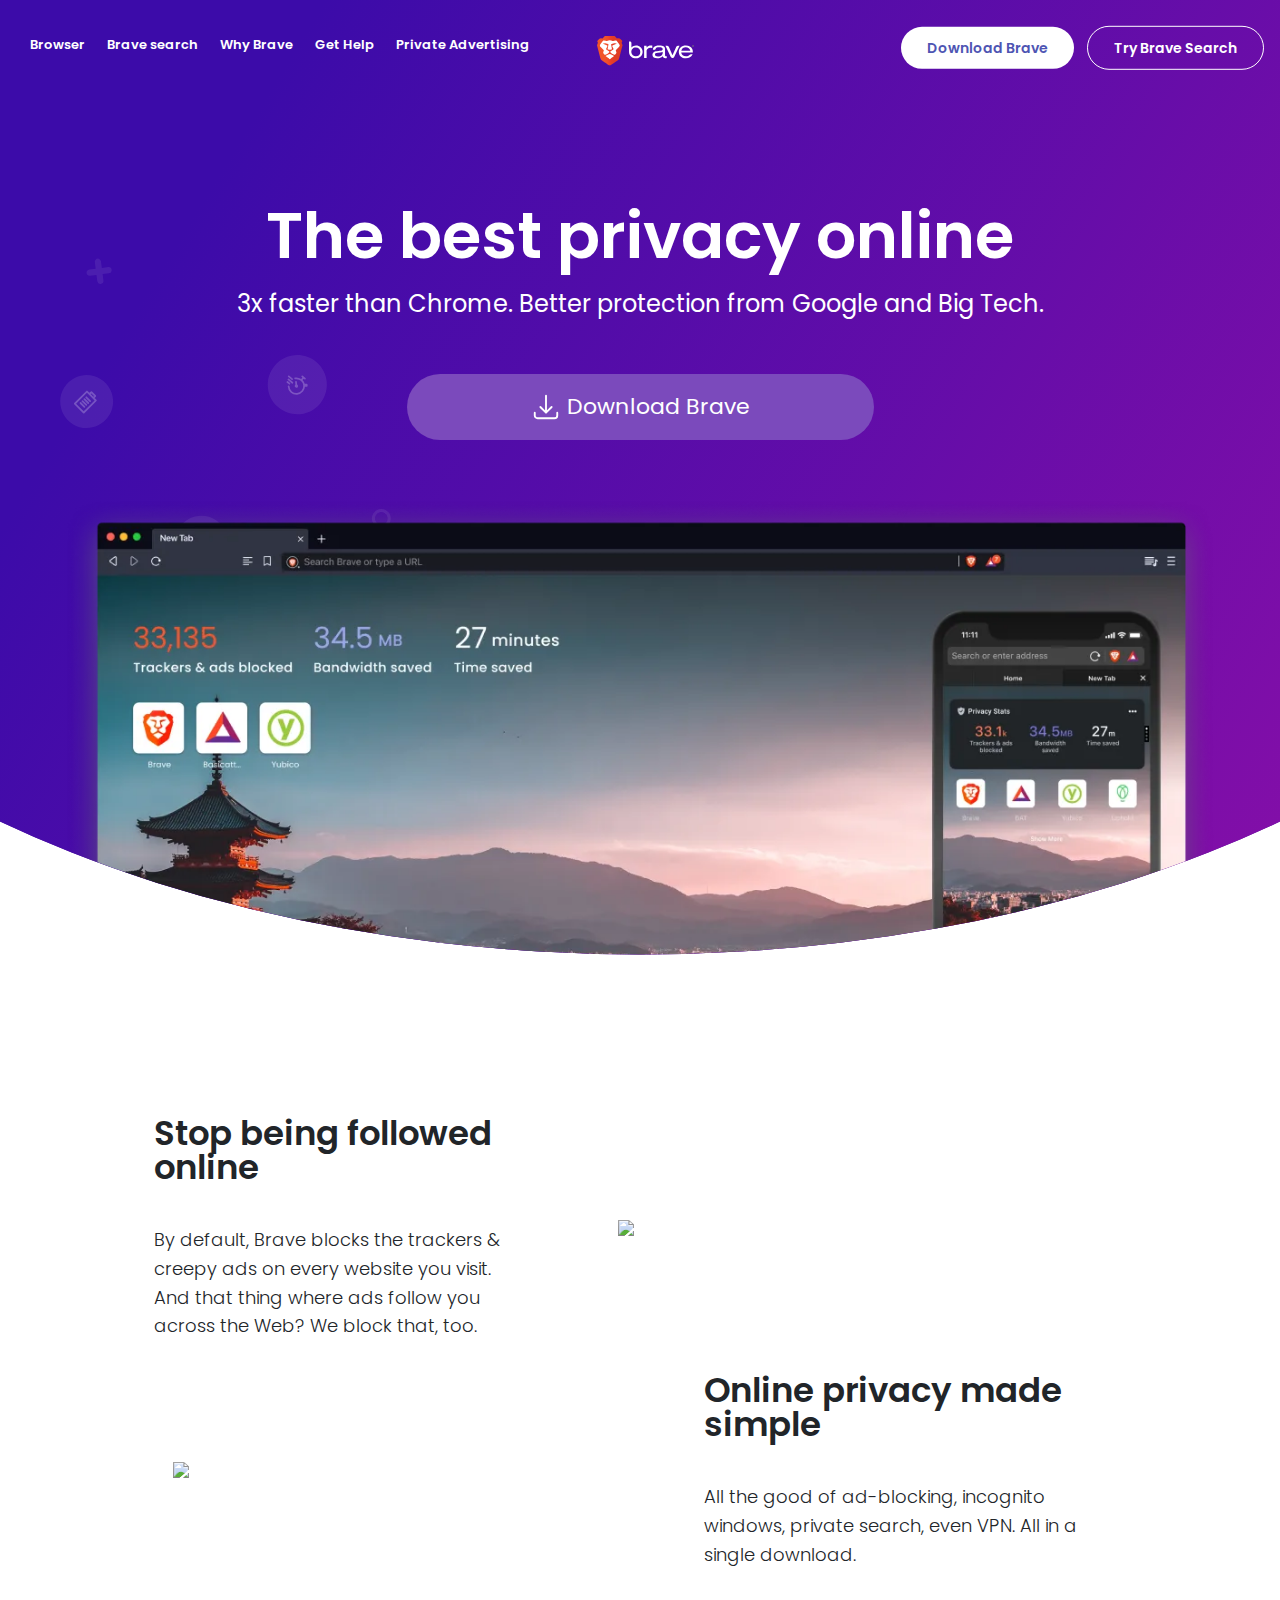
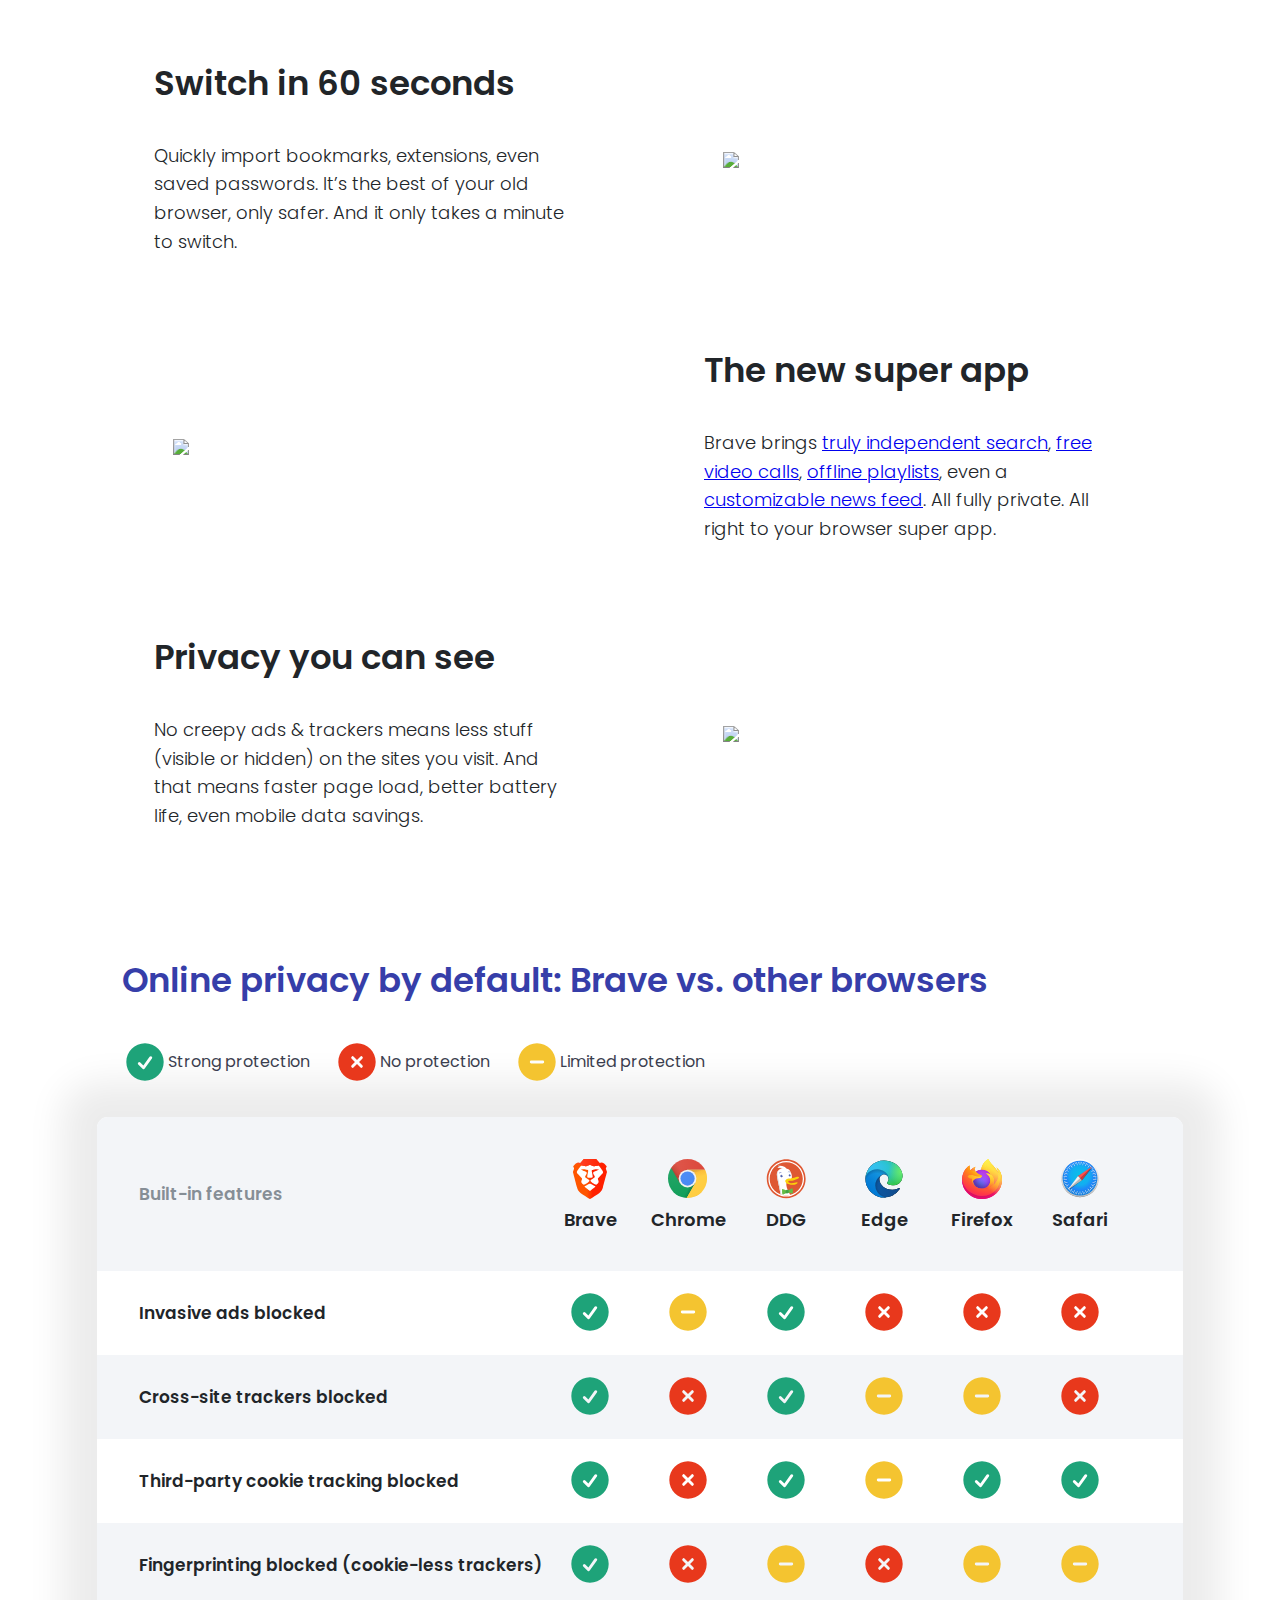
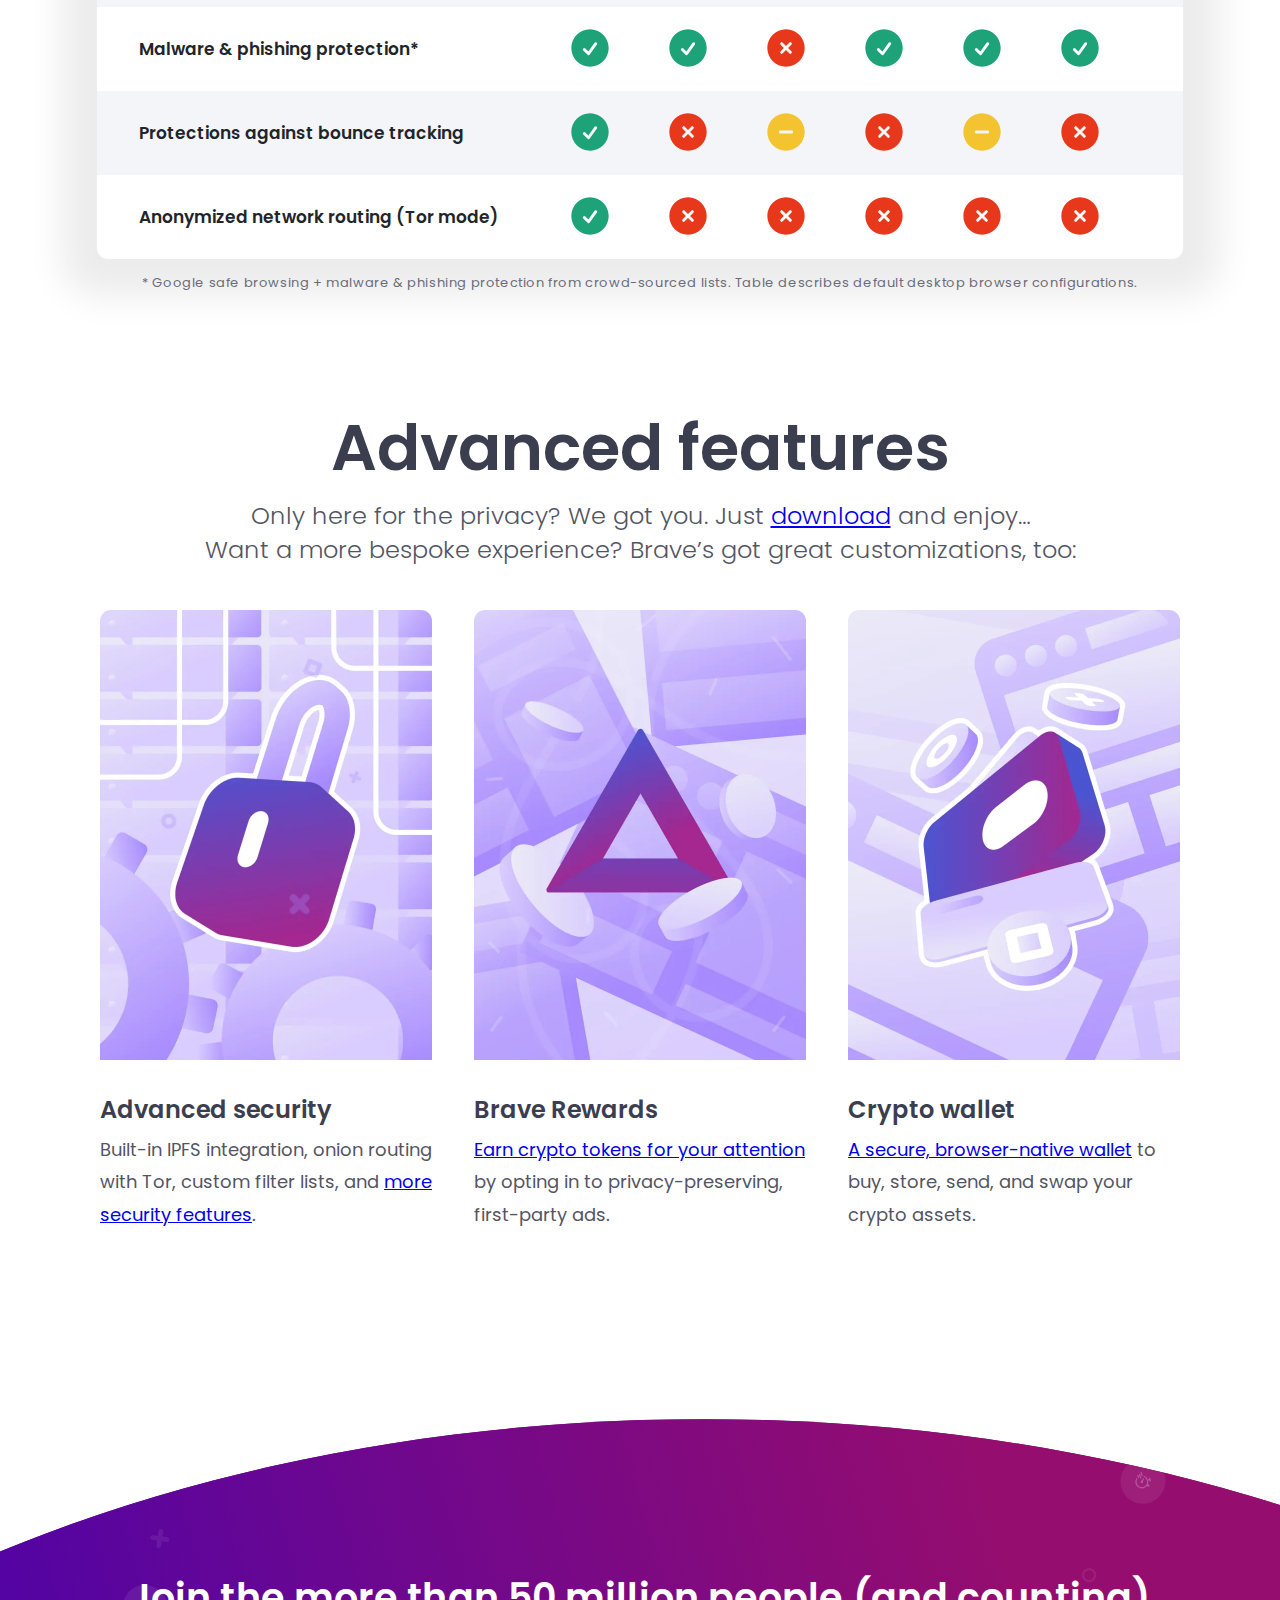
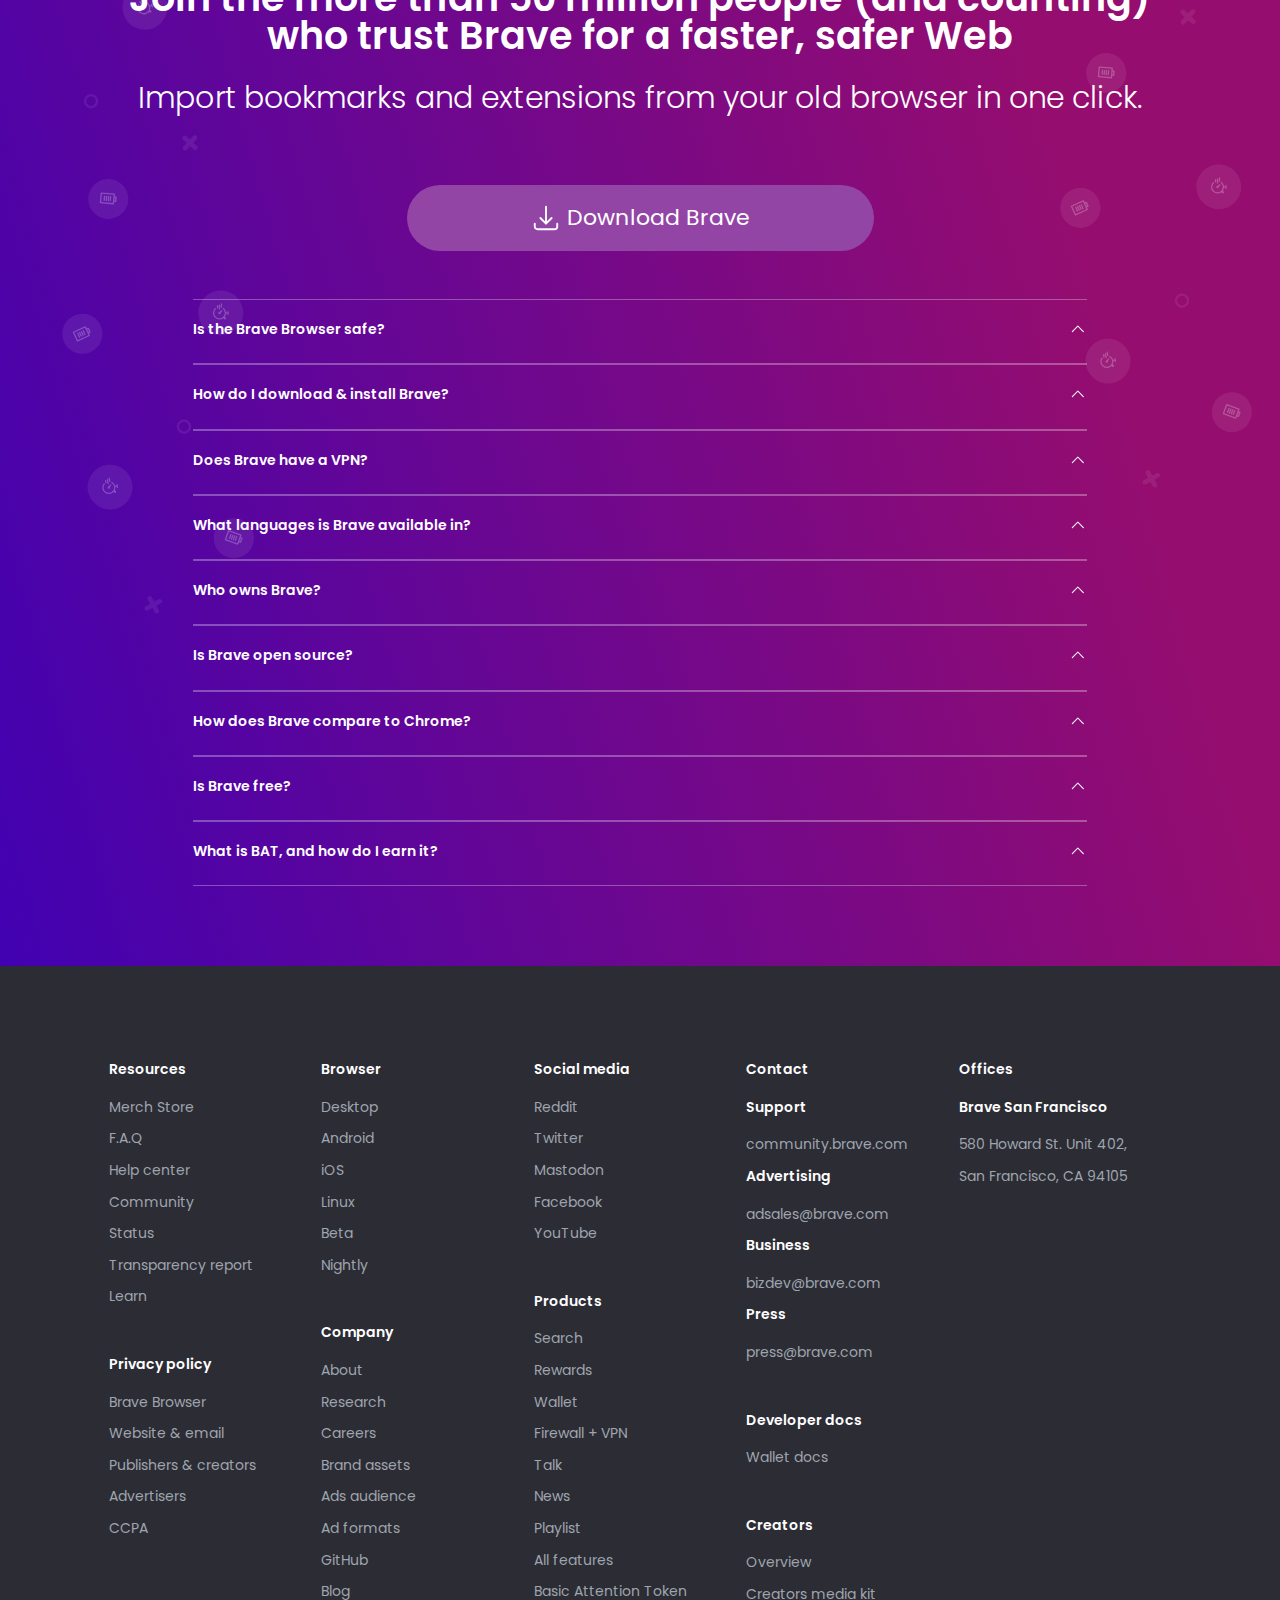
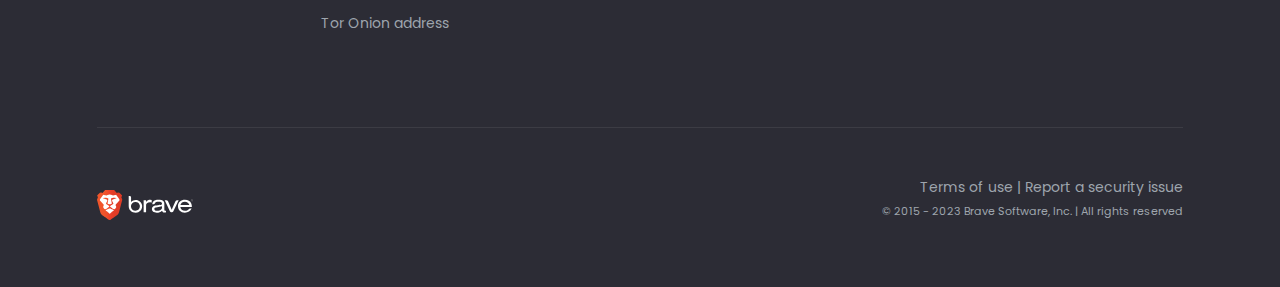
==== commit cac9853c: "Made it responsive" ====
--- a/Brave/index.html
+++ b/Brave/index.html
@@ -8,6 +8,7 @@
 
     <link rel="stylesheet" href="css/general.css">
     <link rel="stylesheet" href="css/style.css">
+    <link rel="stylesheet" href="css/queries.css">
 
     <link rel="preconnect" href="https://fonts.googleapis.com">
     <link rel="preconnect" href="https://fonts.gstatic.com" crossorigin>
@@ -21,6 +22,15 @@
 
     <header class="header">
         <div class="header-elements">
+
+            <div class="header-el-0">
+                <a href="#" class="header-open-menu-btn">
+                    <svg xmlns="http://www.w3.org/2000/svg" fill="none" viewBox="0 0 24 24" stroke-width="1.5" stroke="currentColor" class="w-6 h-6">
+                        <path stroke-linecap="round" stroke-linejoin="round" d="M3.75 6.75h16.5M3.75 12h16.5m-16.5 5.25h16.5" />
+                    </svg>
+                </a>
+            </div>
+
             <div class="header-el-1">
                 <nav class="main-nav">
                     <ul class="main-nav-list">
@@ -71,7 +81,11 @@
                     </a>
 
                 </div>
+
+                <img alt="browser application preview" class="preview-desktop"/>
+                <!--
                 <img src="img/hero-desktop.webp" alt="browser application preview" class="preview-desktop" />
+                -->
             </div>
         </section>
 
@@ -99,6 +113,7 @@
                 <div class="description-img-box">
                     <img src="/img/home-illustration-01.webp" class="description-img" />
                 </div>
+
                 <div class="description-text-box">
                     <p class="description-title">Online privacy made simple</p>
                     <p class="description-text">
@@ -116,6 +131,7 @@
                         takes a minute to switch.
                     </p>
                 </div>
+
                 <div class="description-img-box">
                     <img src="/img/home-illustration-02.webp" class="description-img" />
                 </div>
@@ -123,6 +139,7 @@
                 <div class="description-img-box">
                     <img src="/img/home-illustration-03.webp" class="description-img" />
                 </div>
+                
                 <div class="description-text-box">
                     <p class="description-title">The new super app</p>
                     <p class="description-text">
@@ -670,378 +687,8 @@
                 <p class="table-star-text">* Google safe browsing + malware & phishing protection from crowd-sourced lists. Table describes default desktop browser configurations.</p>
             </div>
 
-            <!--
-
-                <div class="container-110 table">
-                    <div class="table-header">
-                        <div class="table-container">
-                            <p class="table-head-title">Built-in features</p>
-                            <div class="">
-                                <div class="table-container-icons">
-                                    <div class="table-icon-container">
-                                        <img src="img/brave-logo-sans-text.svg" class="icon-table"/>
-                                        <p class="icon-table-title">Brave</p>
-                                    </div>
-                                    <div class="table-icon-container">
-                                        <img src="img/chrome-logo.svg" class="icon-table"/>
-                                        <p class="icon-table-title">Chrome</p>
-                                    </div>
-                                    <div class="table-icon-container">
-                                        <img src="img/duckduckgo-logo.svg" class="icon-table"/>
-                                        <p class="icon-table-title">DDG</p>
-                                    </div>
-                                    <div class="table-icon-container">
-                                        <img src="img/edge-logo.svg" class="icon-table"/>
-                                        <p class="icon-table-title">Edge</p>
-                                    </div>
-                                    <div class="table-icon-container">
-                                        <img src="img/firefox-logo.svg" class="icon-table"/>
-                                        <p class="icon-table-title">Firefox</p>
-                                    </div>
-                                    <div class="table-icon-container">
-                                        <img src="img/safari-logo.svg" class="icon-table"/>
-                                        <p class="icon-table-title">Safari</p>
-                                    </div>
-                                </div>
-                            </div>
-                        </div>
-                    </div>
--->
-            <!--
-                    <div class="table-element">
-                        <div class="table-container">
-                            <p class="table-head-title">Invasive ads blocked</p>
-                            <div class="table-container-icons">
-                                <div class="table-icon-container">
-                                    <svg xmlns="http://www.w3.org/2000/svg" viewBox="0 0 24 24" fill="#1ea379" class="w-6 h-6 icon-versus">
-                                        <path fill-rule="evenodd" d="M2.25 12c0-5.385 4.365-9.75 9.75-9.75s9.75 4.365 9.75 9.75-4.365 9.75-9.75 9.75S2.25 17.385 2.25 12zm13.36-1.814a.75.75 0 10-1.22-.872l-3.236 4.53L9.53 12.22a.75.75 0 00-1.06 1.06l2.25 2.25a.75.75 0 001.14-.094l3.75-5.25z" clip-rule="evenodd" />
-                                    </svg>
-                                </div>
-                                <div class="table-icon-container">
-                                    <svg xmlns="http://www.w3.org/2000/svg" viewBox="0 0 24 24" fill="#1ea379" class="w-6 h-6 icon-versus">
-                                        <path fill-rule="evenodd" d="M2.25 12c0-5.385 4.365-9.75 9.75-9.75s9.75 4.365 9.75 9.75-4.365 9.75-9.75 9.75S2.25 17.385 2.25 12zm13.36-1.814a.75.75 0 10-1.22-.872l-3.236 4.53L9.53 12.22a.75.75 0 00-1.06 1.06l2.25 2.25a.75.75 0 001.14-.094l3.75-5.25z" clip-rule="evenodd" />
-                                    </svg>
-                                </div>
-                                <div class="table-icon-container">
-                                    <svg xmlns="http://www.w3.org/2000/svg" viewBox="0 0 24 24" fill="#1ea379" class="w-6 h-6 icon-versus">
-                                        <path fill-rule="evenodd" d="M2.25 12c0-5.385 4.365-9.75 9.75-9.75s9.75 4.365 9.75 9.75-4.365 9.75-9.75 9.75S2.25 17.385 2.25 12zm13.36-1.814a.75.75 0 10-1.22-.872l-3.236 4.53L9.53 12.22a.75.75 0 00-1.06 1.06l2.25 2.25a.75.75 0 001.14-.094l3.75-5.25z" clip-rule="evenodd" />
-                                    </svg>
-                                </div>
-                                <div class="table-icon-container">
-                                    <svg xmlns="http://www.w3.org/2000/svg" viewBox="0 0 24 24" fill="#1ea379" class="w-6 h-6 icon-versus">
-                                        <path fill-rule="evenodd" d="M2.25 12c0-5.385 4.365-9.75 9.75-9.75s9.75 4.365 9.75 9.75-4.365 9.75-9.75 9.75S2.25 17.385 2.25 12zm13.36-1.814a.75.75 0 10-1.22-.872l-3.236 4.53L9.53 12.22a.75.75 0 00-1.06 1.06l2.25 2.25a.75.75 0 001.14-.094l3.75-5.25z" clip-rule="evenodd" />
-                                    </svg>
-                                </div>
-                                <div class="table-icon-container">
-                                    <svg xmlns="http://www.w3.org/2000/svg" viewBox="0 0 24 24" fill="#1ea379" class="w-6 h-6 icon-versus">
-                                        <path fill-rule="evenodd" d="M2.25 12c0-5.385 4.365-9.75 9.75-9.75s9.75 4.365 9.75 9.75-4.365 9.75-9.75 9.75S2.25 17.385 2.25 12zm13.36-1.814a.75.75 0 10-1.22-.872l-3.236 4.53L9.53 12.22a.75.75 0 00-1.06 1.06l2.25 2.25a.75.75 0 001.14-.094l3.75-5.25z" clip-rule="evenodd" />
-                                    </svg>
-                                </div>
-                                <div class="table-icon-container">
-                                    <svg xmlns="http://www.w3.org/2000/svg" viewBox="0 0 24 24" fill="#1ea379" class="w-6 h-6 icon-versus">
-                                        <path fill-rule="evenodd" d="M2.25 12c0-5.385 4.365-9.75 9.75-9.75s9.75 4.365 9.75 9.75-4.365 9.75-9.75 9.75S2.25 17.385 2.25 12zm13.36-1.814a.75.75 0 10-1.22-.872l-3.236 4.53L9.53 12.22a.75.75 0 00-1.06 1.06l2.25 2.25a.75.75 0 001.14-.094l3.75-5.25z" clip-rule="evenodd" />
-                                    </svg>
-                                </div>
-                            </div>
-                        </div>
-                    </div>
--->
-            </div>
-
-
-
-
-
-
-
-
-
-
-
-            <!--
-            <div class="container-110 margin-top-lg">
-                <table>
-                    <thead>
-                        <tr>
-                            <th class="table-head-title">Built-in features</th>
-                            <th>
-                                <div class="table-icon-container">
-                                    <img src="img/brave-logo-sans-text.svg" class="icon-table"/>
-                                    <p class="icon-table-title">Brave</p>
-                                </div>
-                            </th>
-                            <th>
-                                <div class="table-icon-container">
-                                    <img src="img/chrome-logo.svg" class="icon-table"/>
-                                    <p class="icon-table-title">Chrome</p>
-                                </div>
-                            </th>
-                            <th>
-                                <div class="table-icon-container">
-                                    <img src="img/duckduckgo-logo.svg" class="icon-table"/>
-                                    <p class="icon-table-title">DDG</p>
-                                </div>
-                            </th>
-                            <th>
-                                <div class="table-icon-container">
-                                    <img src="img/edge-logo.svg" class="icon-table"/>
-                                    <p class="icon-table-title">Edge</p>
-                                </div>
-                            </th>
-                            <th>
-                                <div class="table-icon-container">
-                                    <img src="img/firefox-logo.svg" class="icon-table"/>
-                                    <p class="icon-table-title">Firefox</p>
-                                </div>
-                            </th>
-                            <th>
-                                <div class="table-icon-container">
-                                    <img src="img/safari-logo.svg" class="icon-table"/>
-                                    <p class="icon-table-title">Safari</p>
-                                </div>
-                            </th>
-                        </tr>
-                    </thead>
-                    <tbody>
-                        <tr>
-                            <td>Invasive ads blocked</td>
-                            <td>
-                                <svg xmlns="http://www.w3.org/2000/svg" viewBox="0 0 24 24" fill="#1ea379" class="w-6 h-6 icon-versus">
-                                    <path fill-rule="evenodd" d="M2.25 12c0-5.385 4.365-9.75 9.75-9.75s9.75 4.365 9.75 9.75-4.365 9.75-9.75 9.75S2.25 17.385 2.25 12zm13.36-1.814a.75.75 0 10-1.22-.872l-3.236 4.53L9.53 12.22a.75.75 0 00-1.06 1.06l2.25 2.25a.75.75 0 001.14-.094l3.75-5.25z" clip-rule="evenodd" />
-                                </svg>
-                            </td>
-                            <td>
-                                <svg xmlns="http://www.w3.org/2000/svg" viewBox="0 0 24 24" fill="#f4c430" class="w-6 h-6 icon-versus">
-                                    <path fill-rule="evenodd" d="M2.25 12c0-5.385 4.365-9.75 9.75-9.75s9.75 4.365 9.75 9.75-4.365 9.75-9.75 9.75S2.25 17.385 2.25 12zm13.36-1.814a.75.75 0 10-1.22-.872l-3.236 4.53L9.53 12.22a.75.75 0 00-1.06 1.06l2.25 2.25a.75.75 0 001.14-.094l3.75-5.25z" clip-rule="evenodd" />
-                                </svg>
-                            </td>
-                            <td>
-                                <svg xmlns="http://www.w3.org/2000/svg" viewBox="0 0 24 24" fill="#1ea379" class="w-6 h-6 icon-versus">
-                                    <path fill-rule="evenodd" d="M2.25 12c0-5.385 4.365-9.75 9.75-9.75s9.75 4.365 9.75 9.75-4.365 9.75-9.75 9.75S2.25 17.385 2.25 12zm13.36-1.814a.75.75 0 10-1.22-.872l-3.236 4.53L9.53 12.22a.75.75 0 00-1.06 1.06l2.25 2.25a.75.75 0 001.14-.094l3.75-5.25z" clip-rule="evenodd" />
-                                </svg>
-                            </td>
-                            <td>
-                                <svg xmlns="http://www.w3.org/2000/svg" viewBox="0 0 24 24" fill="#e8381c" class="w-6 h-6 icon-versus">
-                                    <path fill-rule="evenodd" d="M2.25 12c0-5.385 4.365-9.75 9.75-9.75s9.75 4.365 9.75 9.75-4.365 9.75-9.75 9.75S2.25 17.385 2.25 12zm13.36-1.814a.75.75 0 10-1.22-.872l-3.236 4.53L9.53 12.22a.75.75 0 00-1.06 1.06l2.25 2.25a.75.75 0 001.14-.094l3.75-5.25z" clip-rule="evenodd" />
-                                </svg>
-                            </td>
-                            <td>
-                                <svg xmlns="http://www.w3.org/2000/svg" viewBox="0 0 24 24" fill="#e8381c" class="w-6 h-6 icon-versus">
-                                    <path fill-rule="evenodd" d="M2.25 12c0-5.385 4.365-9.75 9.75-9.75s9.75 4.365 9.75 9.75-4.365 9.75-9.75 9.75S2.25 17.385 2.25 12zm13.36-1.814a.75.75 0 10-1.22-.872l-3.236 4.53L9.53 12.22a.75.75 0 00-1.06 1.06l2.25 2.25a.75.75 0 001.14-.094l3.75-5.25z" clip-rule="evenodd" />
-                                </svg>
-                            </td>
-                            <td>
-                                <svg xmlns="http://www.w3.org/2000/svg" viewBox="0 0 24 24" fill="#e8381c" class="w-6 h-6 icon-versus">
-                                    <path fill-rule="evenodd" d="M2.25 12c0-5.385 4.365-9.75 9.75-9.75s9.75 4.365 9.75 9.75-4.365 9.75-9.75 9.75S2.25 17.385 2.25 12zm13.36-1.814a.75.75 0 10-1.22-.872l-3.236 4.53L9.53 12.22a.75.75 0 00-1.06 1.06l2.25 2.25a.75.75 0 001.14-.094l3.75-5.25z" clip-rule="evenodd" />
-                                </svg>
-                            </td>
-                        </tr>
-                        <tr>
-                            <td>Cross-site trackers blocked</td>
-                            <td>
-                                <svg xmlns="http://www.w3.org/2000/svg" viewBox="0 0 24 24" fill="#1ea379" class="w-6 h-6 icon-versus">
-                                    <path fill-rule="evenodd" d="M2.25 12c0-5.385 4.365-9.75 9.75-9.75s9.75 4.365 9.75 9.75-4.365 9.75-9.75 9.75S2.25 17.385 2.25 12zm13.36-1.814a.75.75 0 10-1.22-.872l-3.236 4.53L9.53 12.22a.75.75 0 00-1.06 1.06l2.25 2.25a.75.75 0 001.14-.094l3.75-5.25z" clip-rule="evenodd" />
-                                </svg>
-                            </td>
-                            <td>
-                                <svg xmlns="http://www.w3.org/2000/svg" viewBox="0 0 24 24" fill="#e8381c" class="w-6 h-6 icon-versus">
-                                    <path fill-rule="evenodd" d="M2.25 12c0-5.385 4.365-9.75 9.75-9.75s9.75 4.365 9.75 9.75-4.365 9.75-9.75 9.75S2.25 17.385 2.25 12zm13.36-1.814a.75.75 0 10-1.22-.872l-3.236 4.53L9.53 12.22a.75.75 0 00-1.06 1.06l2.25 2.25a.75.75 0 001.14-.094l3.75-5.25z" clip-rule="evenodd" />
-                                </svg>
-                            </td>
-                            <td>
-                                <svg xmlns="http://www.w3.org/2000/svg" viewBox="0 0 24 24" fill="#1ea379" class="w-6 h-6 icon-versus">
-                                    <path fill-rule="evenodd" d="M2.25 12c0-5.385 4.365-9.75 9.75-9.75s9.75 4.365 9.75 9.75-4.365 9.75-9.75 9.75S2.25 17.385 2.25 12zm13.36-1.814a.75.75 0 10-1.22-.872l-3.236 4.53L9.53 12.22a.75.75 0 00-1.06 1.06l2.25 2.25a.75.75 0 001.14-.094l3.75-5.25z" clip-rule="evenodd" />
-                                </svg>
-                            </td>
-                            <td>
-                                <svg xmlns="http://www.w3.org/2000/svg" viewBox="0 0 24 24" fill="#f4c430" class="w-6 h-6 icon-versus">
-                                    <path fill-rule="evenodd" d="M2.25 12c0-5.385 4.365-9.75 9.75-9.75s9.75 4.365 9.75 9.75-4.365 9.75-9.75 9.75S2.25 17.385 2.25 12zm13.36-1.814a.75.75 0 10-1.22-.872l-3.236 4.53L9.53 12.22a.75.75 0 00-1.06 1.06l2.25 2.25a.75.75 0 001.14-.094l3.75-5.25z" clip-rule="evenodd" />
-                                </svg>
-                            </td>
-                            <td>
-                                <svg xmlns="http://www.w3.org/2000/svg" viewBox="0 0 24 24" fill="#f4c430" class="w-6 h-6 icon-versus">
-                                    <path fill-rule="evenodd" d="M2.25 12c0-5.385 4.365-9.75 9.75-9.75s9.75 4.365 9.75 9.75-4.365 9.75-9.75 9.75S2.25 17.385 2.25 12zm13.36-1.814a.75.75 0 10-1.22-.872l-3.236 4.53L9.53 12.22a.75.75 0 00-1.06 1.06l2.25 2.25a.75.75 0 001.14-.094l3.75-5.25z" clip-rule="evenodd" />
-                                </svg>
-                            </td>
-                            <td>
-                                <svg xmlns="http://www.w3.org/2000/svg" viewBox="0 0 24 24" fill="#e8381c" class="w-6 h-6 icon-versus">
-                                    <path fill-rule="evenodd" d="M2.25 12c0-5.385 4.365-9.75 9.75-9.75s9.75 4.365 9.75 9.75-4.365 9.75-9.75 9.75S2.25 17.385 2.25 12zm13.36-1.814a.75.75 0 10-1.22-.872l-3.236 4.53L9.53 12.22a.75.75 0 00-1.06 1.06l2.25 2.25a.75.75 0 001.14-.094l3.75-5.25z" clip-rule="evenodd" />
-                                </svg>
-                            </td>
-                        </tr>
-                        <tr>
-                            <td>Third-party cookie tracking blocked</td>
-                            <td>
-                                <svg xmlns="http://www.w3.org/2000/svg" viewBox="0 0 24 24" fill="#1ea379" class="w-6 h-6 icon-versus">
-                                    <path fill-rule="evenodd" d="M2.25 12c0-5.385 4.365-9.75 9.75-9.75s9.75 4.365 9.75 9.75-4.365 9.75-9.75 9.75S2.25 17.385 2.25 12zm13.36-1.814a.75.75 0 10-1.22-.872l-3.236 4.53L9.53 12.22a.75.75 0 00-1.06 1.06l2.25 2.25a.75.75 0 001.14-.094l3.75-5.25z" clip-rule="evenodd" />
-                                </svg>
-                            </td>
-                            <td>
-                                <svg xmlns="http://www.w3.org/2000/svg" viewBox="0 0 24 24" fill="#e8381c" class="w-6 h-6 icon-versus">
-                                    <path fill-rule="evenodd" d="M2.25 12c0-5.385 4.365-9.75 9.75-9.75s9.75 4.365 9.75 9.75-4.365 9.75-9.75 9.75S2.25 17.385 2.25 12zm13.36-1.814a.75.75 0 10-1.22-.872l-3.236 4.53L9.53 12.22a.75.75 0 00-1.06 1.06l2.25 2.25a.75.75 0 001.14-.094l3.75-5.25z" clip-rule="evenodd" />
-                                </svg>
-                            </td>
-                            <td>
-                                <svg xmlns="http://www.w3.org/2000/svg" viewBox="0 0 24 24" fill="#1ea379" class="w-6 h-6 icon-versus">
-                                    <path fill-rule="evenodd" d="M2.25 12c0-5.385 4.365-9.75 9.75-9.75s9.75 4.365 9.75 9.75-4.365 9.75-9.75 9.75S2.25 17.385 2.25 12zm13.36-1.814a.75.75 0 10-1.22-.872l-3.236 4.53L9.53 12.22a.75.75 0 00-1.06 1.06l2.25 2.25a.75.75 0 001.14-.094l3.75-5.25z" clip-rule="evenodd" />
-                                </svg>
-                            </td>
-                            <td>
-                                <svg xmlns="http://www.w3.org/2000/svg" viewBox="0 0 24 24" fill="#f4c430" class="w-6 h-6 icon-versus">
-                                    <path fill-rule="evenodd" d="M2.25 12c0-5.385 4.365-9.75 9.75-9.75s9.75 4.365 9.75 9.75-4.365 9.75-9.75 9.75S2.25 17.385 2.25 12zm13.36-1.814a.75.75 0 10-1.22-.872l-3.236 4.53L9.53 12.22a.75.75 0 00-1.06 1.06l2.25 2.25a.75.75 0 001.14-.094l3.75-5.25z" clip-rule="evenodd" />
-                                </svg>
-                            </td>
-                            <td>
-                                <svg xmlns="http://www.w3.org/2000/svg" viewBox="0 0 24 24" fill="#1ea379" class="w-6 h-6 icon-versus">
-                                    <path fill-rule="evenodd" d="M2.25 12c0-5.385 4.365-9.75 9.75-9.75s9.75 4.365 9.75 9.75-4.365 9.75-9.75 9.75S2.25 17.385 2.25 12zm13.36-1.814a.75.75 0 10-1.22-.872l-3.236 4.53L9.53 12.22a.75.75 0 00-1.06 1.06l2.25 2.25a.75.75 0 001.14-.094l3.75-5.25z" clip-rule="evenodd" />
-                                </svg>
-                            </td>
-                            <td>
-                                <svg xmlns="http://www.w3.org/2000/svg" viewBox="0 0 24 24" fill="#1ea379" class="w-6 h-6 icon-versus">
-                                    <path fill-rule="evenodd" d="M2.25 12c0-5.385 4.365-9.75 9.75-9.75s9.75 4.365 9.75 9.75-4.365 9.75-9.75 9.75S2.25 17.385 2.25 12zm13.36-1.814a.75.75 0 10-1.22-.872l-3.236 4.53L9.53 12.22a.75.75 0 00-1.06 1.06l2.25 2.25a.75.75 0 001.14-.094l3.75-5.25z" clip-rule="evenodd" />
-                                </svg>
-                            </td>
-                        </tr>
-                        <tr>
-                            <td>Fingerprinting blocked (cookie-less trackers)</td>
-                            <td>
-                                <svg xmlns="http://www.w3.org/2000/svg" viewBox="0 0 24 24" fill="#1ea379" class="w-6 h-6 icon-versus">
-                                    <path fill-rule="evenodd" d="M2.25 12c0-5.385 4.365-9.75 9.75-9.75s9.75 4.365 9.75 9.75-4.365 9.75-9.75 9.75S2.25 17.385 2.25 12zm13.36-1.814a.75.75 0 10-1.22-.872l-3.236 4.53L9.53 12.22a.75.75 0 00-1.06 1.06l2.25 2.25a.75.75 0 001.14-.094l3.75-5.25z" clip-rule="evenodd" />
-                                </svg>
-                            </td>
-                            <td>
-                                <svg xmlns="http://www.w3.org/2000/svg" viewBox="0 0 24 24" fill="#e8381c" class="w-6 h-6 icon-versus">
-                                    <path fill-rule="evenodd" d="M2.25 12c0-5.385 4.365-9.75 9.75-9.75s9.75 4.365 9.75 9.75-4.365 9.75-9.75 9.75S2.25 17.385 2.25 12zm13.36-1.814a.75.75 0 10-1.22-.872l-3.236 4.53L9.53 12.22a.75.75 0 00-1.06 1.06l2.25 2.25a.75.75 0 001.14-.094l3.75-5.25z" clip-rule="evenodd" />
-                                </svg>
-                            </td>
-                            <td>
-                                <svg xmlns="http://www.w3.org/2000/svg" viewBox="0 0 24 24" fill="#f4c430" class="w-6 h-6 icon-versus">
-                                    <path fill-rule="evenodd" d="M2.25 12c0-5.385 4.365-9.75 9.75-9.75s9.75 4.365 9.75 9.75-4.365 9.75-9.75 9.75S2.25 17.385 2.25 12zm13.36-1.814a.75.75 0 10-1.22-.872l-3.236 4.53L9.53 12.22a.75.75 0 00-1.06 1.06l2.25 2.25a.75.75 0 001.14-.094l3.75-5.25z" clip-rule="evenodd" />
-                                </svg>
-                            </td>
-                            <td>
-                                <svg xmlns="http://www.w3.org/2000/svg" viewBox="0 0 24 24" fill="#e8381c" class="w-6 h-6 icon-versus">
-                                    <path fill-rule="evenodd" d="M2.25 12c0-5.385 4.365-9.75 9.75-9.75s9.75 4.365 9.75 9.75-4.365 9.75-9.75 9.75S2.25 17.385 2.25 12zm13.36-1.814a.75.75 0 10-1.22-.872l-3.236 4.53L9.53 12.22a.75.75 0 00-1.06 1.06l2.25 2.25a.75.75 0 001.14-.094l3.75-5.25z" clip-rule="evenodd" />
-                                </svg>
-                            </td>
-                            <td>
-                                <svg xmlns="http://www.w3.org/2000/svg" viewBox="0 0 24 24" fill="#f4c430" class="w-6 h-6 icon-versus">
-                                    <path fill-rule="evenodd" d="M2.25 12c0-5.385 4.365-9.75 9.75-9.75s9.75 4.365 9.75 9.75-4.365 9.75-9.75 9.75S2.25 17.385 2.25 12zm13.36-1.814a.75.75 0 10-1.22-.872l-3.236 4.53L9.53 12.22a.75.75 0 00-1.06 1.06l2.25 2.25a.75.75 0 001.14-.094l3.75-5.25z" clip-rule="evenodd" />
-                                </svg>
-                            </td>
-                            <td>
-                                <svg xmlns="http://www.w3.org/2000/svg" viewBox="0 0 24 24" fill="#f4c430" class="w-6 h-6 icon-versus">
-                                    <path fill-rule="evenodd" d="M2.25 12c0-5.385 4.365-9.75 9.75-9.75s9.75 4.365 9.75 9.75-4.365 9.75-9.75 9.75S2.25 17.385 2.25 12zm13.36-1.814a.75.75 0 10-1.22-.872l-3.236 4.53L9.53 12.22a.75.75 0 00-1.06 1.06l2.25 2.25a.75.75 0 001.14-.094l3.75-5.25z" clip-rule="evenodd" />
-                                </svg>
-                            </td>
-                        </tr>
-                        <tr>
-                            <td>Malware & phishing protection*</td>
-                            <td>
-                                <svg xmlns="http://www.w3.org/2000/svg" viewBox="0 0 24 24" fill="#1ea379" class="w-6 h-6 icon-versus">
-                                    <path fill-rule="evenodd" d="M2.25 12c0-5.385 4.365-9.75 9.75-9.75s9.75 4.365 9.75 9.75-4.365 9.75-9.75 9.75S2.25 17.385 2.25 12zm13.36-1.814a.75.75 0 10-1.22-.872l-3.236 4.53L9.53 12.22a.75.75 0 00-1.06 1.06l2.25 2.25a.75.75 0 001.14-.094l3.75-5.25z" clip-rule="evenodd" />
-                                </svg>
-                            </td>
-                            <td>
-                                <svg xmlns="http://www.w3.org/2000/svg" viewBox="0 0 24 24" fill="#1ea379" class="w-6 h-6 icon-versus">
-                                    <path fill-rule="evenodd" d="M2.25 12c0-5.385 4.365-9.75 9.75-9.75s9.75 4.365 9.75 9.75-4.365 9.75-9.75 9.75S2.25 17.385 2.25 12zm13.36-1.814a.75.75 0 10-1.22-.872l-3.236 4.53L9.53 12.22a.75.75 0 00-1.06 1.06l2.25 2.25a.75.75 0 001.14-.094l3.75-5.25z" clip-rule="evenodd" />
-                                </svg>
-                            </td>
-                            <td>
-                                <svg xmlns="http://www.w3.org/2000/svg" viewBox="0 0 24 24" fill="#e8381c" class="w-6 h-6 icon-versus">
-                                    <path fill-rule="evenodd" d="M2.25 12c0-5.385 4.365-9.75 9.75-9.75s9.75 4.365 9.75 9.75-4.365 9.75-9.75 9.75S2.25 17.385 2.25 12zm13.36-1.814a.75.75 0 10-1.22-.872l-3.236 4.53L9.53 12.22a.75.75 0 00-1.06 1.06l2.25 2.25a.75.75 0 001.14-.094l3.75-5.25z" clip-rule="evenodd" />
-                                </svg>
-                            </td>
-                            <td>
-                                <svg xmlns="http://www.w3.org/2000/svg" viewBox="0 0 24 24" fill="#1ea379" class="w-6 h-6 icon-versus">
-                                    <path fill-rule="evenodd" d="M2.25 12c0-5.385 4.365-9.75 9.75-9.75s9.75 4.365 9.75 9.75-4.365 9.75-9.75 9.75S2.25 17.385 2.25 12zm13.36-1.814a.75.75 0 10-1.22-.872l-3.236 4.53L9.53 12.22a.75.75 0 00-1.06 1.06l2.25 2.25a.75.75 0 001.14-.094l3.75-5.25z" clip-rule="evenodd" />
-                                </svg>
-                            </td>
-                            <td>
-                                <svg xmlns="http://www.w3.org/2000/svg" viewBox="0 0 24 24" fill="#1ea379" class="w-6 h-6 icon-versus">
-                                    <path fill-rule="evenodd" d="M2.25 12c0-5.385 4.365-9.75 9.75-9.75s9.75 4.365 9.75 9.75-4.365 9.75-9.75 9.75S2.25 17.385 2.25 12zm13.36-1.814a.75.75 0 10-1.22-.872l-3.236 4.53L9.53 12.22a.75.75 0 00-1.06 1.06l2.25 2.25a.75.75 0 001.14-.094l3.75-5.25z" clip-rule="evenodd" />
-                                </svg>
-                            </td>
-                            <td>
-                                <svg xmlns="http://www.w3.org/2000/svg" viewBox="0 0 24 24" fill="#1ea379" class="w-6 h-6 icon-versus">
-                                    <path fill-rule="evenodd" d="M2.25 12c0-5.385 4.365-9.75 9.75-9.75s9.75 4.365 9.75 9.75-4.365 9.75-9.75 9.75S2.25 17.385 2.25 12zm13.36-1.814a.75.75 0 10-1.22-.872l-3.236 4.53L9.53 12.22a.75.75 0 00-1.06 1.06l2.25 2.25a.75.75 0 001.14-.094l3.75-5.25z" clip-rule="evenodd" />
-                                </svg>
-                            </td>
-                        </tr>
-                        <tr>
-                            <td>Protections against bounce tracking</td>
-                            <td>
-                                <svg xmlns="http://www.w3.org/2000/svg" viewBox="0 0 24 24" fill="#1ea379" class="w-6 h-6 icon-versus">
-                                    <path fill-rule="evenodd" d="M2.25 12c0-5.385 4.365-9.75 9.75-9.75s9.75 4.365 9.75 9.75-4.365 9.75-9.75 9.75S2.25 17.385 2.25 12zm13.36-1.814a.75.75 0 10-1.22-.872l-3.236 4.53L9.53 12.22a.75.75 0 00-1.06 1.06l2.25 2.25a.75.75 0 001.14-.094l3.75-5.25z" clip-rule="evenodd" />
-                                </svg>
-                            </td>
-                            <td>
-                                <svg xmlns="http://www.w3.org/2000/svg" viewBox="0 0 24 24" fill="#e8381c" class="w-6 h-6 icon-versus">
-                                    <path fill-rule="evenodd" d="M2.25 12c0-5.385 4.365-9.75 9.75-9.75s9.75 4.365 9.75 9.75-4.365 9.75-9.75 9.75S2.25 17.385 2.25 12zm13.36-1.814a.75.75 0 10-1.22-.872l-3.236 4.53L9.53 12.22a.75.75 0 00-1.06 1.06l2.25 2.25a.75.75 0 001.14-.094l3.75-5.25z" clip-rule="evenodd" />
-                                </svg>
-                            </td>
-                            <td>
-                                <svg xmlns="http://www.w3.org/2000/svg" viewBox="0 0 24 24" fill="#f4c430" class="w-6 h-6 icon-versus">
-                                    <path fill-rule="evenodd" d="M2.25 12c0-5.385 4.365-9.75 9.75-9.75s9.75 4.365 9.75 9.75-4.365 9.75-9.75 9.75S2.25 17.385 2.25 12zm13.36-1.814a.75.75 0 10-1.22-.872l-3.236 4.53L9.53 12.22a.75.75 0 00-1.06 1.06l2.25 2.25a.75.75 0 001.14-.094l3.75-5.25z" clip-rule="evenodd" />
-                                </svg>
-                            </td>
-                            <td>
-                                <svg xmlns="http://www.w3.org/2000/svg" viewBox="0 0 24 24" fill="#e8381c" class="w-6 h-6 icon-versus">
-                                    <path fill-rule="evenodd" d="M2.25 12c0-5.385 4.365-9.75 9.75-9.75s9.75 4.365 9.75 9.75-4.365 9.75-9.75 9.75S2.25 17.385 2.25 12zm13.36-1.814a.75.75 0 10-1.22-.872l-3.236 4.53L9.53 12.22a.75.75 0 00-1.06 1.06l2.25 2.25a.75.75 0 001.14-.094l3.75-5.25z" clip-rule="evenodd" />
-                                </svg>
-                            </td>
-                            <td>
-                                <svg xmlns="http://www.w3.org/2000/svg" viewBox="0 0 24 24" fill="#f4c430" class="w-6 h-6 icon-versus">
-                                    <path fill-rule="evenodd" d="M2.25 12c0-5.385 4.365-9.75 9.75-9.75s9.75 4.365 9.75 9.75-4.365 9.75-9.75 9.75S2.25 17.385 2.25 12zm13.36-1.814a.75.75 0 10-1.22-.872l-3.236 4.53L9.53 12.22a.75.75 0 00-1.06 1.06l2.25 2.25a.75.75 0 001.14-.094l3.75-5.25z" clip-rule="evenodd" />
-                                </svg>
-                            </td>
-                            <td>
-                                <svg xmlns="http://www.w3.org/2000/svg" viewBox="0 0 24 24" fill="#e8381c" class="w-6 h-6 icon-versus">
-                                    <path fill-rule="evenodd" d="M2.25 12c0-5.385 4.365-9.75 9.75-9.75s9.75 4.365 9.75 9.75-4.365 9.75-9.75 9.75S2.25 17.385 2.25 12zm13.36-1.814a.75.75 0 10-1.22-.872l-3.236 4.53L9.53 12.22a.75.75 0 00-1.06 1.06l2.25 2.25a.75.75 0 001.14-.094l3.75-5.25z" clip-rule="evenodd" />
-                                </svg>
-                            </td>
-                        </tr>
-                        <tr>
-                            <td>Anonymized network routing (Tor mode)</td>
-                            <td>
-                                <svg xmlns="http://www.w3.org/2000/svg" viewBox="0 0 24 24" fill="#1ea379" class="w-6 h-6 icon-versus">
-                                    <path fill-rule="evenodd" d="M2.25 12c0-5.385 4.365-9.75 9.75-9.75s9.75 4.365 9.75 9.75-4.365 9.75-9.75 9.75S2.25 17.385 2.25 12zm13.36-1.814a.75.75 0 10-1.22-.872l-3.236 4.53L9.53 12.22a.75.75 0 00-1.06 1.06l2.25 2.25a.75.75 0 001.14-.094l3.75-5.25z" clip-rule="evenodd" />
-                                </svg>
-                            </td>
-                            <td>
-                                <svg xmlns="http://www.w3.org/2000/svg" viewBox="0 0 24 24" fill="#e8381c" class="w-6 h-6 icon-versus">
-                                    <path fill-rule="evenodd" d="M2.25 12c0-5.385 4.365-9.75 9.75-9.75s9.75 4.365 9.75 9.75-4.365 9.75-9.75 9.75S2.25 17.385 2.25 12zm13.36-1.814a.75.75 0 10-1.22-.872l-3.236 4.53L9.53 12.22a.75.75 0 00-1.06 1.06l2.25 2.25a.75.75 0 001.14-.094l3.75-5.25z" clip-rule="evenodd" />
-                                </svg>
-                            </td>
-                            <td>
-                                <svg xmlns="http://www.w3.org/2000/svg" viewBox="0 0 24 24" fill="#e8381c" class="w-6 h-6 icon-versus">
-                                    <path fill-rule="evenodd" d="M2.25 12c0-5.385 4.365-9.75 9.75-9.75s9.75 4.365 9.75 9.75-4.365 9.75-9.75 9.75S2.25 17.385 2.25 12zm13.36-1.814a.75.75 0 10-1.22-.872l-3.236 4.53L9.53 12.22a.75.75 0 00-1.06 1.06l2.25 2.25a.75.75 0 001.14-.094l3.75-5.25z" clip-rule="evenodd" />
-                                </svg>
-                            </td>
-                            <td>
-                                <svg xmlns="http://www.w3.org/2000/svg" viewBox="0 0 24 24" fill="#e8381c" class="w-6 h-6 icon-versus">
-                                    <path fill-rule="evenodd" d="M2.25 12c0-5.385 4.365-9.75 9.75-9.75s9.75 4.365 9.75 9.75-4.365 9.75-9.75 9.75S2.25 17.385 2.25 12zm13.36-1.814a.75.75 0 10-1.22-.872l-3.236 4.53L9.53 12.22a.75.75 0 00-1.06 1.06l2.25 2.25a.75.75 0 001.14-.094l3.75-5.25z" clip-rule="evenodd" />
-                                </svg>
-                            </td>
-                            <td>
-                                <svg xmlns="http://www.w3.org/2000/svg" viewBox="0 0 24 24" fill="#e8381c" class="w-6 h-6 icon-versus">
-                                    <path fill-rule="evenodd" d="M2.25 12c0-5.385 4.365-9.75 9.75-9.75s9.75 4.365 9.75 9.75-4.365 9.75-9.75 9.75S2.25 17.385 2.25 12zm13.36-1.814a.75.75 0 10-1.22-.872l-3.236 4.53L9.53 12.22a.75.75 0 00-1.06 1.06l2.25 2.25a.75.75 0 001.14-.094l3.75-5.25z" clip-rule="evenodd" />
-                                </svg>
-                            </td>
-                            <td>
-                                <svg xmlns="http://www.w3.org/2000/svg" viewBox="0 0 24 24" fill="#e8381c" class="w-6 h-6 icon-versus">
-                                    <path fill-rule="evenodd" d="M2.25 12c0-5.385 4.365-9.75 9.75-9.75s9.75 4.365 9.75 9.75-4.365 9.75-9.75 9.75S2.25 17.385 2.25 12zm13.36-1.814a.75.75 0 10-1.22-.872l-3.236 4.53L9.53 12.22a.75.75 0 00-1.06 1.06l2.25 2.25a.75.75 0 001.14-.094l3.75-5.25z" clip-rule="evenodd" />
-                                </svg>
-                            </td>
-                        </tr>
-                    </tbody>
-                    
-                </table>
-            </div>
-                -->
-
-
-
+
+        <!--</div>-->
         </section>
 
         <section class="section-features">
--- a/Brave/css/style.css
+++ b/Brave/css/style.css
@@ -1,14 +1,3 @@
-
-/*
-    
-BLACK
-    #212529
-
-WHITE
-    #FFF
-
-*/
-
 /** HEADER  **/
 .header{
     position: relative;
@@ -47,6 +36,17 @@
 
 .logo{
     height: 3rem;
+}
+
+.header-open-menu-btn:link,
+.header-open-menu-btn:visited{
+    color: #fff;
+}
+
+.header-el-0{
+    width: 4.2rem;
+    color: #fff;
+    display: none;
 }
 
 .header-el-2{
@@ -143,9 +143,21 @@
     text-align: center;
 }
 
+
+.hero-img-box{
+    background-color: red;
+    margin-top: 2.4rem;
+    padding: 0 9.6rem 0 9.6rem;
+    width: 100%;
+    height: 50rem;
+}
+
+
+
 .preview-desktop{
+    content: url(../img/hero-desktop.webp);
     margin: 0 auto;
-    width: 66%;
+    width: 90%;
 }
 
 .hero-embellishments{
@@ -172,6 +184,7 @@
 }
 
 
+
 /** DESCRIPTION **/
 
 
@@ -179,13 +192,6 @@
     padding: 0 8.2rem;
 }
 
-/*
-.container-description{
-    max-width: 110rem;
-    padding: 0 3.2rem 3.2rem 3.2rem;
-    margin: 0 auto;
-}
-*/
 .description-text-box{
     padding: 0 3.2rem 0 3.2rem;;
     align-self: center;
@@ -206,11 +212,14 @@
 
 .description-video-box{
     width: 54rem;
+    align-self: center;
+    justify-self: center;
 }
 
 .description-img-box{
     width: 38.4rem;
     align-self: center;
+    justify-self: center;
 }
 
 .description-img{
@@ -258,7 +267,6 @@
     margin-bottom: 1.6rem;
     box-shadow: 0.1rem 0.1rem 3.6rem 3.6rem rgba(0, 0, 0, 0.08);
     overflow: hidden;
-    /*background-color: #3C0BA9;*/
 }
 
 .table-gray{
@@ -267,13 +275,11 @@
 
 .table-header{
     width: 100%;
-    /*background-color: #915cc2;*/
     padding: 4.2rem;
 }
 
 .table-content{
     width: 100%;
-    /*background-color: #930FA8;*/
     padding: 1.8rem 4.2rem 1.8rem 4.2rem;
 }
 
@@ -332,6 +338,8 @@
 
 
 
+
+
 /** FEATURES **/
 
 .section-features{
@@ -364,7 +372,6 @@
 }
 
 .feature-img-container{
-    /*width: 32rem;*/
     border-radius: 11px;
     overflow: hidden;
     padding-bottom: 1.2rem;
@@ -384,6 +391,8 @@
     font-size: 1.8rem;
     line-height: 1.8;
 }
+
+
 
 /** FAQ **/
 
@@ -487,8 +496,10 @@
 }
 
 
+
+
+
 /** FOOTER **/
-
 
 .footer{
     background-color: #2c2c35;
@@ -497,8 +508,8 @@
 .footer-container{
     padding: 9.4rem 1.2rem 8.2rem 1.2rem;
     border-bottom: 1px solid rgba(255, 255, 255, 0.08);
-    display: flex;
-    justify-content: space-between ;
+    display: grid;
+    grid-template-columns: repeat(5, 1fr);
 }
 
 .footer-column{
--- a/Brave/css/queries.css
+++ b/Brave/css/queries.css
@@ -0,0 +1,274 @@
+/* 1rem = 1em = 16px */
+
+
+/*** width < 1200 ***/
+@media (max-width: 75em){
+    html{
+            /* 9px / 16px = 56.25% */
+            font-size: 56.25%;
+        }
+
+    .header{
+        background-color: #000;
+     }
+
+     .header-el-1{
+         display: none;
+     }
+
+     .header-el-2{
+         display: none;
+     }
+
+     .header-el-0{
+        display: inline-block;
+    }
+
+    
+}
+
+/*** width < 1072 ***/
+@media (max-width: 67em){
+    html{
+        /* 8px / 16px = 56.25% */
+        font-size: 50%;
+    }
+
+    .grid-features{
+        column-gap: 2.4rem;
+    }
+
+    .description-video-box{
+        width: 44rem;
+    }
+
+    .description-img-box{
+        width: 30rem;
+    }
+
+    .grid{
+        row-gap: 6.4rem;
+        column-gap: 4.2rem;
+    }
+
+    .table-text, .table-header-text{
+        font-size: 1.6rem;
+    }
+
+    .heading-primary {
+        font-size: 5.4rem;
+    }
+
+    .heading-secondary {
+        font-size: 2rem;
+    }
+
+    .btn-download:link, .btn-download:visited, .btn-download-bot:link, .btn-download-bot:visited {
+        padding: 1.8rem 10rem;
+    }
+
+    .faq-heading-lg {
+        font-size: 3.4rem;
+    }
+
+    .faq-heading-md {
+        font-size: 2.8rem;
+    }
+}
+
+
+/*** width < 800 ***/
+@media (max-width: 50em){
+    .header{
+        height: 6rem;
+        padding: 0 1.6rem 0 3rem;
+    }
+
+    .header-logo{
+        transform: translate(0%, -135%);
+    }
+
+    .grid{
+        row-gap: 4.2rem;
+        column-gap: 2.4rem;
+    }
+
+    .grid--2-cols{
+        grid-template-columns: repeat(1, 1fr);
+    }
+
+    .description-title{
+        padding-bottom: 2.4rem;
+    }
+
+    .description-text-box:nth-child(2){
+        grid-row: 1;
+    }
+
+    .description-text-box:nth-child(6){
+        grid-row: 5;
+    }
+
+    .description-video-box{
+        width: 65rem;
+    }
+
+    .description-img-box{
+        width: 50rem;
+    }
+
+    .table-element{
+        flex-direction: column;
+        row-gap: 2.4rem;
+    }
+
+    .table-container-icons{
+        align-self: center;
+    }
+    
+}
+
+
+/*** width < 712 ***/
+@media (max-width: 45em){
+    html{
+        /* 7px / 16px = 43.75% */
+        font-size: 43.7%;
+    }
+
+    .preview-desktop{
+        content: url(../img/hero-mobile.png);
+        margin: 0 auto;
+        width: 50%;
+    }
+
+    .grid--3-cols{
+        grid-template-columns: repeat(1, 1fr);
+    }
+
+    .description-video-box{
+        width: 44rem;
+    }
+
+    .description-img-box{
+        width: 30rem;
+    }
+    .grid-features{
+        row-gap: 0;
+    }
+    
+
+    .section-features{
+        margin: 0 auto;
+        padding-left: 0;
+        padding-right: 0;
+        width: 60rem;
+    }
+
+    .section-versus{
+        margin: 0 auto;
+        padding-left: 0;
+        padding-right: 0;
+        width: 60rem;
+    }
+
+    .table-container-icons{
+        padding-right: 0.4rem;
+        gap: 0;
+    }
+
+    .feature-img-container{
+        padding-left: 6.2rem;
+        padding-right: 6.2rem;
+    }
+
+    
+
+}
+
+/*** width < 496 ***/
+@media (max-width: 31em){
+    .section-description{
+        padding: 0 4.2rem;
+    }
+
+    .section-features{
+        width: 100%;
+    }
+
+    .heading-primary {
+        font-size: 4.2rem;
+    }
+
+    .heading-secondary{
+        font-size: 1.6rem;
+    }
+
+    .description-video-box{
+        width: 100%;
+    }
+
+    .description-img-box{
+        width: 80%;
+    }
+
+    .section-versus{
+        width: 100%;
+    }
+
+    .footer-container{
+        grid-template-columns: 1fr 1fr;
+    }
+
+    .table-icon{
+        width: 5.2rem;
+    }
+
+    .icon-table-title{
+        font-size: 1.2rem;
+    }
+
+    .versus-description{
+        gap: 1rem;
+        flex-direction: column;
+    }
+
+    .btn-download:link, 
+    .btn-download:visited, 
+    .btn-download-bot:link, 
+    .btn-download-bot:visited{
+        font-size: 2rem;
+        padding: 1.8rem 6.8rem;
+        border-radius: 80px;
+    }
+
+}
+
+/*** width < 336 ***/
+@media (max-width: 21em){
+    .heading-primary {
+        font-size: 3.2rem;
+    }
+
+    .footer-bot-container-text:link,
+    .footer-bot-container-text:visited{
+        font-size: 1.2rem;
+    }
+
+    .footer-bot-container-text{
+        font-size: 0.9rem;
+    }
+
+    .btn-download:link, 
+    .btn-download:visited, 
+    .btn-download-bot:link, 
+    .btn-download-bot:visited{
+        font-size: 2rem;
+        padding: 1.8rem 4.2rem;
+        border-radius: 80px;
+    }
+
+    .section-description{
+        padding: 0 1.2rem;
+    }
+}
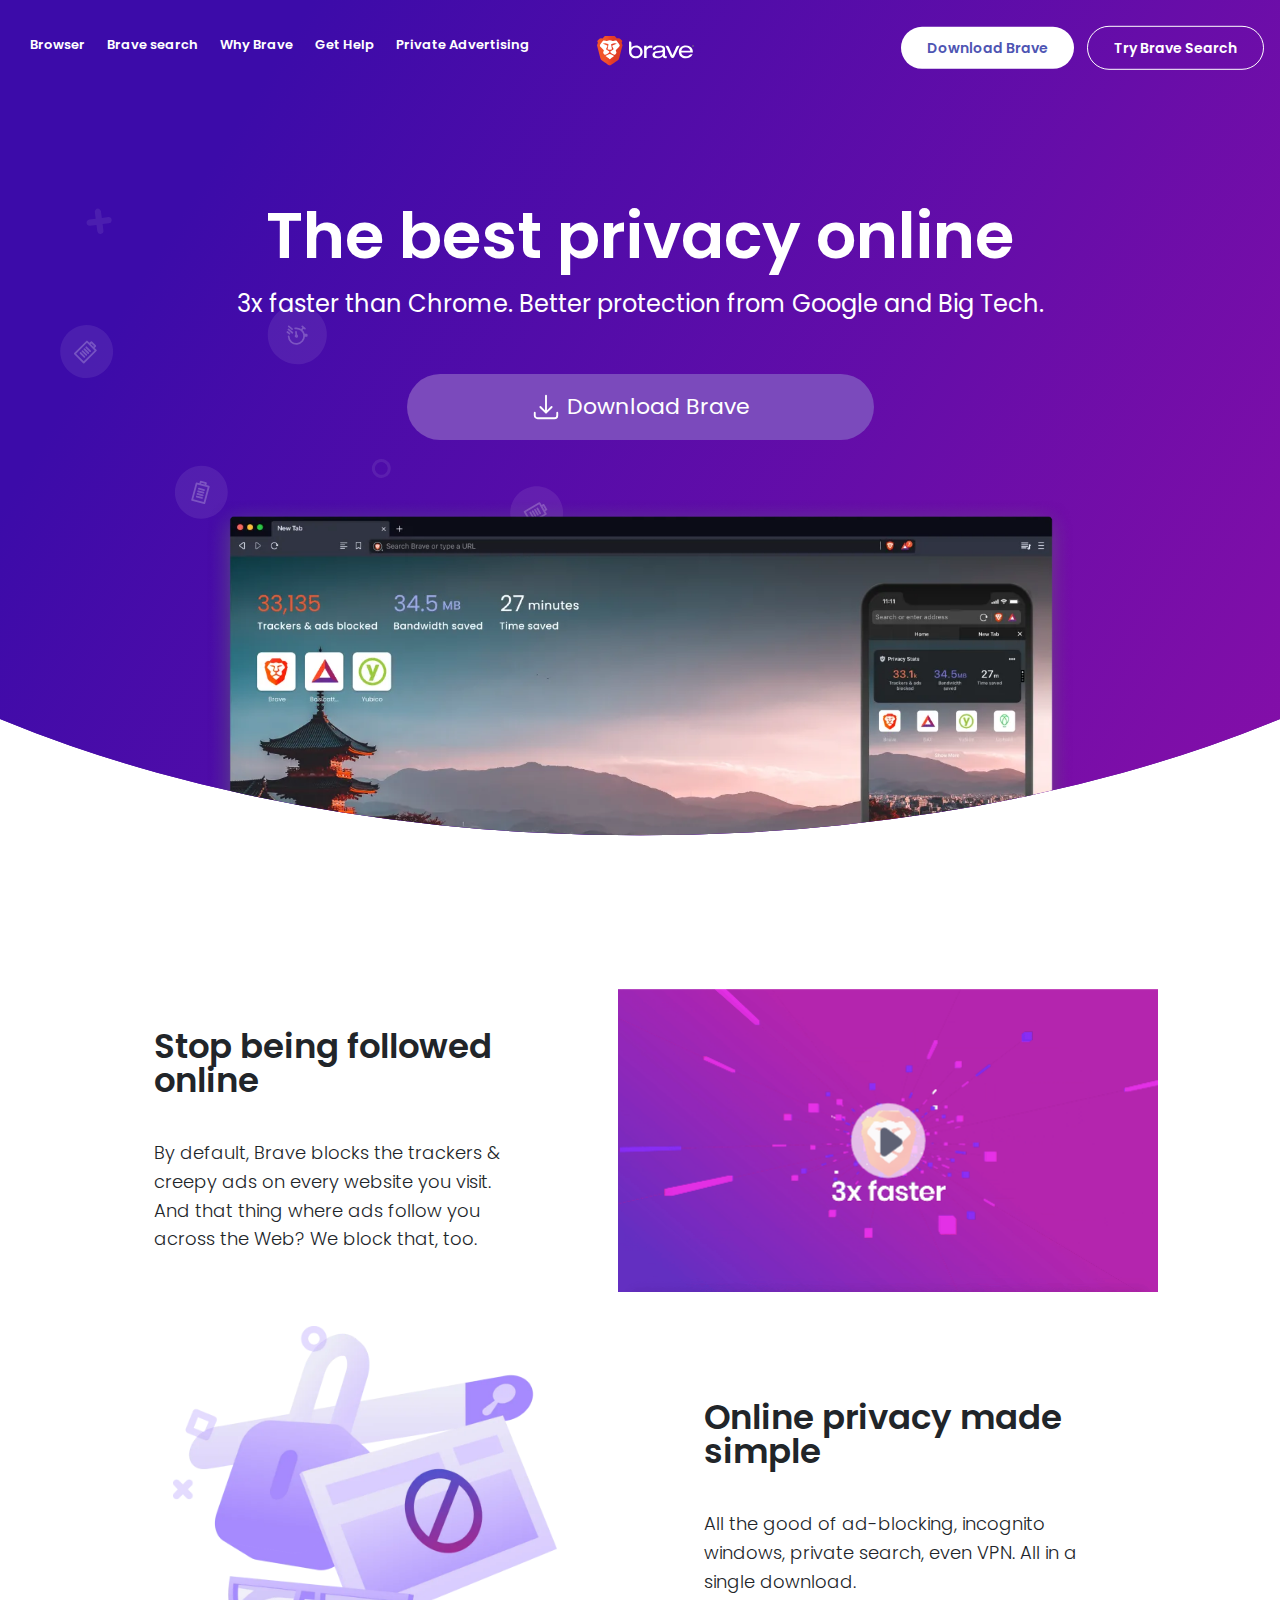
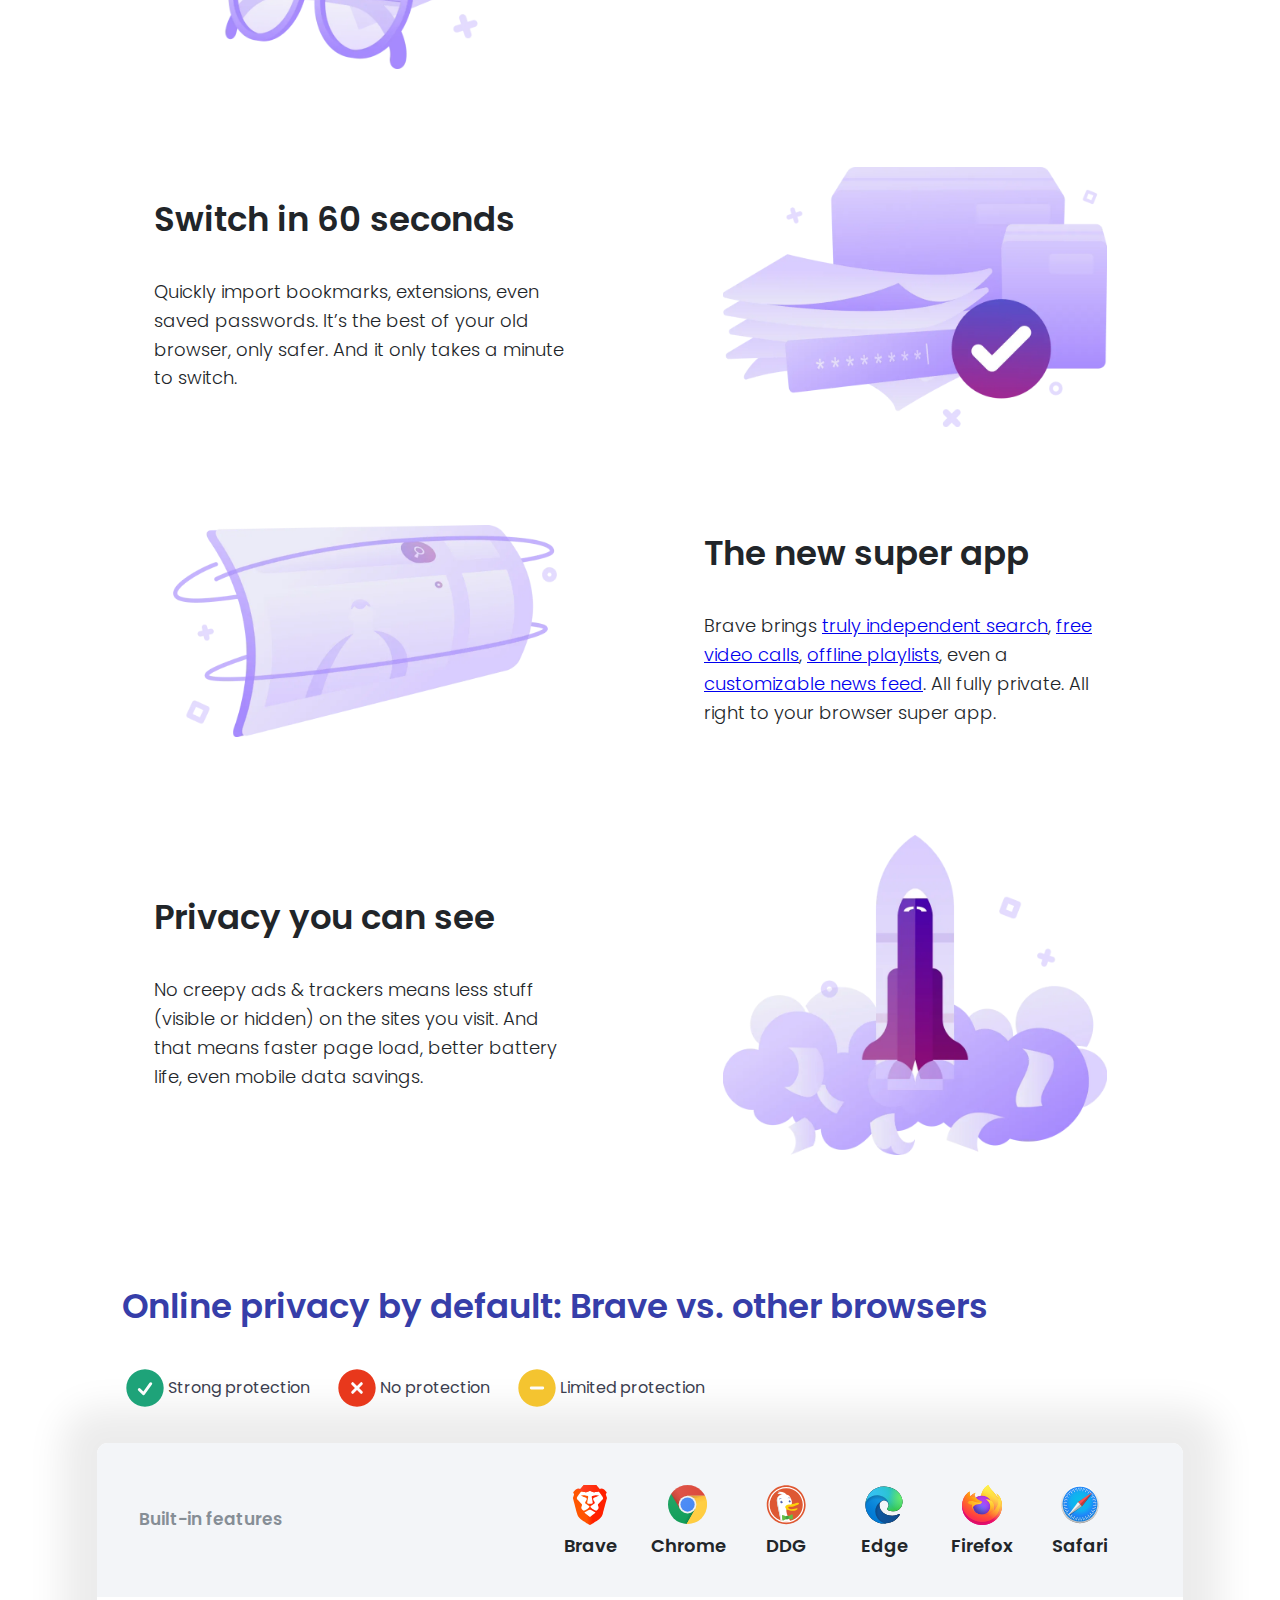
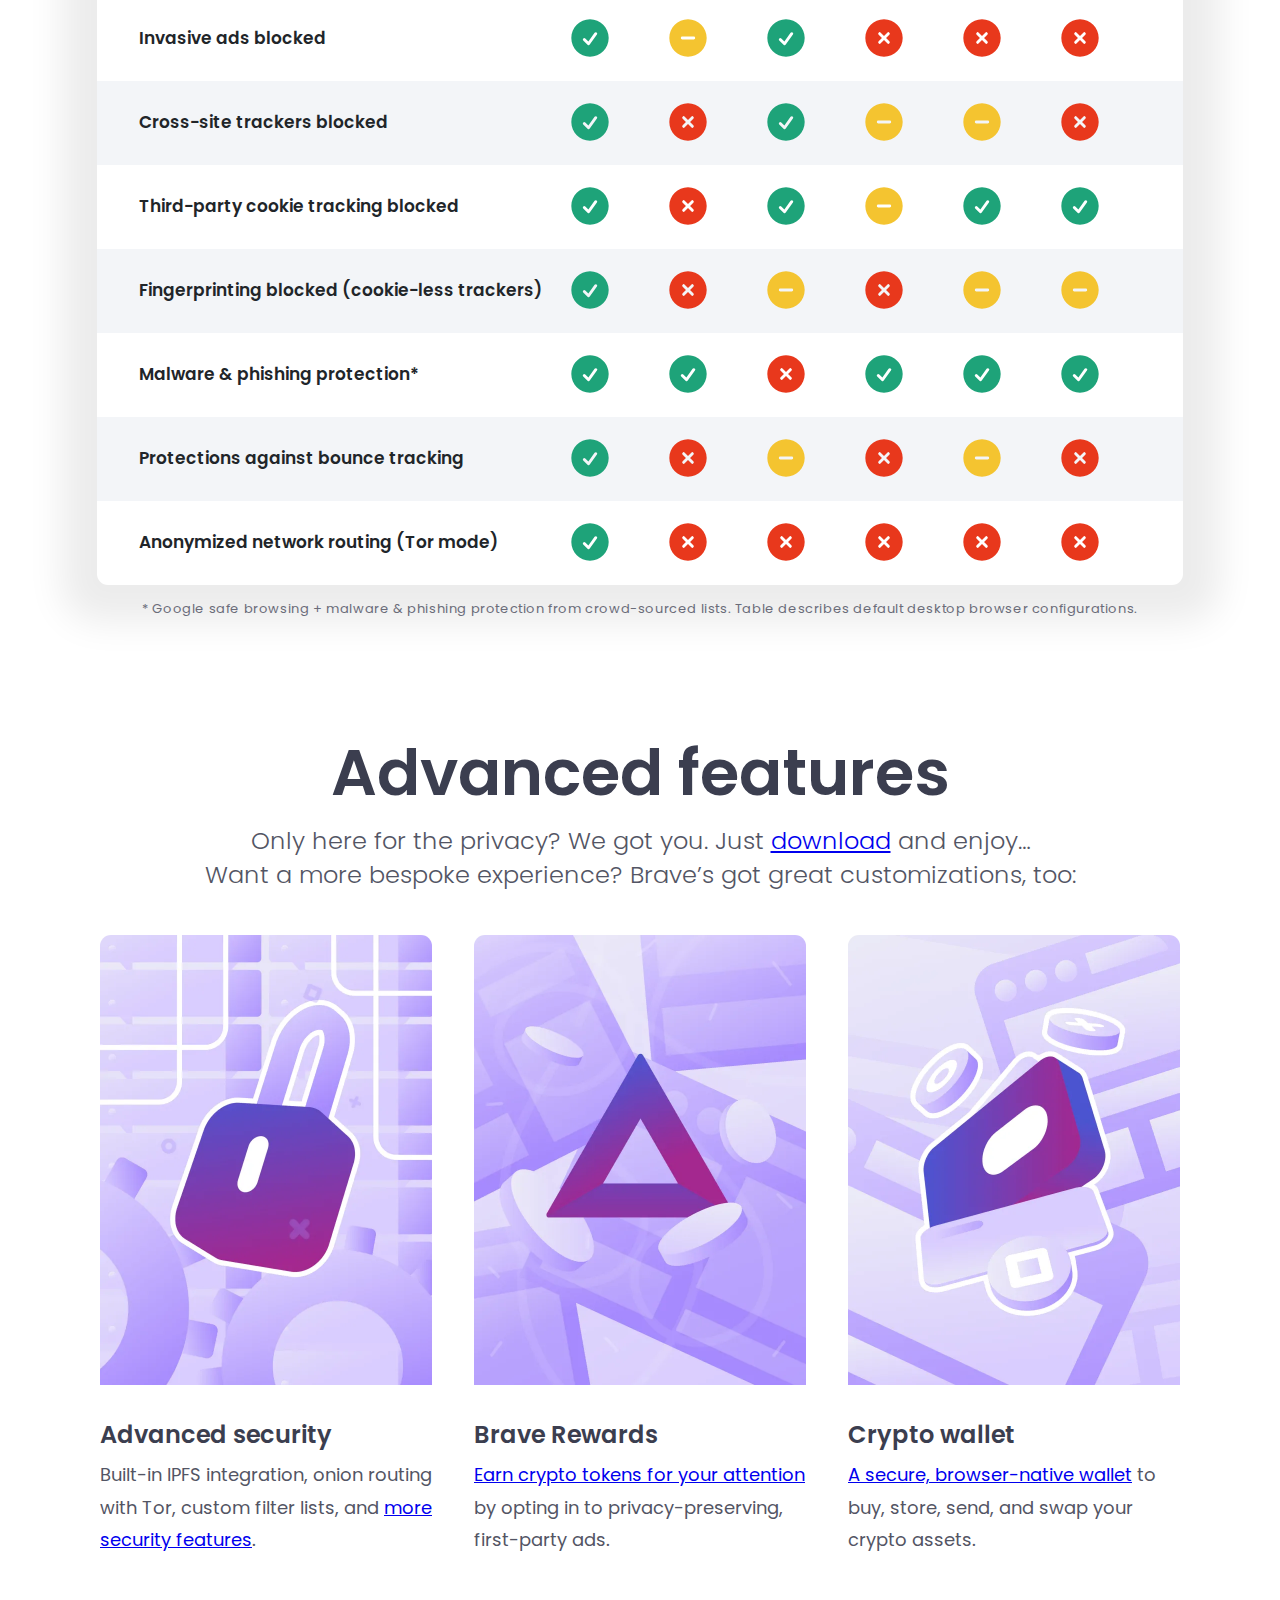
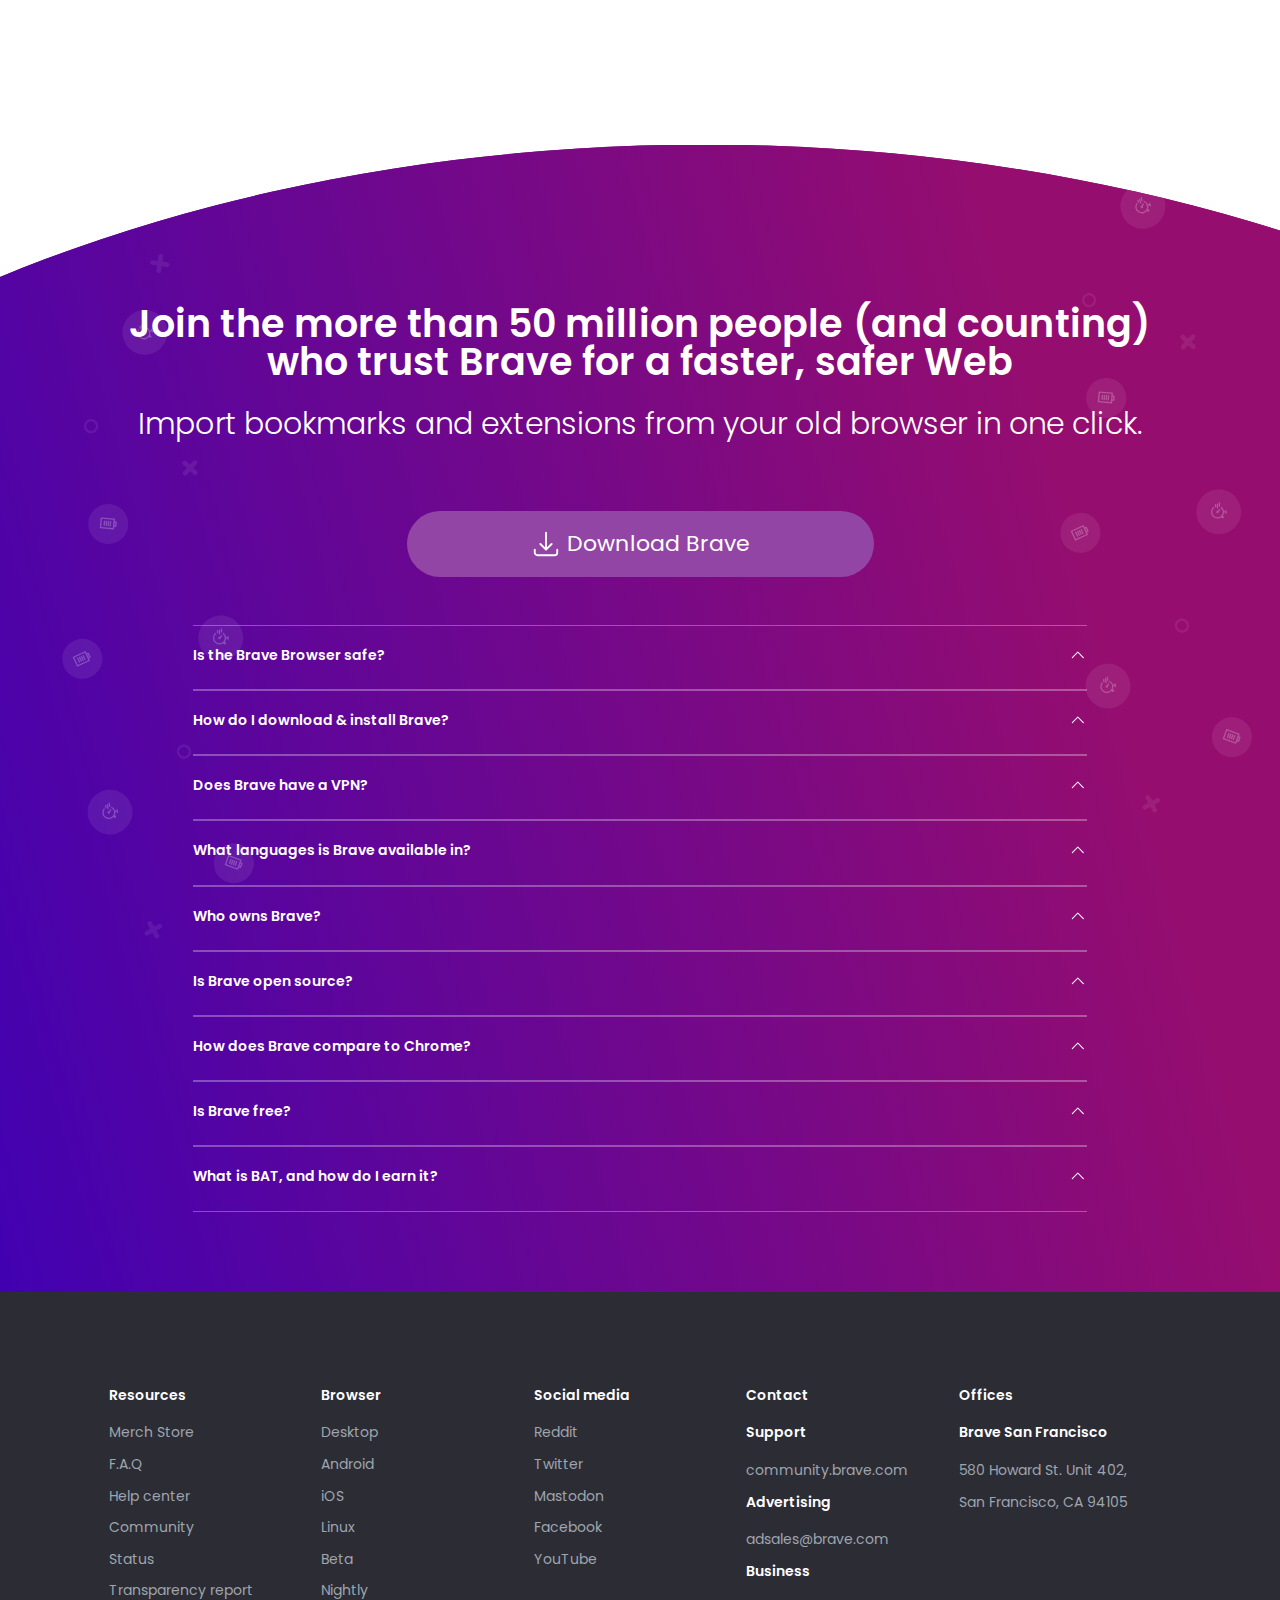
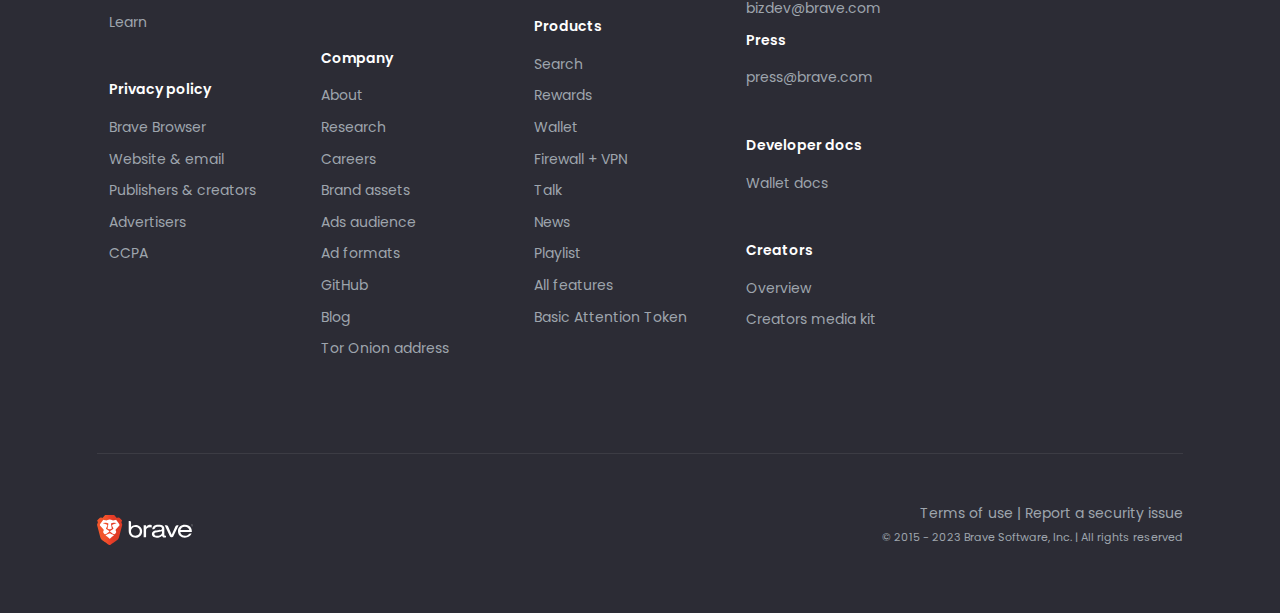
==== commit 93b181a8: "Update index.html" ====
--- a/Brave/index.html
+++ b/Brave/index.html
@@ -101,7 +101,7 @@
                     </p>
                 </div>
                 <div class="description-video-box">
-                    <img src="/img/video_screenshot.png" class="description-img" />
+                    <img src="/Brave/img/video_screenshot.png" class="description-img" />
                 </div>
 
 
@@ -111,7 +111,7 @@
 
             <div class="container-110 grid grid--2-cols grid-center">
                 <div class="description-img-box">
-                    <img src="/img/home-illustration-01.webp" class="description-img" />
+                    <img src="/Brave/img/home-illustration-01.webp" class="description-img" />
                 </div>
 
                 <div class="description-text-box">
@@ -133,11 +133,11 @@
                 </div>
 
                 <div class="description-img-box">
-                    <img src="/img/home-illustration-02.webp" class="description-img" />
+                    <img src="/Brave/img/home-illustration-02.webp" class="description-img" />
                 </div>
 
                 <div class="description-img-box">
-                    <img src="/img/home-illustration-03.webp" class="description-img" />
+                    <img src="/Brave/img/home-illustration-03.webp" class="description-img" />
                 </div>
                 
                 <div class="description-text-box">
@@ -159,7 +159,7 @@
                     </p>
                 </div>
                 <div class="description-img-box">
-                    <img src="/img/home-illustration-04.webp" class="description-img" />
+                    <img src="/Brave/img/home-illustration-04.webp" class="description-img" />
                 </div>
             </div>
         </section>
--- a/Brave/css/style.css
+++ b/Brave/css/style.css
@@ -157,7 +157,7 @@
 .preview-desktop{
     content: url(../img/hero-desktop.webp);
     margin: 0 auto;
-    width: 90%;
+    width: 68%;
 }
 
 .hero-embellishments{
--- a/Brave/css/queries.css
+++ b/Brave/css/queries.css
@@ -7,6 +7,10 @@
             /* 9px / 16px = 56.25% */
             font-size: 56.25%;
         }
+
+    .preview-desktop{
+         width: 78%;
+    }
 
     .header{
         background-color: #000;
